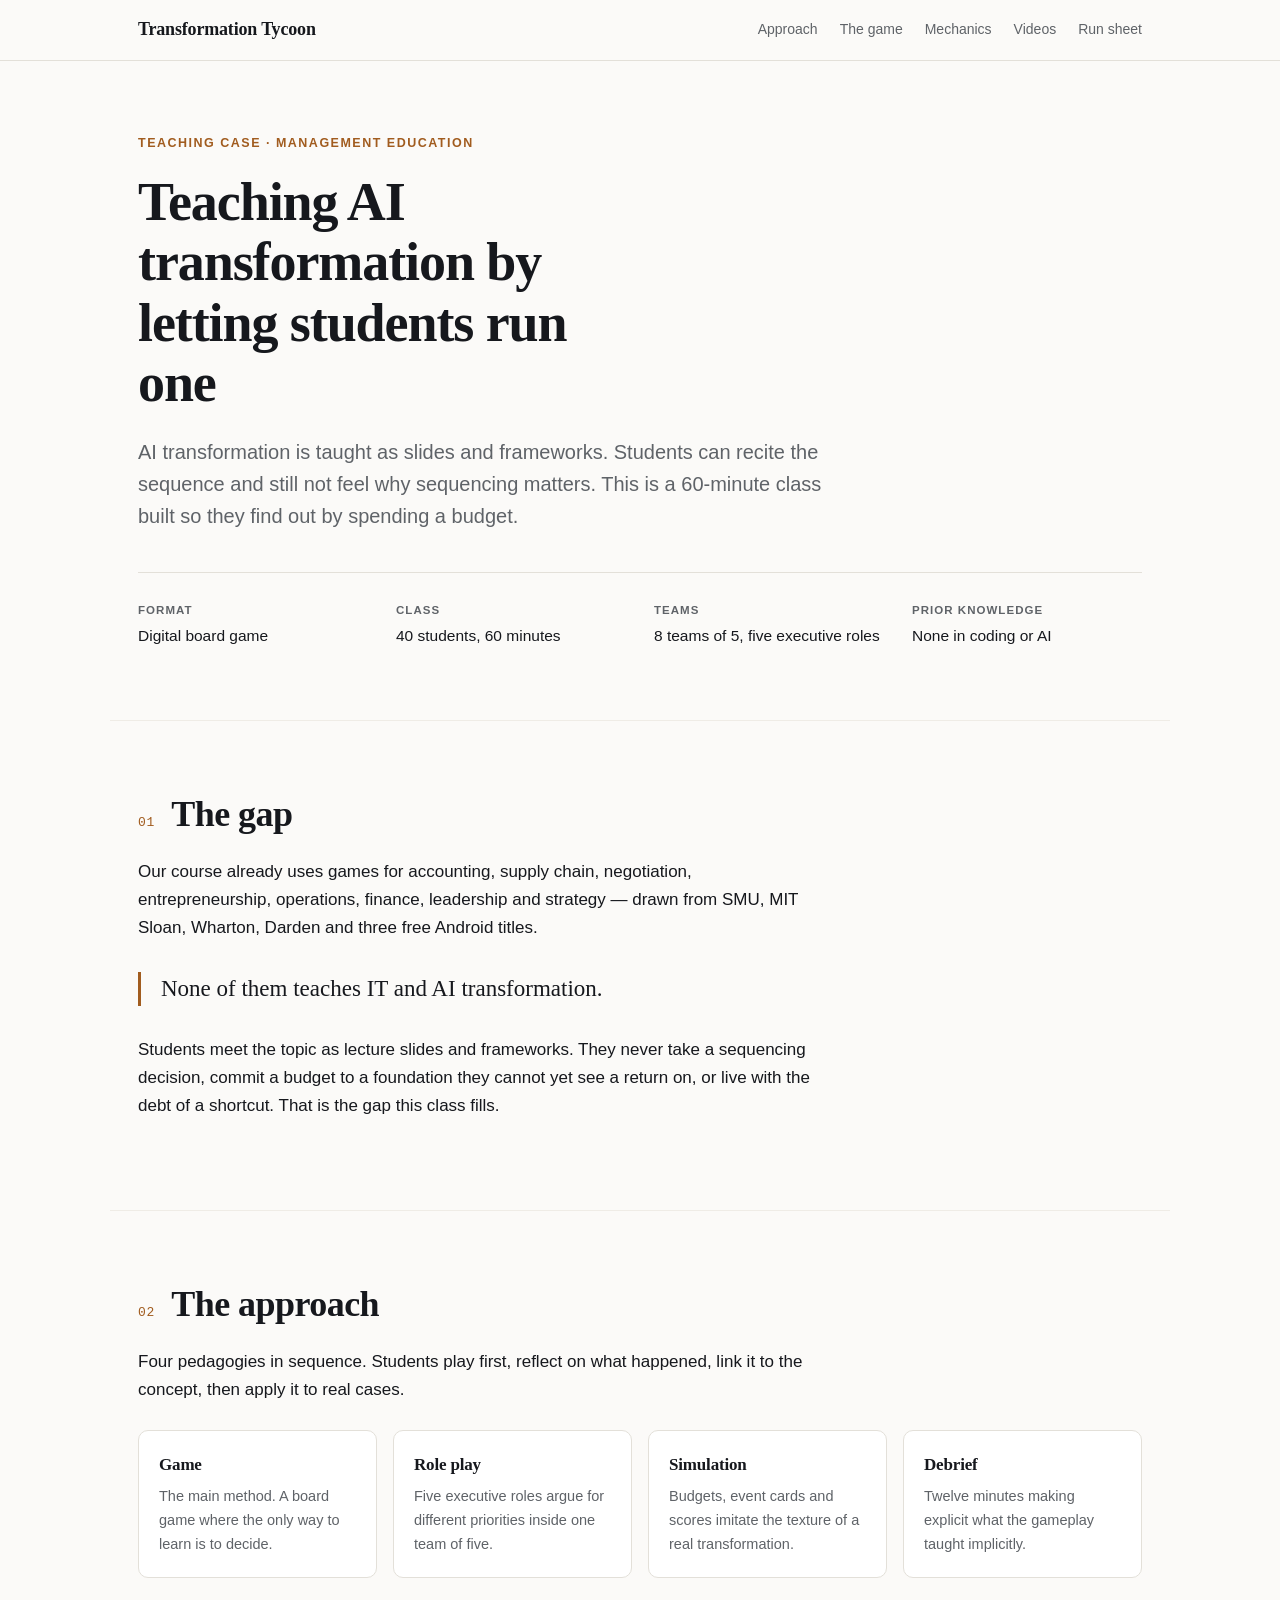
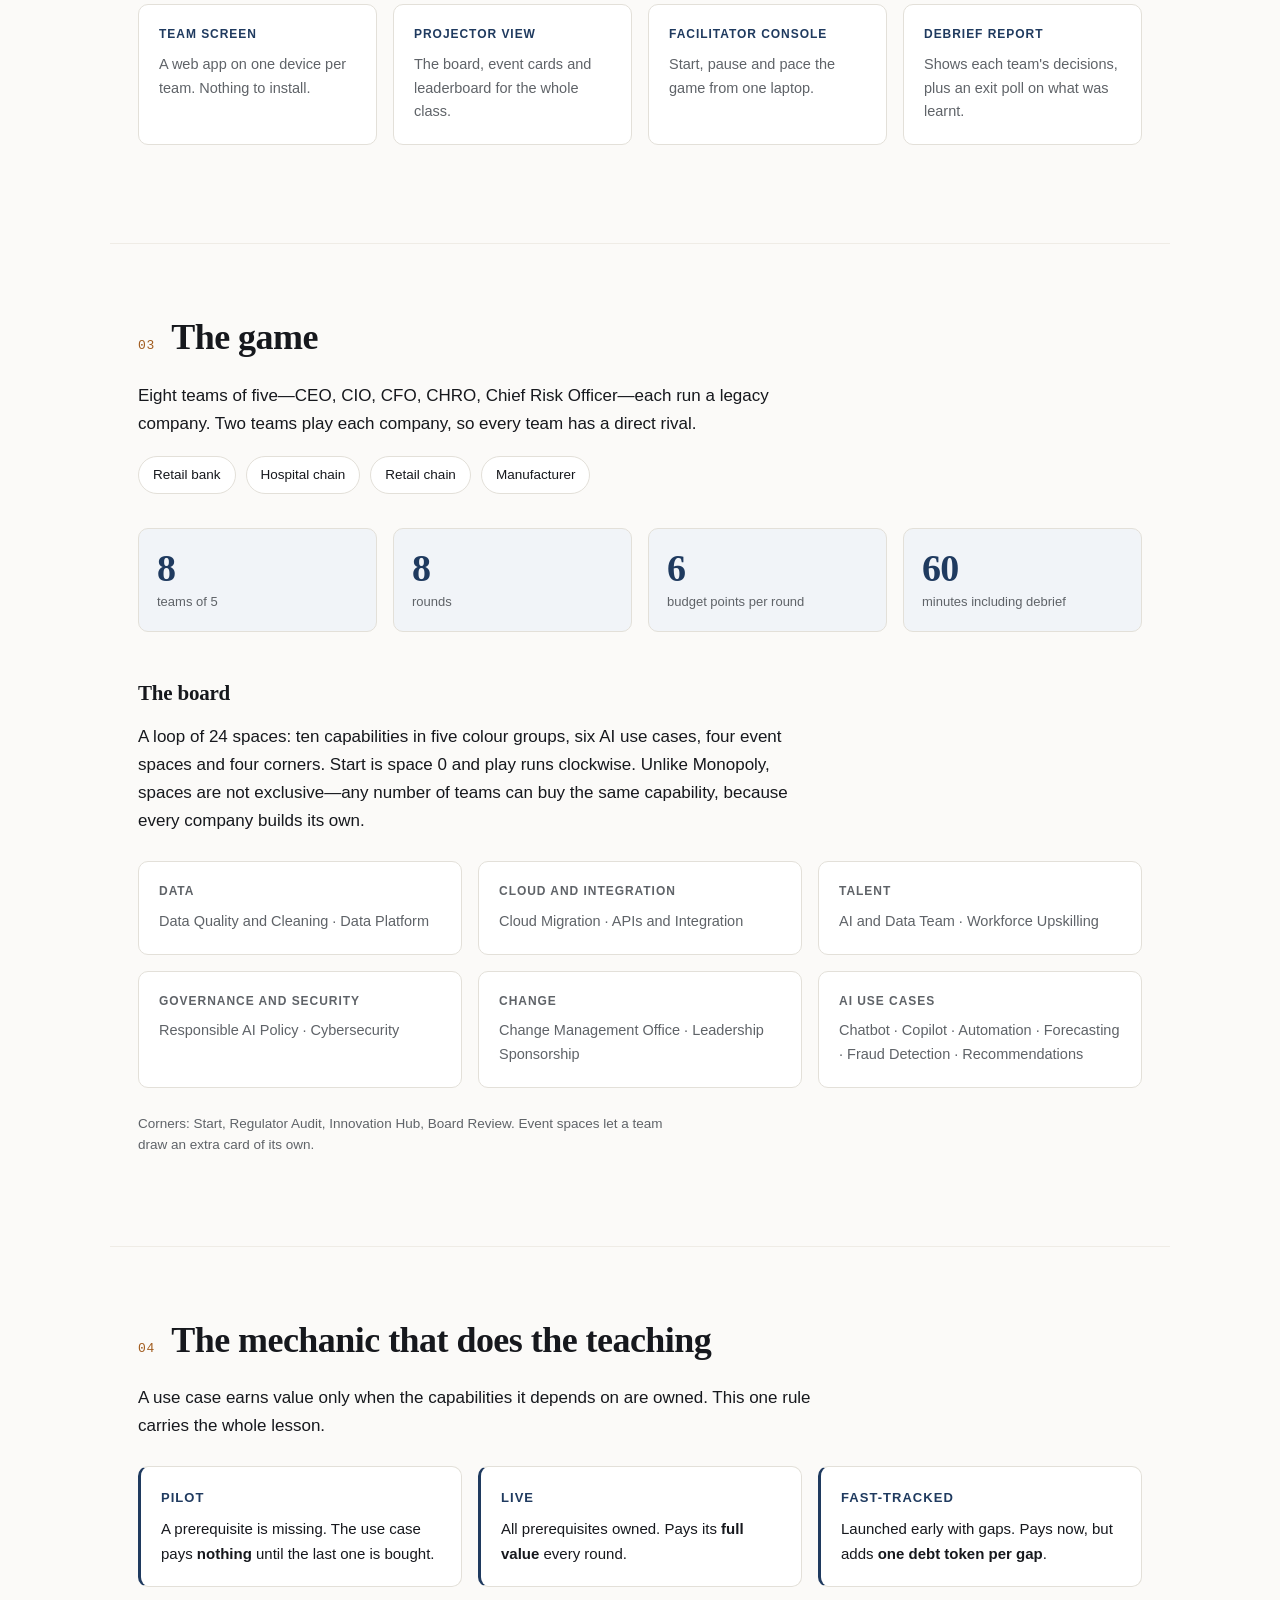
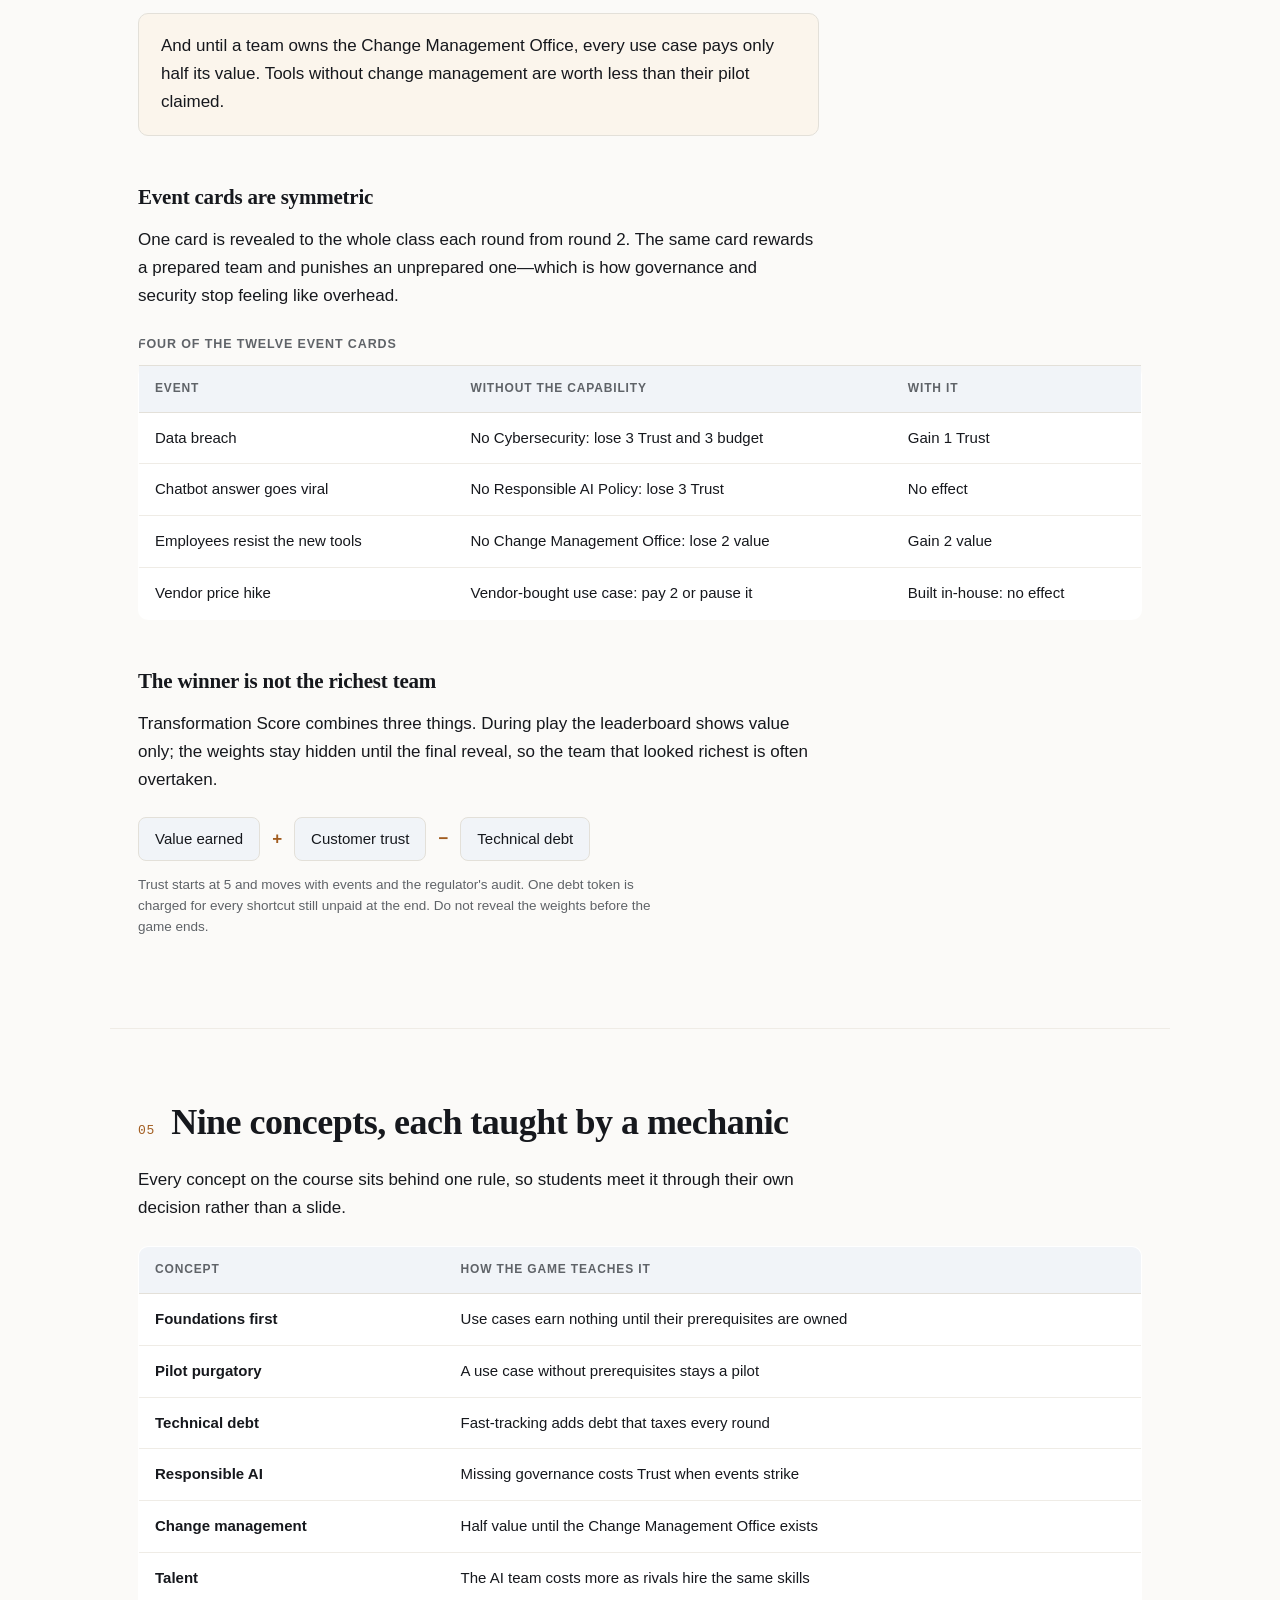
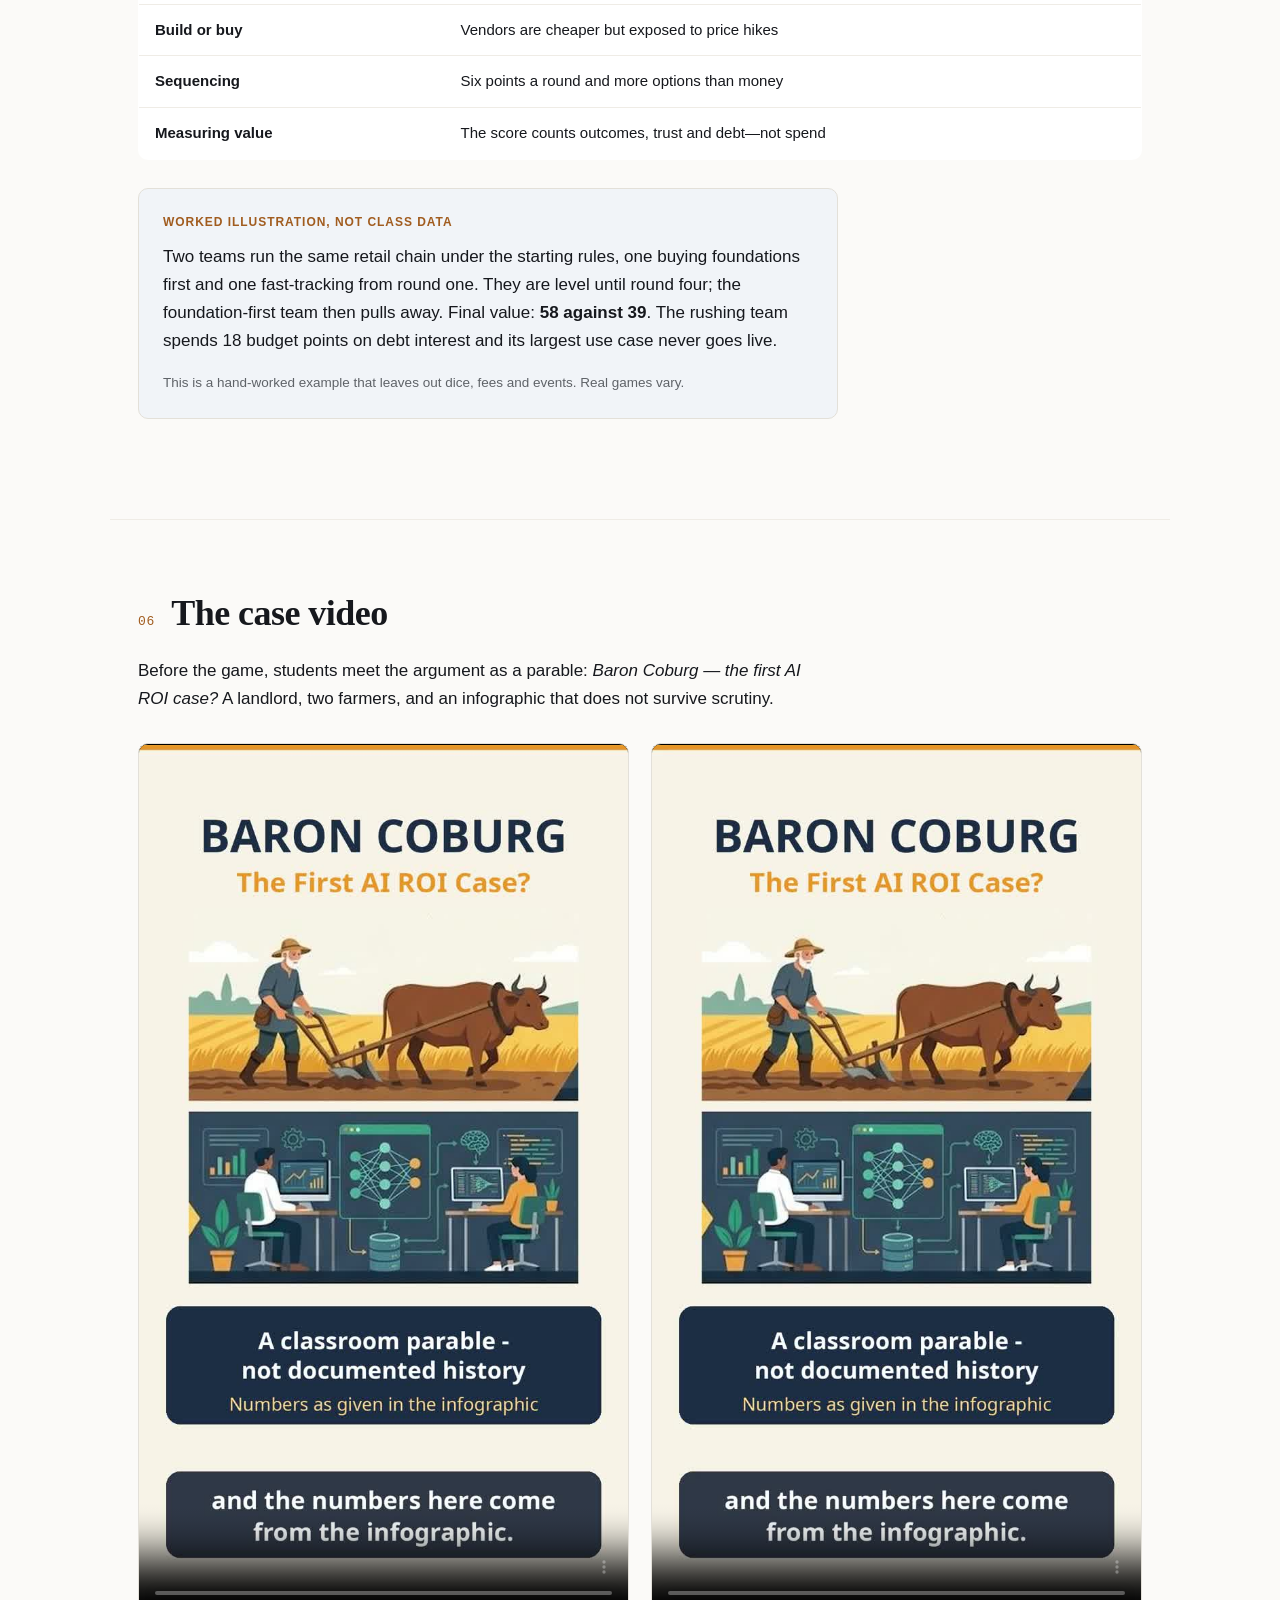
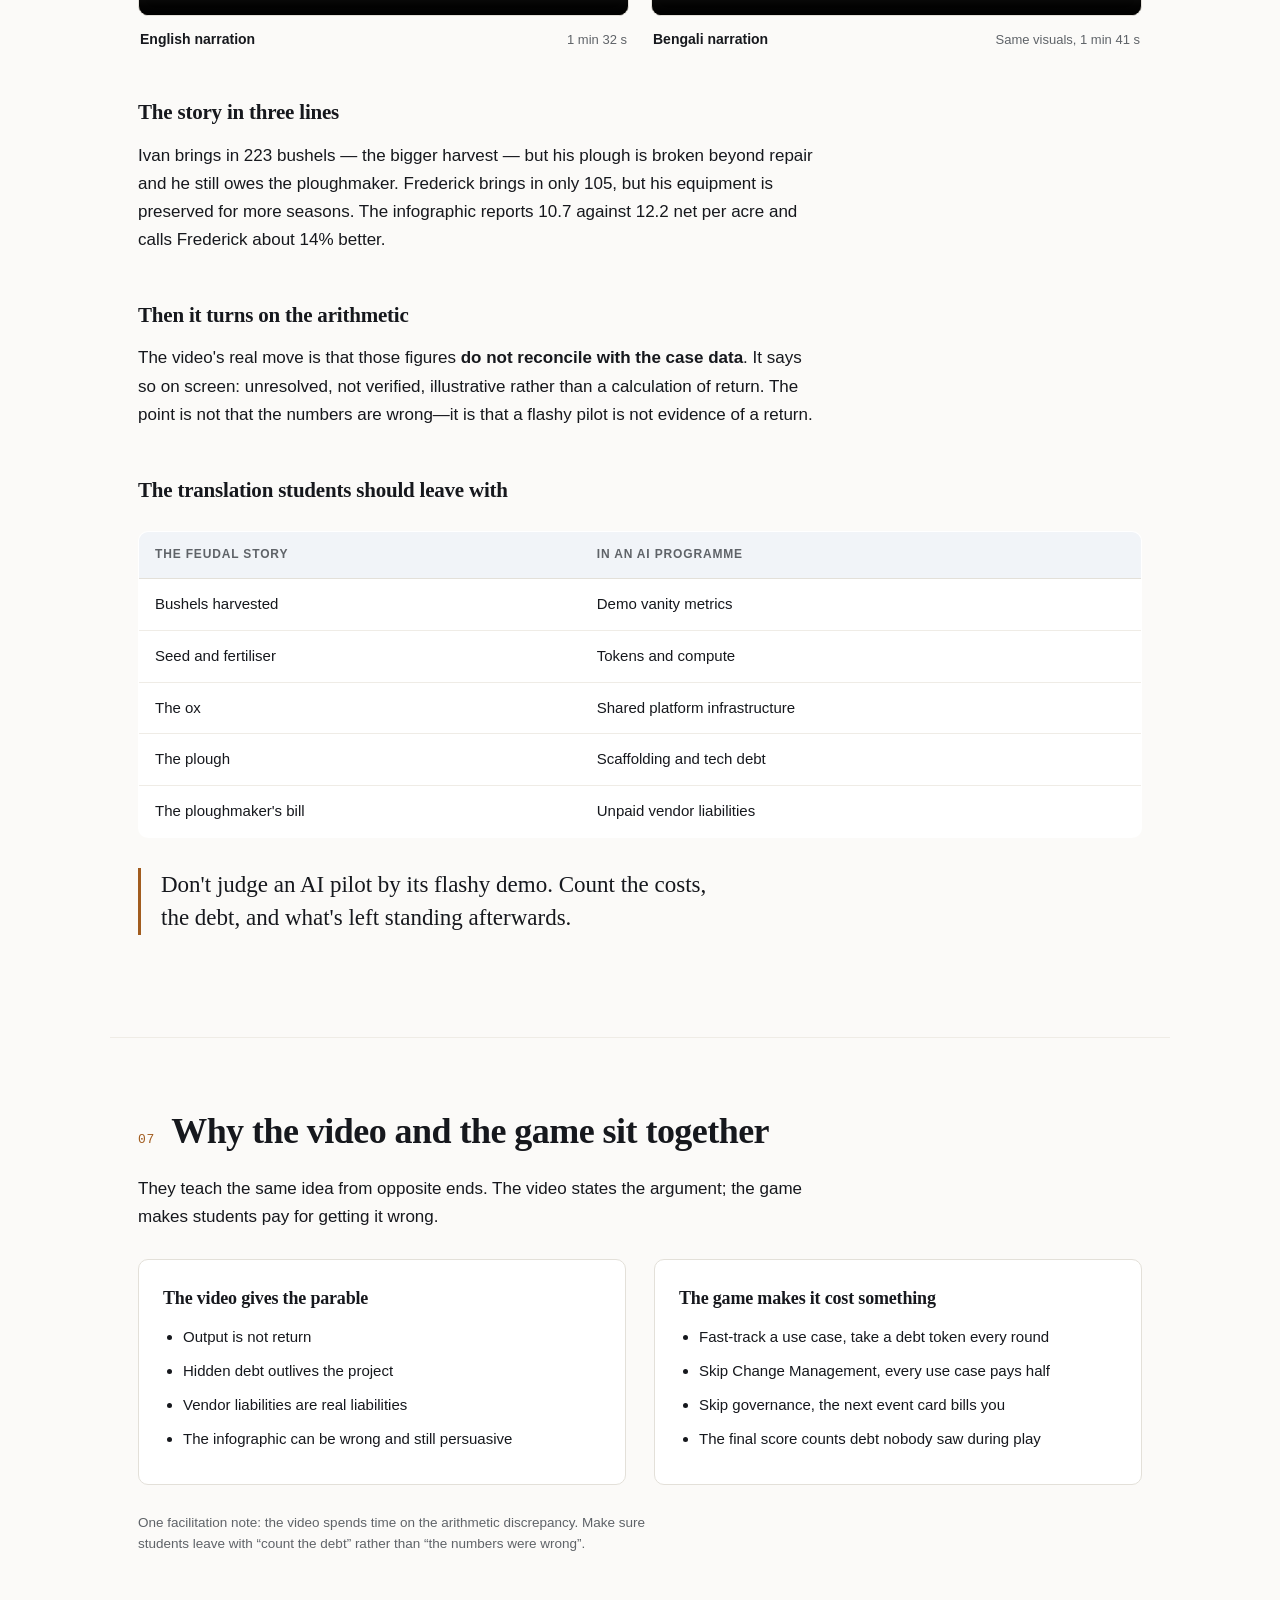
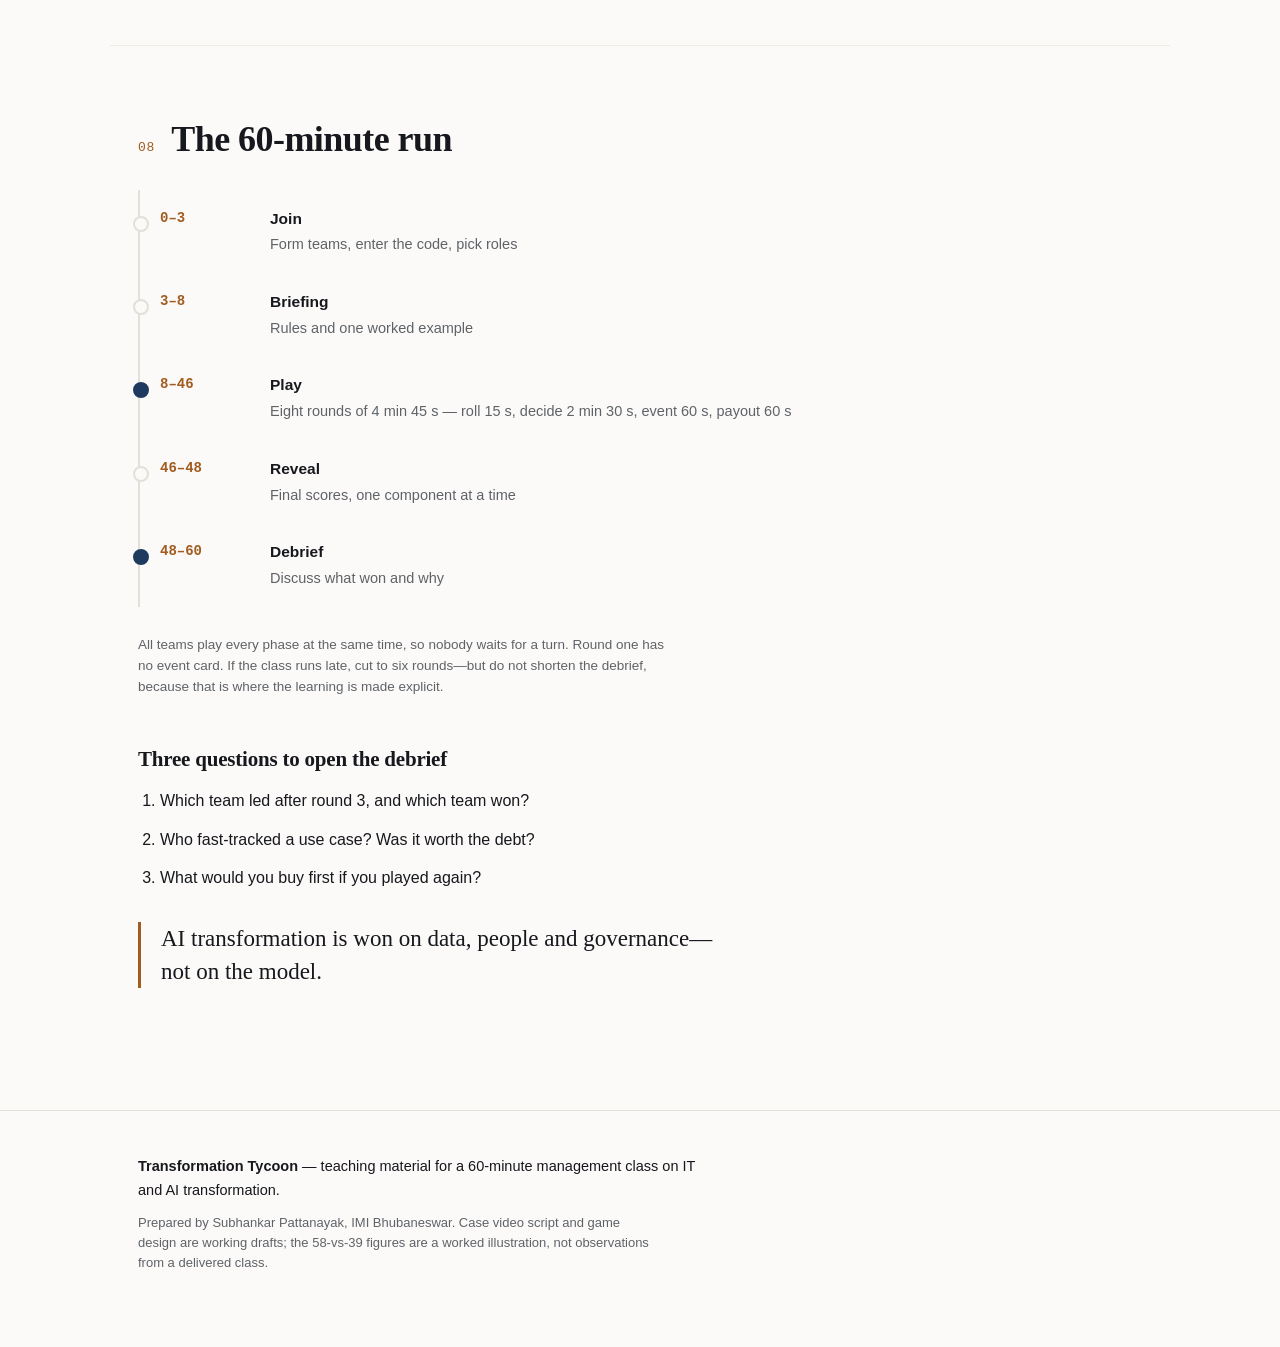
==== index.html @ 42dceffc "Transformation Tycoon: teaching showcase for a 60-minute AI transformation class Single-page site co" ====
<!DOCTYPE html>
<html lang="en">
<head>
<meta charset="utf-8">
<meta name="viewport" content="width=device-width, initial-scale=1">
<title>Transformation Tycoon — Teaching AI Transformation</title>
<meta name="description" content="A classroom board game and case video that teach how a legacy organisation becomes AI-driven: sequencing, technical debt, trust, and governance.">
<link rel="stylesheet" href="assets/style.css">
</head>
<body>

<header class="site-head">
  <div class="wrap head-in">
    <a class="brand" href="#top">Transformation&nbsp;Tycoon</a>
    <nav>
      <a href="#approach">Approach</a>
      <a href="#game">The game</a>
      <a href="#mechanics">Mechanics</a>
      <a href="#videos">Videos</a>
      <a href="#run">Run sheet</a>
    </nav>
  </div>
</header>

<main id="top">

  <section class="hero wrap">
    <p class="eyebrow">Teaching case &middot; Management education</p>
    <h1>Teaching AI transformation by letting students run one</h1>
    <p class="lede">AI transformation is taught as slides and frameworks. Students can recite the sequence and still not feel why sequencing matters. This is a 60-minute class built so they find out by spending a budget.</p>
    <dl class="meta">
      <div><dt>Format</dt><dd>Digital board game</dd></div>
      <div><dt>Class</dt><dd>40 students, 60 minutes</dd></div>
      <div><dt>Teams</dt><dd>8 teams of 5, five executive roles</dd></div>
      <div><dt>Prior knowledge</dt><dd>None in coding or AI</dd></div>
    </dl>
  </section>

  <section class="wrap" id="problem">
    <h2><span class="num">01</span> The gap</h2>
    <p>Our course already uses games for accounting, supply chain, negotiation, entrepreneurship, operations, finance, leadership and strategy &mdash; drawn from SMU, MIT Sloan, Wharton, Darden and three free Android titles.</p>
    <p class="pull">None of them teaches IT and AI transformation.</p>
    <p>Students meet the topic as lecture slides and frameworks. They never take a sequencing decision, commit a budget to a foundation they cannot yet see a return on, or live with the debt of a shortcut. That is the gap this class fills.</p>
  </section>

  <section class="wrap" id="approach">
    <h2><span class="num">02</span> The approach</h2>
    <p>Four pedagogies in sequence. Students play first, reflect on what happened, link it to the concept, then apply it to real cases.</p>
    <div class="grid4">
      <article class="card">
        <h3>Game</h3>
        <p>The main method. A board game where the only way to learn is to decide.</p>
      </article>
      <article class="card">
        <h3>Role play</h3>
        <p>Five executive roles argue for different priorities inside one team of five.</p>
      </article>
      <article class="card">
        <h3>Simulation</h3>
        <p>Budgets, event cards and scores imitate the texture of a real transformation.</p>
      </article>
      <article class="card">
        <h3>Debrief</h3>
        <p>Twelve minutes making explicit what the gameplay taught implicitly.</p>
      </article>
    </div>
    <div class="grid4 tools">
      <article class="card"><h4>Team screen</h4><p>A web app on one device per team. Nothing to install.</p></article>
      <article class="card"><h4>Projector view</h4><p>The board, event cards and leaderboard for the whole class.</p></article>
      <article class="card"><h4>Facilitator console</h4><p>Start, pause and pace the game from one laptop.</p></article>
      <article class="card"><h4>Debrief report</h4><p>Shows each team's decisions, plus an exit poll on what was learnt.</p></article>
    </div>
  </section>

  <section class="wrap" id="game">
    <h2><span class="num">03</span> The game</h2>
    <p>Eight teams of five&mdash;CEO, CIO, CFO, CHRO, Chief Risk Officer&mdash;each run a legacy company. Two teams play each company, so every team has a direct rival.</p>
    <ul class="companies">
      <li>Retail bank</li>
      <li>Hospital chain</li>
      <li>Retail chain</li>
      <li>Manufacturer</li>
    </ul>
    <div class="stats">
      <div><strong>8</strong><span>teams of 5</span></div>
      <div><strong>8</strong><span>rounds</span></div>
      <div><strong>6</strong><span>budget points per round</span></div>
      <div><strong>60</strong><span>minutes including debrief</span></div>
    </div>

    <h3>The board</h3>
    <p>A loop of 24 spaces: ten capabilities in five colour groups, six AI use cases, four event spaces and four corners. Start is space 0 and play runs clockwise. Unlike Monopoly, spaces are not exclusive&mdash;any number of teams can buy the same capability, because every company builds its own.</p>
    <div class="grid3">
      <article class="card"><h4>Data</h4><p>Data Quality and Cleaning &middot; Data Platform</p></article>
      <article class="card"><h4>Cloud and integration</h4><p>Cloud Migration &middot; APIs and Integration</p></article>
      <article class="card"><h4>Talent</h4><p>AI and Data Team &middot; Workforce Upskilling</p></article>
      <article class="card"><h4>Governance and security</h4><p>Responsible AI Policy &middot; Cybersecurity</p></article>
      <article class="card"><h4>Change</h4><p>Change Management Office &middot; Leadership Sponsorship</p></article>
      <article class="card"><h4>AI use cases</h4><p>Chatbot &middot; Copilot &middot; Automation &middot; Forecasting &middot; Fraud Detection &middot; Recommendations</p></article>
    </div>
    <p class="small">Corners: Start, Regulator Audit, Innovation Hub, Board Review. Event spaces let a team draw an extra card of its own.</p>
  </section>

  <section class="wrap" id="mechanics">
    <h2><span class="num">04</span> The mechanic that does the teaching</h2>
    <p>A use case earns value only when the capabilities it depends on are owned. This one rule carries the whole lesson.</p>

    <div class="grid3 states">
      <article class="card state">
        <h4>Pilot</h4>
        <p>A prerequisite is missing. The use case pays <strong>nothing</strong> until the last one is bought.</p>
      </article>
      <article class="card state">
        <h4>Live</h4>
        <p>All prerequisites owned. Pays its <strong>full value</strong> every round.</p>
      </article>
      <article class="card state">
        <h4>Fast-tracked</h4>
        <p>Launched early with gaps. Pays now, but adds <strong>one debt token per gap</strong>.</p>
      </article>
    </div>
    <p class="callout">And until a team owns the Change Management Office, every use case pays only half its value. Tools without change management are worth less than their pilot claimed.</p>

    <h3>Event cards are symmetric</h3>
    <p>One card is revealed to the whole class each round from round 2. The same card rewards a prepared team and punishes an unprepared one&mdash;which is how governance and security stop feeling like overhead.</p>
    <table>
      <caption>Four of the twelve event cards</caption>
      <thead><tr><th>Event</th><th>Without the capability</th><th>With it</th></tr></thead>
      <tbody>
        <tr><td>Data breach</td><td>No Cybersecurity: lose 3 Trust and 3 budget</td><td>Gain 1 Trust</td></tr>
        <tr><td>Chatbot answer goes viral</td><td>No Responsible AI Policy: lose 3 Trust</td><td>No effect</td></tr>
        <tr><td>Employees resist the new tools</td><td>No Change Management Office: lose 2 value</td><td>Gain 2 value</td></tr>
        <tr><td>Vendor price hike</td><td>Vendor-bought use case: pay 2 or pause it</td><td>Built in-house: no effect</td></tr>
      </tbody>
    </table>

    <h3>The winner is not the richest team</h3>
    <p>Transformation Score combines three things. During play the leaderboard shows value only; the weights stay hidden until the final reveal, so the team that looked richest is often overtaken.</p>
    <div class="formula">
      <span>Value earned</span><span class="op">+</span><span>Customer trust</span><span class="op">&minus;</span><span>Technical debt</span>
    </div>
    <p class="small">Trust starts at 5 and moves with events and the regulator's audit. One debt token is charged for every shortcut still unpaid at the end. Do not reveal the weights before the game ends.</p>
  </section>

  <section class="wrap" id="concepts">
    <h2><span class="num">05</span> Nine concepts, each taught by a mechanic</h2>
    <p>Every concept on the course sits behind one rule, so students meet it through their own decision rather than a slide.</p>
    <table class="concepts">
      <thead><tr><th>Concept</th><th>How the game teaches it</th></tr></thead>
      <tbody>
        <tr><td>Foundations first</td><td>Use cases earn nothing until their prerequisites are owned</td></tr>
        <tr><td>Pilot purgatory</td><td>A use case without prerequisites stays a pilot</td></tr>
        <tr><td>Technical debt</td><td>Fast-tracking adds debt that taxes every round</td></tr>
        <tr><td>Responsible AI</td><td>Missing governance costs Trust when events strike</td></tr>
        <tr><td>Change management</td><td>Half value until the Change Management Office exists</td></tr>
        <tr><td>Talent</td><td>The AI team costs more as rivals hire the same skills</td></tr>
        <tr><td>Build or buy</td><td>Vendors are cheaper but exposed to price hikes</td></tr>
        <tr><td>Sequencing</td><td>Six points a round and more options than money</td></tr>
        <tr><td>Measuring value</td><td>The score counts outcomes, trust and debt&mdash;not spend</td></tr>
      </tbody>
    </table>
    <div class="example">
      <h4>Worked illustration, not class data</h4>
      <p>Two teams run the same retail chain under the starting rules, one buying foundations first and one fast-tracking from round one. They are level until round four; the foundation-first team then pulls away. Final value: <strong>58 against 39</strong>. The rushing team spends 18 budget points on debt interest and its largest use case never goes live.</p>
      <p class="small">This is a hand-worked example that leaves out dice, fees and events. Real games vary.</p>
    </div>
  </section>

  <section class="wrap" id="videos">
    <h2><span class="num">06</span> The case video</h2>
    <p>Before the game, students meet the argument as a parable: <em>Baron Coburg &mdash; the first AI ROI case?</em> A landlord, two farmers, and an infographic that does not survive scrutiny.</p>

    <div class="videos">
      <figure class="video-card">
        <video controls preload="metadata" poster="assets/poster-en.jpg" playsinline>
          <source src="assets/baron-coburg-en.mp4" type="video/mp4">
          Your browser does not support the video tag.
        </video>
        <figcaption><strong>English narration</strong><span>1 min 32 s</span></figcaption>
      </figure>
      <figure class="video-card">
        <video controls preload="metadata" poster="assets/poster-bn.jpg" playsinline>
          <source src="assets/baron-coburg-bn.mp4" type="video/mp4">
          Your browser does not support the video tag.
        </video>
        <figcaption><strong>Bengali narration</strong><span>Same visuals, 1 min 41 s</span></figcaption>
      </figure>
    </div>

    <h3>The story in three lines</h3>
    <p>Ivan brings in 223 bushels &mdash; the bigger harvest &mdash; but his plough is broken beyond repair and he still owes the ploughmaker. Frederick brings in only 105, but his equipment is preserved for more seasons. The infographic reports 10.7 against 12.2 net per acre and calls Frederick about 14% better.</p>

    <h3>Then it turns on the arithmetic</h3>
    <p>The video's real move is that those figures <strong>do not reconcile with the case data</strong>. It says so on screen: unresolved, not verified, illustrative rather than a calculation of return. The point is not that the numbers are wrong&mdash;it is that a flashy pilot is not evidence of a return.</p>

    <h3>The translation students should leave with</h3>
    <table>
      <thead><tr><th>The feudal story</th><th>In an AI programme</th></tr></thead>
      <tbody>
        <tr><td>Bushels harvested</td><td>Demo vanity metrics</td></tr>
        <tr><td>Seed and fertiliser</td><td>Tokens and compute</td></tr>
        <tr><td>The ox</td><td>Shared platform infrastructure</td></tr>
        <tr><td>The plough</td><td>Scaffolding and tech debt</td></tr>
        <tr><td>The ploughmaker's bill</td><td>Unpaid vendor liabilities</td></tr>
      </tbody>
    </table>
    <p class="pull">Don't judge an AI pilot by its flashy demo. Count the costs, the debt, and what's left standing afterwards.</p>
  </section>

  <section class="wrap" id="together">
    <h2><span class="num">07</span> Why the video and the game sit together</h2>
    <p>They teach the same idea from opposite ends. The video states the argument; the game makes students pay for getting it wrong.</p>
    <div class="pair">
      <div>
        <h3>The video gives the parable</h3>
        <ul>
          <li>Output is not return</li>
          <li>Hidden debt outlives the project</li>
          <li>Vendor liabilities are real liabilities</li>
          <li>The infographic can be wrong and still persuasive</li>
        </ul>
      </div>
      <div>
        <h3>The game makes it cost something</h3>
        <ul>
          <li>Fast-track a use case, take a debt token every round</li>
          <li>Skip Change Management, every use case pays half</li>
          <li>Skip governance, the next event card bills you</li>
          <li>The final score counts debt nobody saw during play</li>
        </ul>
      </div>
    </div>
    <p class="small">One facilitation note: the video spends time on the arithmetic discrepancy. Make sure students leave with &ldquo;count the debt&rdquo; rather than &ldquo;the numbers were wrong&rdquo;.</p>
  </section>

  <section class="wrap" id="run">
    <h2><span class="num">08</span> The 60-minute run</h2>
    <div class="timeline">
      <div class="tl-row"><span class="tl-time">0&ndash;3</span><div><strong>Join</strong><p>Form teams, enter the code, pick roles</p></div></div>
      <div class="tl-row"><span class="tl-time">3&ndash;8</span><div><strong>Briefing</strong><p>Rules and one worked example</p></div></div>
      <div class="tl-row hl"><span class="tl-time">8&ndash;46</span><div><strong>Play</strong><p>Eight rounds of 4 min 45 s &mdash; roll 15 s, decide 2 min 30 s, event 60 s, payout 60 s</p></div></div>
      <div class="tl-row"><span class="tl-time">46&ndash;48</span><div><strong>Reveal</strong><p>Final scores, one component at a time</p></div></div>
      <div class="tl-row hl"><span class="tl-time">48&ndash;60</span><div><strong>Debrief</strong><p>Discuss what won and why</p></div></div>
    </div>
    <p class="small">All teams play every phase at the same time, so nobody waits for a turn. Round one has no event card. If the class runs late, cut to six rounds&mdash;but do not shorten the debrief, because that is where the learning is made explicit.</p>

    <h3>Three questions to open the debrief</h3>
    <ol class="questions">
      <li>Which team led after round 3, and which team won?</li>
      <li>Who fast-tracked a use case? Was it worth the debt?</li>
      <li>What would you buy first if you played again?</li>
    </ol>
    <p class="pull">AI transformation is won on data, people and governance&mdash;not on the model.</p>
  </section>

</main>

<footer class="site-foot">
  <div class="wrap">
    <p><strong>Transformation Tycoon</strong> &mdash; teaching material for a 60-minute management class on IT and AI transformation.</p>
    <p class="small">Prepared by Subhankar Pattanayak, IMI Bhubaneswar. Case video script and game design are working drafts; the 58-vs-39 figures are a worked illustration, not observations from a delivered class.</p>
  </div>
</footer>

</body>
</html>
---- assets/style.css ----
/* Transformation Tycoon — teaching showcase
   Restrained academic palette, serif headings, sans body. No frameworks. */

:root{
  --paper:#fbfaf8;
  --surface:#ffffff;
  --ink:#16181d;
  --muted:#5f6368;
  --line:#e3e0d9;
  --line-soft:#efece6;
  --accent:#1f3a5f;
  --accent-2:#a15c1f;
  --tint:#f1f4f8;
  --tint-warm:#fbf5ec;

  --serif:"Iowan Old Style","Palatino Linotype",Palatino,Georgia,"Times New Roman",serif;
  --sans:-apple-system,BlinkMacSystemFont,"Segoe UI",Roboto,Helvetica,Arial,sans-serif;
  --mono:ui-monospace,"SF Mono",Menlo,Consolas,monospace;

  --wrap:1060px;
}

@media (prefers-color-scheme: dark){
  :root{
    --paper:#131417;
    --surface:#1a1c20;
    --ink:#eceae5;
    --muted:#a2a5aa;
    --line:#2e3138;
    --line-soft:#25282e;
    --accent:#9db6d8;
    --accent-2:#d8a26a;
    --tint:#1c2230;
    --tint-warm:#241f18;
  }
}

*{box-sizing:border-box}

html{scroll-behavior:smooth}
@media (prefers-reduced-motion: reduce){ html{scroll-behavior:auto} }

body{
  margin:0;
  background:var(--paper);
  color:var(--ink);
  font-family:var(--sans);
  font-size:17px;
  line-height:1.65;
  -webkit-font-smoothing:antialiased;
  text-rendering:optimizeLegibility;
}

.wrap{max-width:var(--wrap); margin:0 auto; padding:0 28px}

/* ---------- header ---------- */
.site-head{
  position:sticky; top:0; z-index:40;
  background:color-mix(in srgb, var(--paper) 92%, transparent);
  backdrop-filter:saturate(140%) blur(10px);
  border-bottom:1px solid var(--line);
}
.head-in{display:flex; align-items:center; gap:24px; min-height:60px}
.brand{
  font-family:var(--serif); font-size:18px; font-weight:600;
  color:var(--ink); text-decoration:none; letter-spacing:-.01em; margin-right:auto;
}
.site-head nav{display:flex; gap:22px; flex-wrap:wrap}
.site-head nav a{
  color:var(--muted); text-decoration:none; font-size:14px; padding:8px 0;
}
.site-head nav a:hover{color:var(--accent)}

/* ---------- hero ---------- */
.hero{padding:84px 28px 64px}
.eyebrow{
  font-size:12.5px; font-weight:700; letter-spacing:.12em; text-transform:uppercase;
  color:var(--accent-2); margin:0 0 18px;
}
h1{
  font-family:var(--serif); font-weight:600; letter-spacing:-.02em;
  font-size:clamp(34px,5.2vw,54px); line-height:1.12; margin:0 0 22px; max-width:19ch;
}
.lede{font-size:20px; color:var(--muted); max-width:64ch; margin:0 0 40px; line-height:1.6}

.meta{
  display:grid; grid-template-columns:repeat(4,minmax(0,1fr)); gap:28px;
  margin:0; padding-top:28px; border-top:1px solid var(--line);
}
.meta dt{
  font-size:11.5px; font-weight:700; letter-spacing:.09em; text-transform:uppercase;
  color:var(--muted); margin-bottom:6px;
}
.meta dd{margin:0; font-size:15.5px; line-height:1.45}

/* ---------- sections ---------- */
section.wrap{padding-top:72px; padding-bottom:72px; border-top:1px solid var(--line-soft)}
section.hero{border-top:0}

h2{
  font-family:var(--serif); font-weight:600; letter-spacing:-.015em;
  font-size:clamp(26px,3.4vw,36px); line-height:1.2; margin:0 0 22px;
  display:flex; align-items:baseline; gap:16px; flex-wrap:wrap;
}
h2 .num{
  font-family:var(--mono); font-size:13px; font-weight:500; letter-spacing:.06em;
  color:var(--accent-2); padding-top:4px;
}
h3{
  font-family:var(--serif); font-weight:600; font-size:21px; letter-spacing:-.01em;
  margin:44px 0 12px;
}
h4{
  font-family:var(--sans); font-size:12px; font-weight:700; letter-spacing:.08em;
  text-transform:uppercase; color:var(--muted); margin:0 0 8px;
}
p{margin:0 0 18px; max-width:72ch}
small,.small{font-size:13.5px; color:var(--muted); line-height:1.55; display:block}
.small{max-width:72ch}

.pull{
  font-family:var(--serif); font-size:23px; line-height:1.45; color:var(--ink);
  border-left:3px solid var(--accent-2); padding-left:20px; margin:30px 0; max-width:52ch;
}
.callout{
  background:var(--tint-warm); border:1px solid var(--line);
  border-radius:10px; padding:18px 22px; margin:26px 0; max-width:72ch;
}
ul,ol{margin:0 0 18px; padding-left:22px}
li{margin-bottom:9px}

/* ---------- grids & cards ---------- */
.grid4{display:grid; grid-template-columns:repeat(4,minmax(0,1fr)); gap:16px; margin:26px 0}
.grid3{display:grid; grid-template-columns:repeat(3,minmax(0,1fr)); gap:16px; margin:26px 0}
.card{
  background:var(--surface); border:1px solid var(--line);
  border-radius:10px; padding:20px;
}
.card h3{font-size:17px; margin:0 0 6px}
.card p{font-size:14.5px; color:var(--muted); margin:0}
.tools{margin-top:0}
.tools .card h4{color:var(--accent)}
.states .card{border-left:3px solid var(--accent)}
.states .card h4{color:var(--accent); font-size:13px}
.states .card p{font-size:15px; color:var(--ink)}

/* ---------- stats ---------- */
.stats{display:grid; grid-template-columns:repeat(4,minmax(0,1fr)); gap:16px; margin:34px 0}
.stats div{
  background:var(--tint); border:1px solid var(--line); border-radius:10px;
  padding:20px 18px; text-align:left;
}
.stats strong{
  display:block; font-family:var(--serif); font-size:38px; line-height:1;
  color:var(--accent); margin-bottom:6px; letter-spacing:-.02em;
}
.stats span{font-size:13px; color:var(--muted); line-height:1.4; display:block}

.companies{list-style:none; padding:0; display:flex; flex-wrap:wrap; gap:10px; margin:18px 0 0}
.companies li{
  font-size:13.5px; padding:7px 14px; border:1px solid var(--line);
  border-radius:999px; background:var(--surface); margin:0;
}

/* ---------- tables ---------- */
table{
  width:100%; border-collapse:collapse; margin:24px 0;
  font-size:15px; background:var(--surface);
  border:1px solid var(--line); border-radius:10px; overflow:hidden;
}
caption{
  caption-side:top; text-align:left; font-size:12.5px; font-weight:700;
  letter-spacing:.07em; text-transform:uppercase; color:var(--muted);
  padding:0 0 10px;
}
th,td{text-align:left; padding:13px 16px; border-bottom:1px solid var(--line-soft); vertical-align:top}
th{
  font-size:12px; font-weight:700; letter-spacing:.07em; text-transform:uppercase;
  color:var(--muted); background:var(--tint); border-bottom:1px solid var(--line);
}
tbody tr:last-child td{border-bottom:0}
tbody tr:hover td{background:color-mix(in srgb, var(--tint) 55%, transparent)}
.concepts td:first-child{font-weight:600; white-space:nowrap}

/* ---------- formula ---------- */
.formula{
  display:flex; flex-wrap:wrap; align-items:center; gap:12px;
  font-size:15px; margin:22px 0 14px;
}
.formula span:not(.op){
  background:var(--tint); border:1px solid var(--line); border-radius:8px;
  padding:9px 16px;
}
.formula .op{font-weight:700; color:var(--accent-2); font-size:17px}

/* ---------- example block ---------- */
.example{
  background:var(--tint); border:1px solid var(--line); border-radius:10px;
  padding:24px; margin:28px 0; max-width:74ch;
}
.example h4{margin-bottom:10px; color:var(--accent-2)}
.example p:last-child{margin-bottom:0}

/* ---------- videos ---------- */
.videos{display:grid; grid-template-columns:1fr 1fr; gap:22px; margin:30px 0 8px}
.video-card{margin:0}
.video-card video{
  width:100%; aspect-ratio:9/16; display:block;
  background:#000; border-radius:10px; border:1px solid var(--line);
}
.video-card figcaption{
  display:flex; justify-content:space-between; align-items:baseline; gap:12px;
  padding:12px 2px 0; font-size:14px;
}
.video-card figcaption span{color:var(--muted); font-size:13px}

/* ---------- paired comparison ---------- */
.pair{display:grid; grid-template-columns:1fr 1fr; gap:28px; margin:28px 0}
.pair > div{background:var(--surface); border:1px solid var(--line); border-radius:10px; padding:24px}
.pair h3{margin:0 0 12px; font-size:18px}
.pair ul{margin:0; padding-left:20px}
.pair li{font-size:15px}

/* ---------- timeline ---------- */
.timeline{margin:28px 0; border-left:2px solid var(--line); padding-left:0}
.tl-row{display:grid; grid-template-columns:90px 1fr; gap:20px; padding:16px 0 16px 20px; position:relative}
.tl-row::before{
  content:""; position:absolute; left:-7px; top:26px;
  width:12px; height:12px; border-radius:50%;
  background:var(--paper); border:2px solid var(--line);
}
.tl-row.hl::before{border-color:var(--accent); background:var(--accent)}
.tl-time{font-family:var(--mono); font-size:14px; color:var(--accent-2); font-weight:600; padding-top:1px}
.tl-row strong{display:block; font-size:15.5px; margin-bottom:2px}
.tl-row p{font-size:14.5px; color:var(--muted); margin:0}

.questions{max-width:60ch}
.questions li{font-size:16px; margin-bottom:12px}

/* ---------- footer ---------- */
.site-foot{
  border-top:1px solid var(--line); margin-top:20px;
  padding:44px 0 64px; background:var(--paper);
}
.site-foot p{margin:0 0 10px; font-size:14.5px}
.site-foot .small{font-size:13px}

/* ---------- responsive ---------- */
@media (max-width:900px){
  .meta,.stats{grid-template-columns:repeat(2,minmax(0,1fr))}
  .grid4{grid-template-columns:repeat(2,minmax(0,1fr))}
  .grid3{grid-template-columns:1fr}
  .videos{grid-template-columns:1fr}
  .pair{grid-template-columns:1fr}
  .video-card video{max-height:none}
}
@media (max-width:600px){
  body{font-size:16px}
  .site-head nav{display:none}
  .hero{padding-top:56px}
  .meta,.stats{grid-template-columns:1fr; gap:18px}
  .grid4{grid-template-columns:1fr}
  .lede{font-size:18px}
  h2{gap:10px}
  table{font-size:14px}
  th,td{padding:11px 12px}
}

/* ---------- print ---------- */
@media print{
  .site-head{position:static}
  .video-card video{display:none}
  .video-card::after{content:"Video available on the web version"; font-size:13px; color:#555}
  section.wrap{padding:28px 0}
}
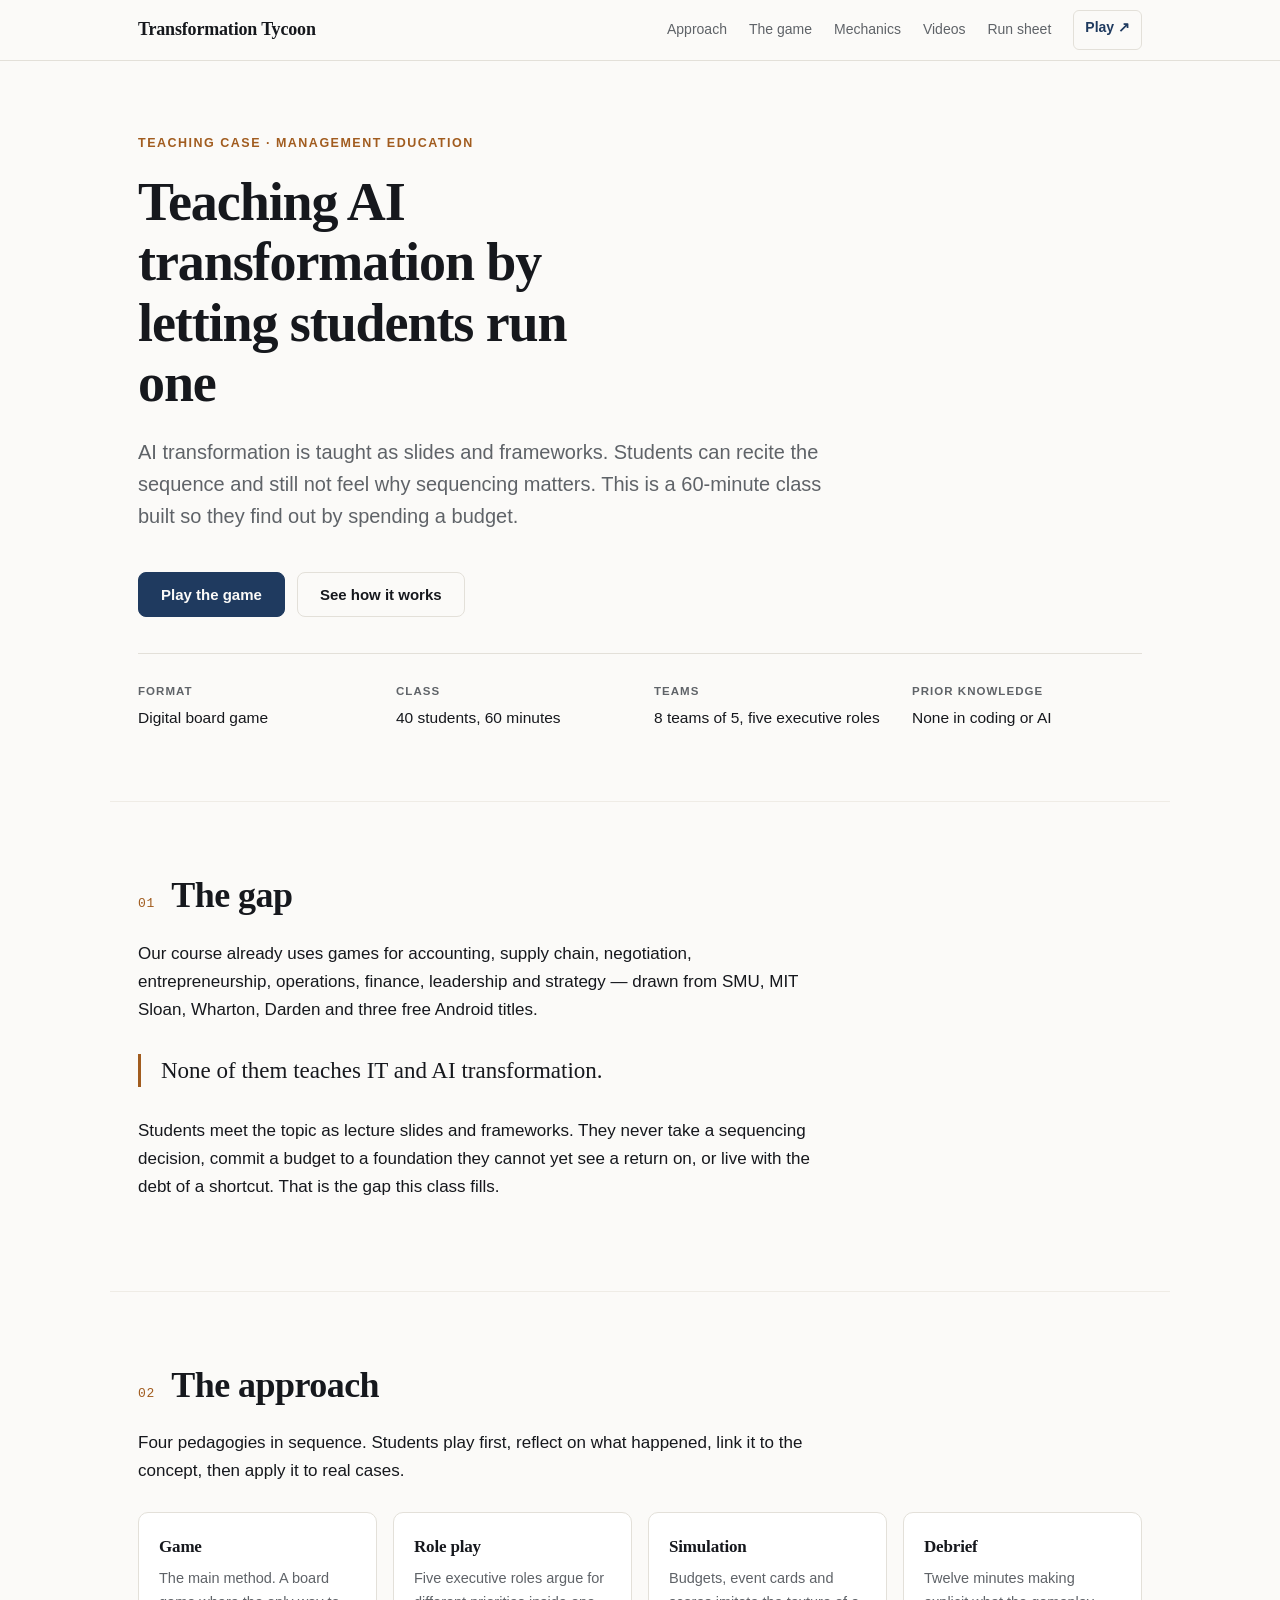
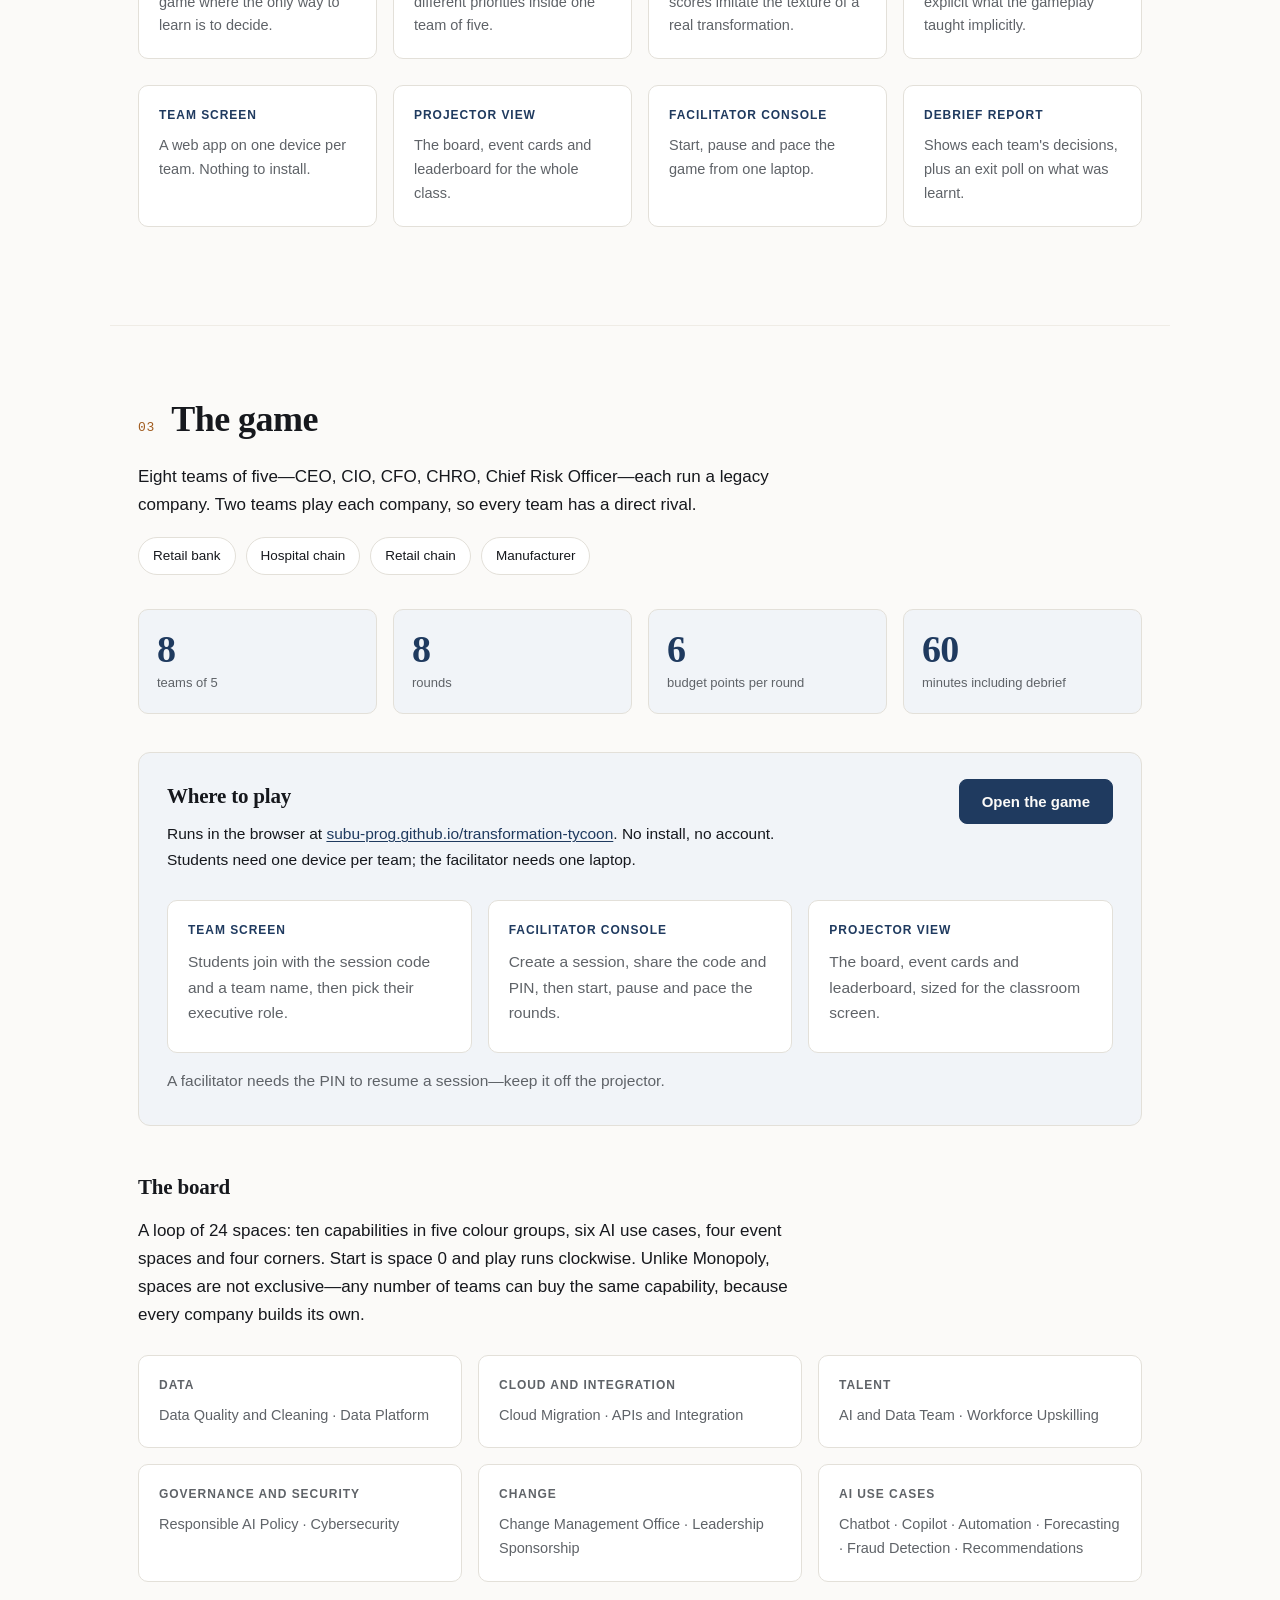
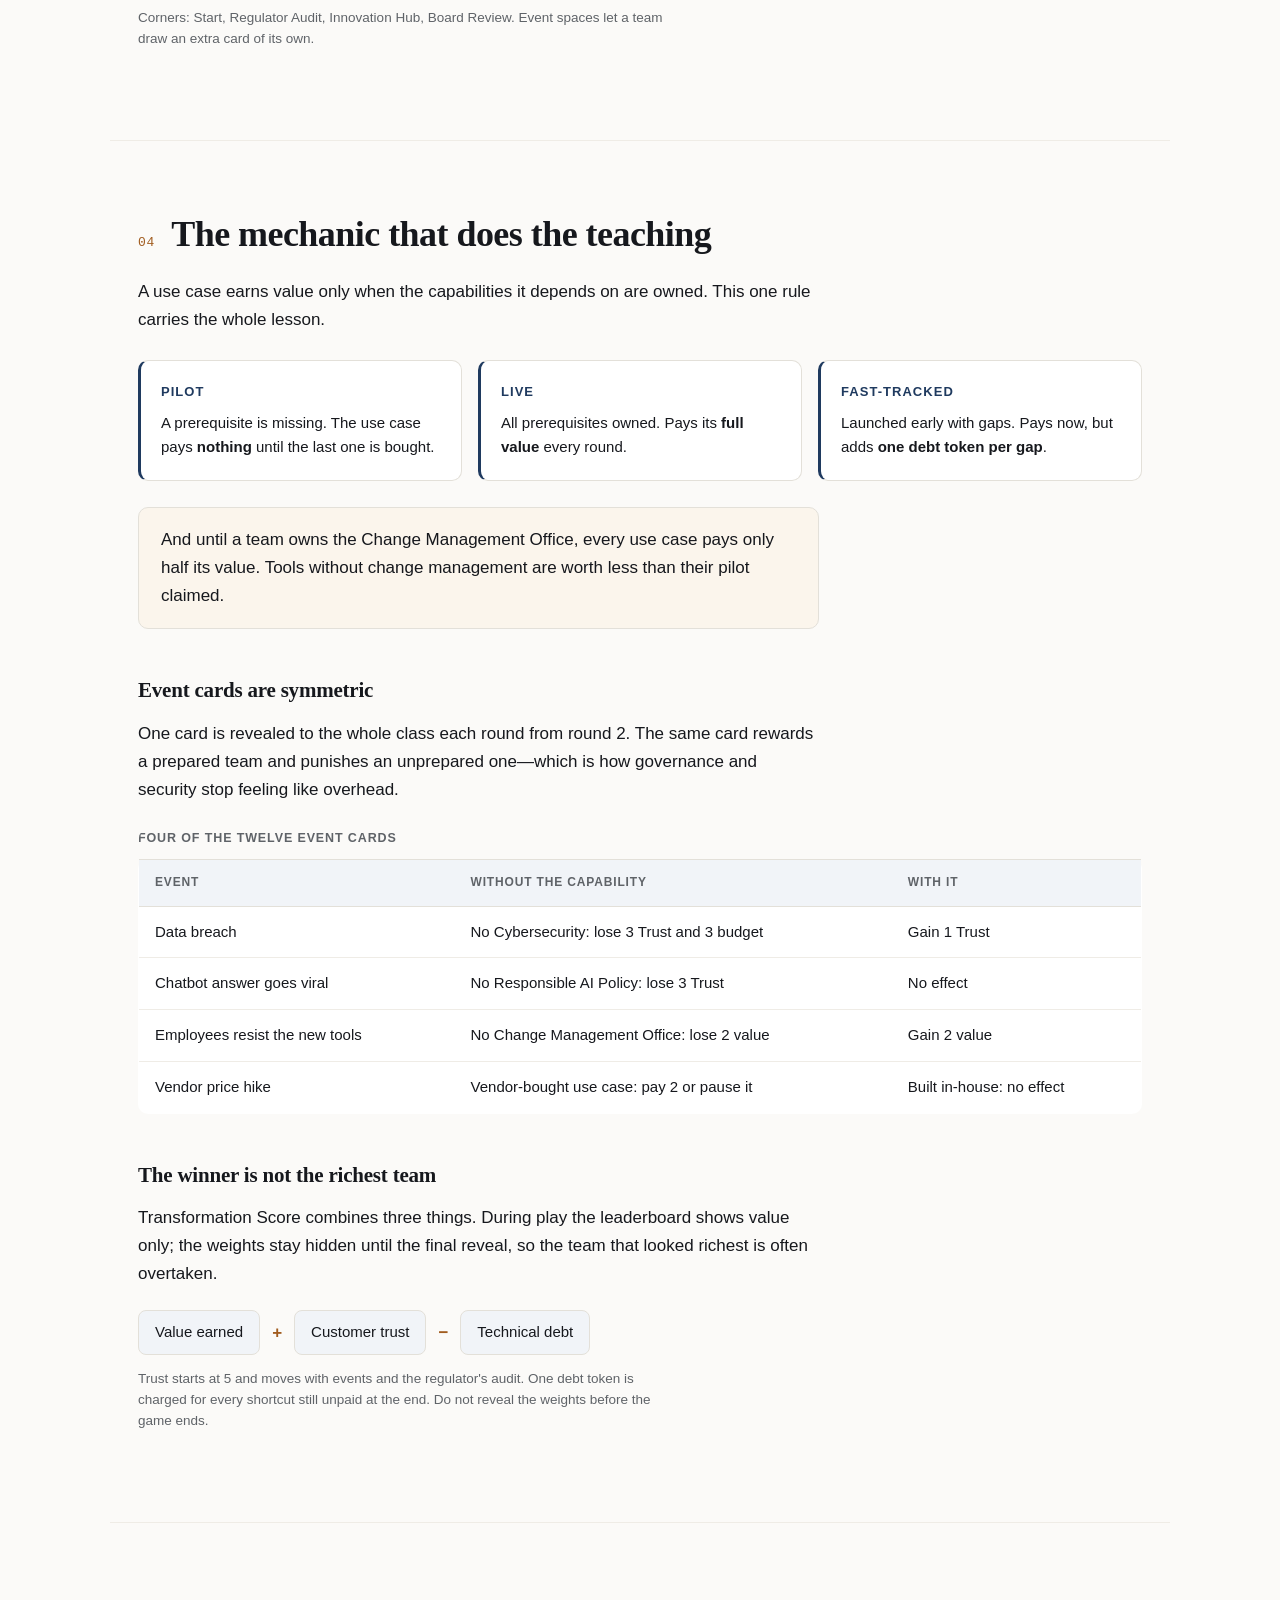
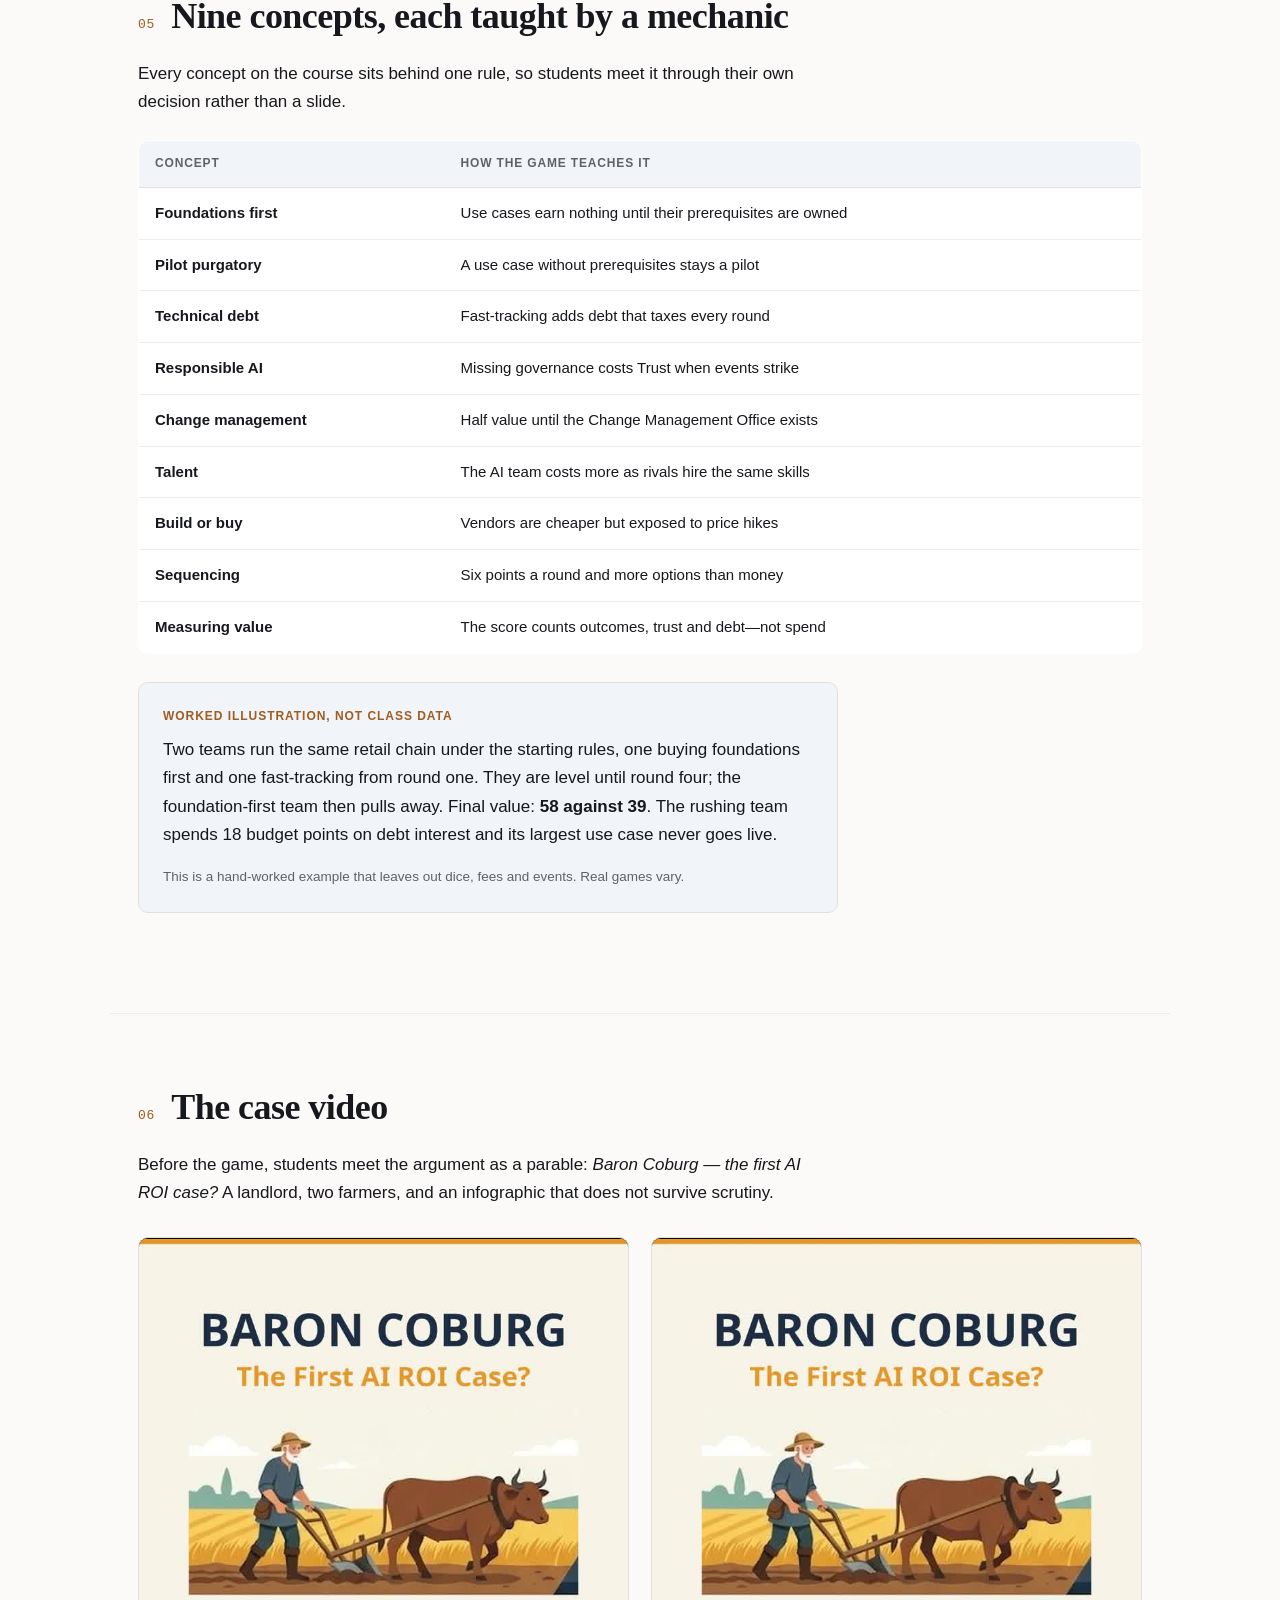
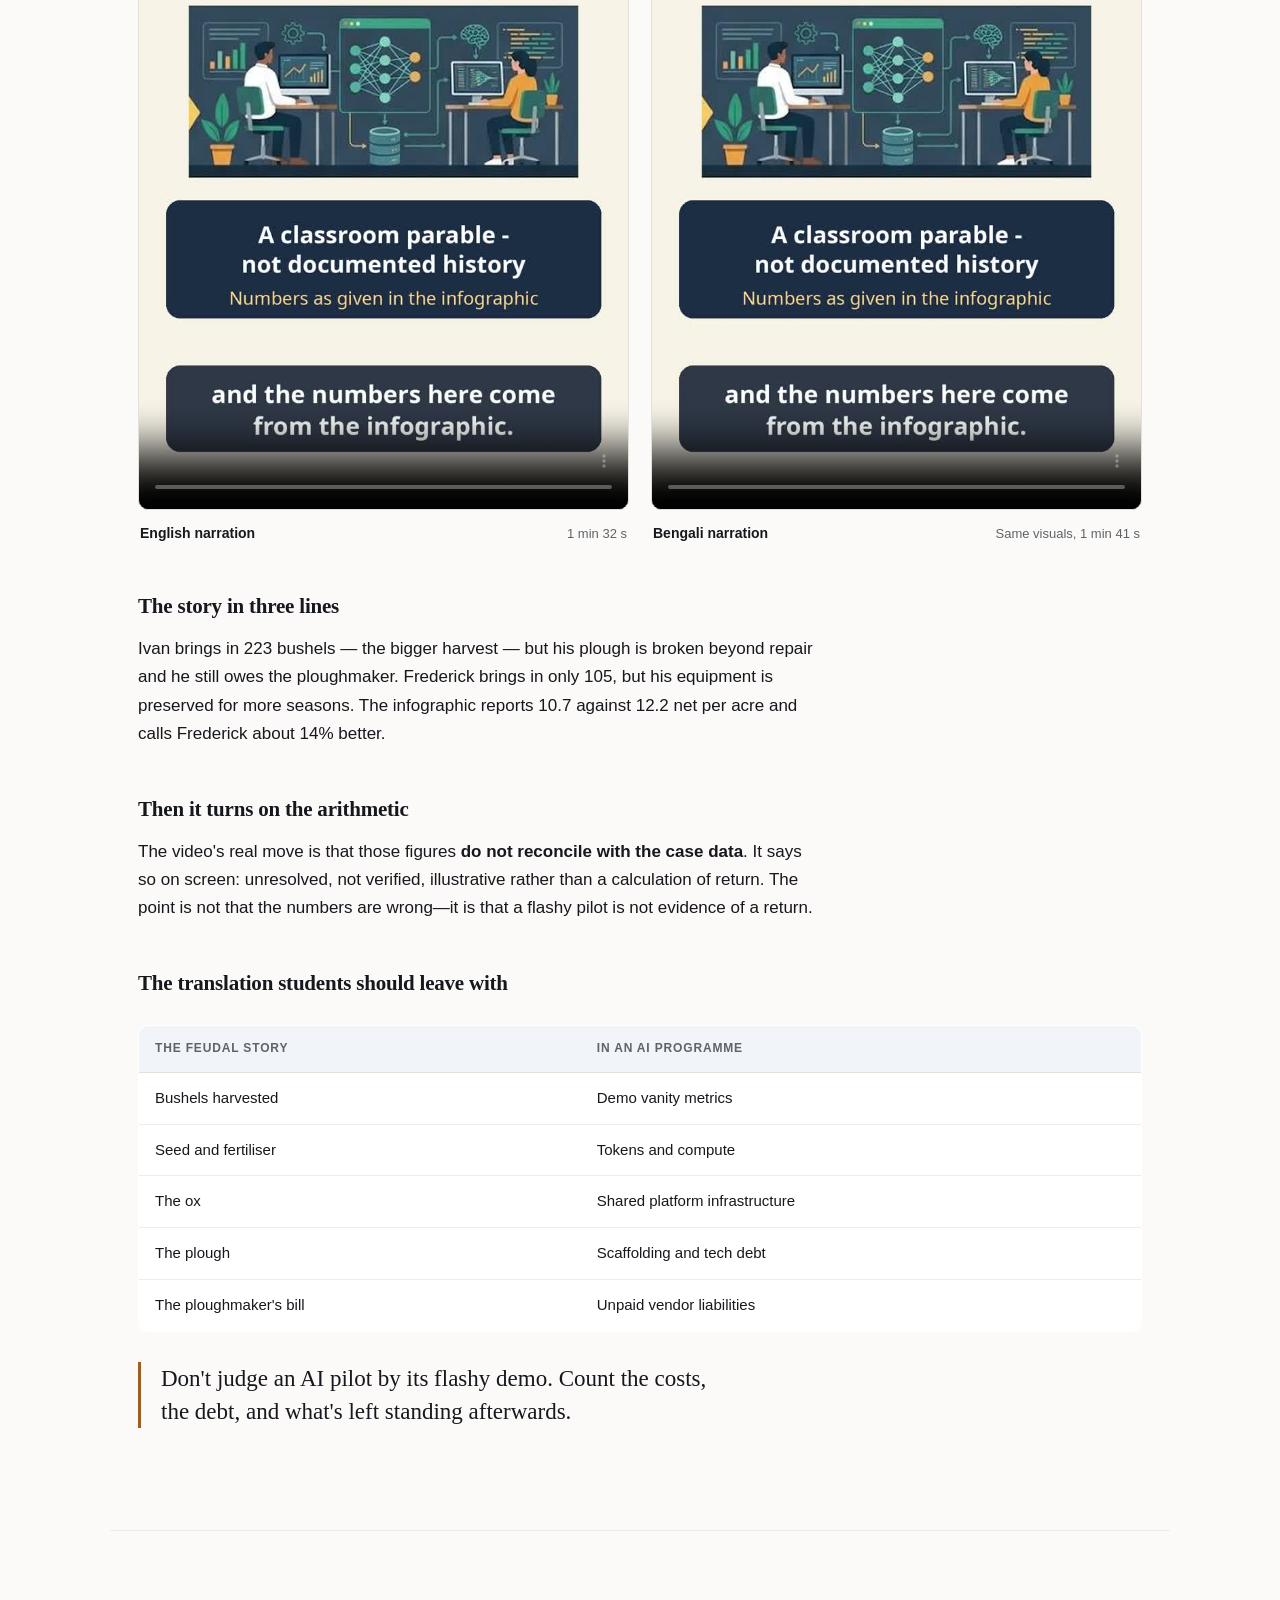
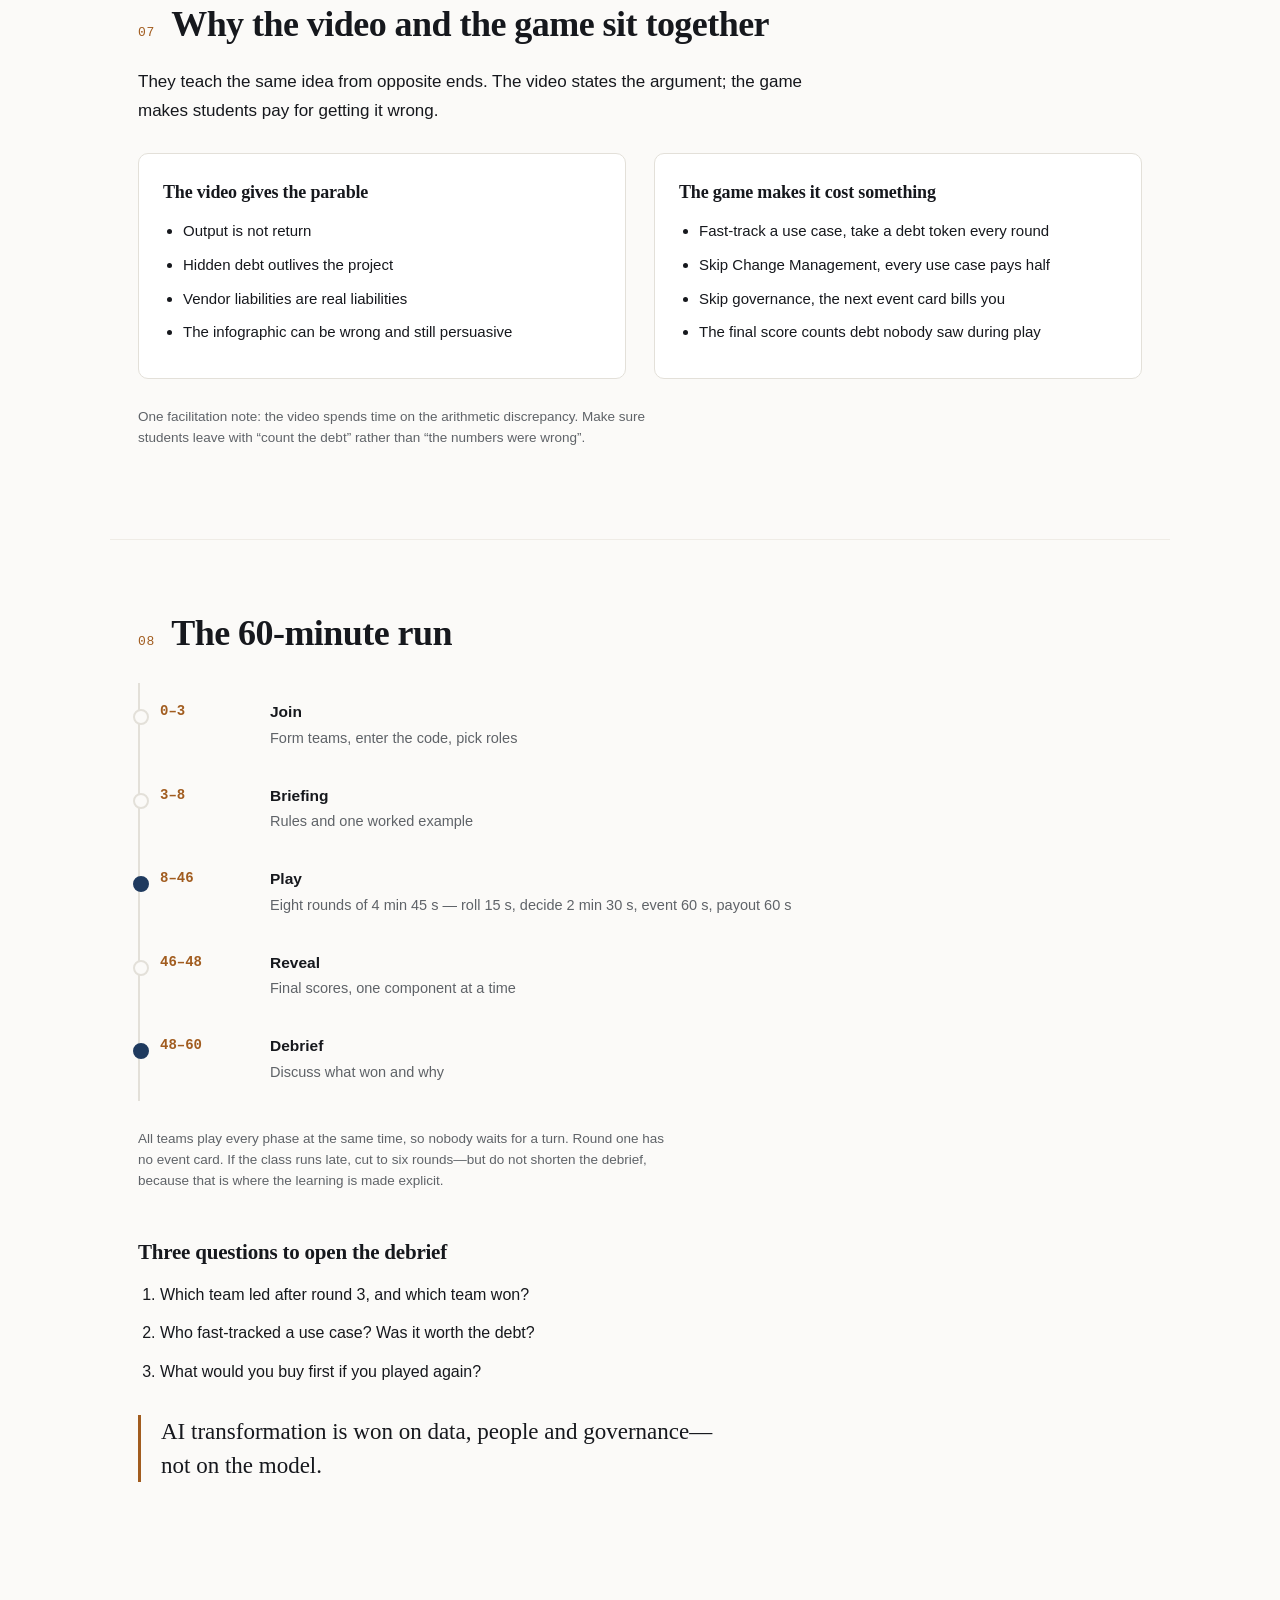
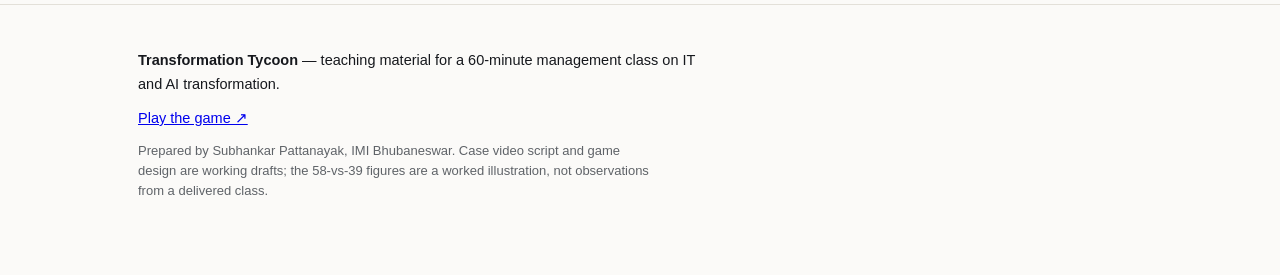
==== commit 3c41f18b: "Link the playable game from the showcase site Adds hero CTA, nav entry, a 'Where to play' block cove" ====
--- a/index.html
+++ b/index.html
@@ -18,6 +18,7 @@
       <a href="#mechanics">Mechanics</a>
       <a href="#videos">Videos</a>
       <a href="#run">Run sheet</a>
+      <a class="nav-play" href="https://subu-prog.github.io/transformation-tycoon/" target="_blank" rel="noopener">Play&nbsp;&nearr;</a>
     </nav>
   </div>
 </header>
@@ -28,6 +29,10 @@
     <p class="eyebrow">Teaching case &middot; Management education</p>
     <h1>Teaching AI transformation by letting students run one</h1>
     <p class="lede">AI transformation is taught as slides and frameworks. Students can recite the sequence and still not feel why sequencing matters. This is a 60-minute class built so they find out by spending a budget.</p>
+    <div class="btn-row">
+      <a class="btn btn-primary" href="https://subu-prog.github.io/transformation-tycoon/" target="_blank" rel="noopener">Play the game</a>
+      <a class="btn btn-ghost" href="#game">See how it works</a>
+    </div>
     <dl class="meta">
       <div><dt>Format</dt><dd>Digital board game</dd></div>
       <div><dt>Class</dt><dd>40 students, 60 minutes</dd></div>
@@ -86,6 +91,31 @@
       <div><strong>8</strong><span>rounds</span></div>
       <div><strong>6</strong><span>budget points per round</span></div>
       <div><strong>60</strong><span>minutes including debrief</span></div>
+    </div>
+
+    <div class="play-block">
+      <div class="play-head">
+        <div>
+          <h3>Where to play</h3>
+          <p>Runs in the browser at <a href="https://subu-prog.github.io/transformation-tycoon/" target="_blank" rel="noopener">subu-prog.github.io/transformation-tycoon</a>. No install, no account. Students need one device per team; the facilitator needs one laptop.</p>
+        </div>
+        <a class="btn btn-primary" href="https://subu-prog.github.io/transformation-tycoon/" target="_blank" rel="noopener">Open the game</a>
+      </div>
+      <div class="grid3 entries">
+        <article class="card entry">
+          <h4>Team screen</h4>
+          <p>Students join with the session code and a team name, then pick their executive role.</p>
+        </article>
+        <article class="card entry">
+          <h4>Facilitator console</h4>
+          <p>Create a session, share the code and PIN, then start, pause and pace the rounds.</p>
+        </article>
+        <article class="card entry">
+          <h4>Projector view</h4>
+          <p>The board, event cards and leaderboard, sized for the classroom screen.</p>
+        </article>
+      </div>
+      <p class="small">A facilitator needs the PIN to resume a session&mdash;keep it off the projector.</p>
     </div>
 
     <h3>The board</h3>
@@ -258,6 +288,7 @@
 <footer class="site-foot">
   <div class="wrap">
     <p><strong>Transformation Tycoon</strong> &mdash; teaching material for a 60-minute management class on IT and AI transformation.</p>
+    <p><a href="https://subu-prog.github.io/transformation-tycoon/" target="_blank" rel="noopener">Play the game &nearr;</a></p>
     <p class="small">Prepared by Subhankar Pattanayak, IMI Bhubaneswar. Case video script and game design are working drafts; the 58-vs-39 figures are a worked illustration, not observations from a delivered class.</p>
   </div>
 </footer>
--- a/assets/style.css
+++ b/assets/style.css
@@ -245,6 +245,38 @@
 .site-foot p{margin:0 0 10px; font-size:14.5px}
 .site-foot .small{font-size:13px}
 
+/* ---------- buttons & play links ---------- */
+.btn{
+  display:inline-block; font-size:15px; font-weight:600; text-decoration:none;
+  padding:12px 22px; border-radius:8px; border:1px solid transparent; line-height:1.3;
+  transition:background .15s ease, border-color .15s ease, color .15s ease;
+}
+.btn-primary{background:var(--accent); color:var(--paper); border-color:var(--accent)}
+.btn-primary:hover{background:color-mix(in srgb, var(--accent) 84%, var(--ink))}
+.btn-ghost{background:transparent; color:var(--ink); border-color:var(--line)}
+.btn-ghost:hover{border-color:var(--accent); color:var(--accent)}
+.btn-row{display:flex; gap:12px; flex-wrap:wrap; margin:0 0 36px}
+
+.site-head nav a.nav-play{
+  color:var(--accent); font-weight:600; border:1px solid var(--line);
+  border-radius:6px; padding:5px 11px; white-space:nowrap;
+}
+.site-head nav a.nav-play:hover{border-color:var(--accent)}
+
+.play-block{
+  background:var(--tint); border:1px solid var(--line); border-radius:12px;
+  padding:26px 28px; margin:38px 0 12px;
+}
+.play-head{display:flex; gap:26px; align-items:flex-start; justify-content:space-between; flex-wrap:wrap}
+.play-head > div{flex:1 1 360px}
+.play-block h3{margin:0 0 8px}
+.play-block p{margin:0 0 6px; font-size:15.5px}
+.play-block p a{color:var(--accent); text-decoration:underline; text-underline-offset:2px}
+.play-block .entries{margin:22px 0 0}
+.entry{background:var(--surface)}
+.entry h4{color:var(--accent)}
+.play-block .small{margin-top:16px}
+
 /* ---------- responsive ---------- */
 @media (max-width:900px){
   .meta,.stats{grid-template-columns:repeat(2,minmax(0,1fr))}
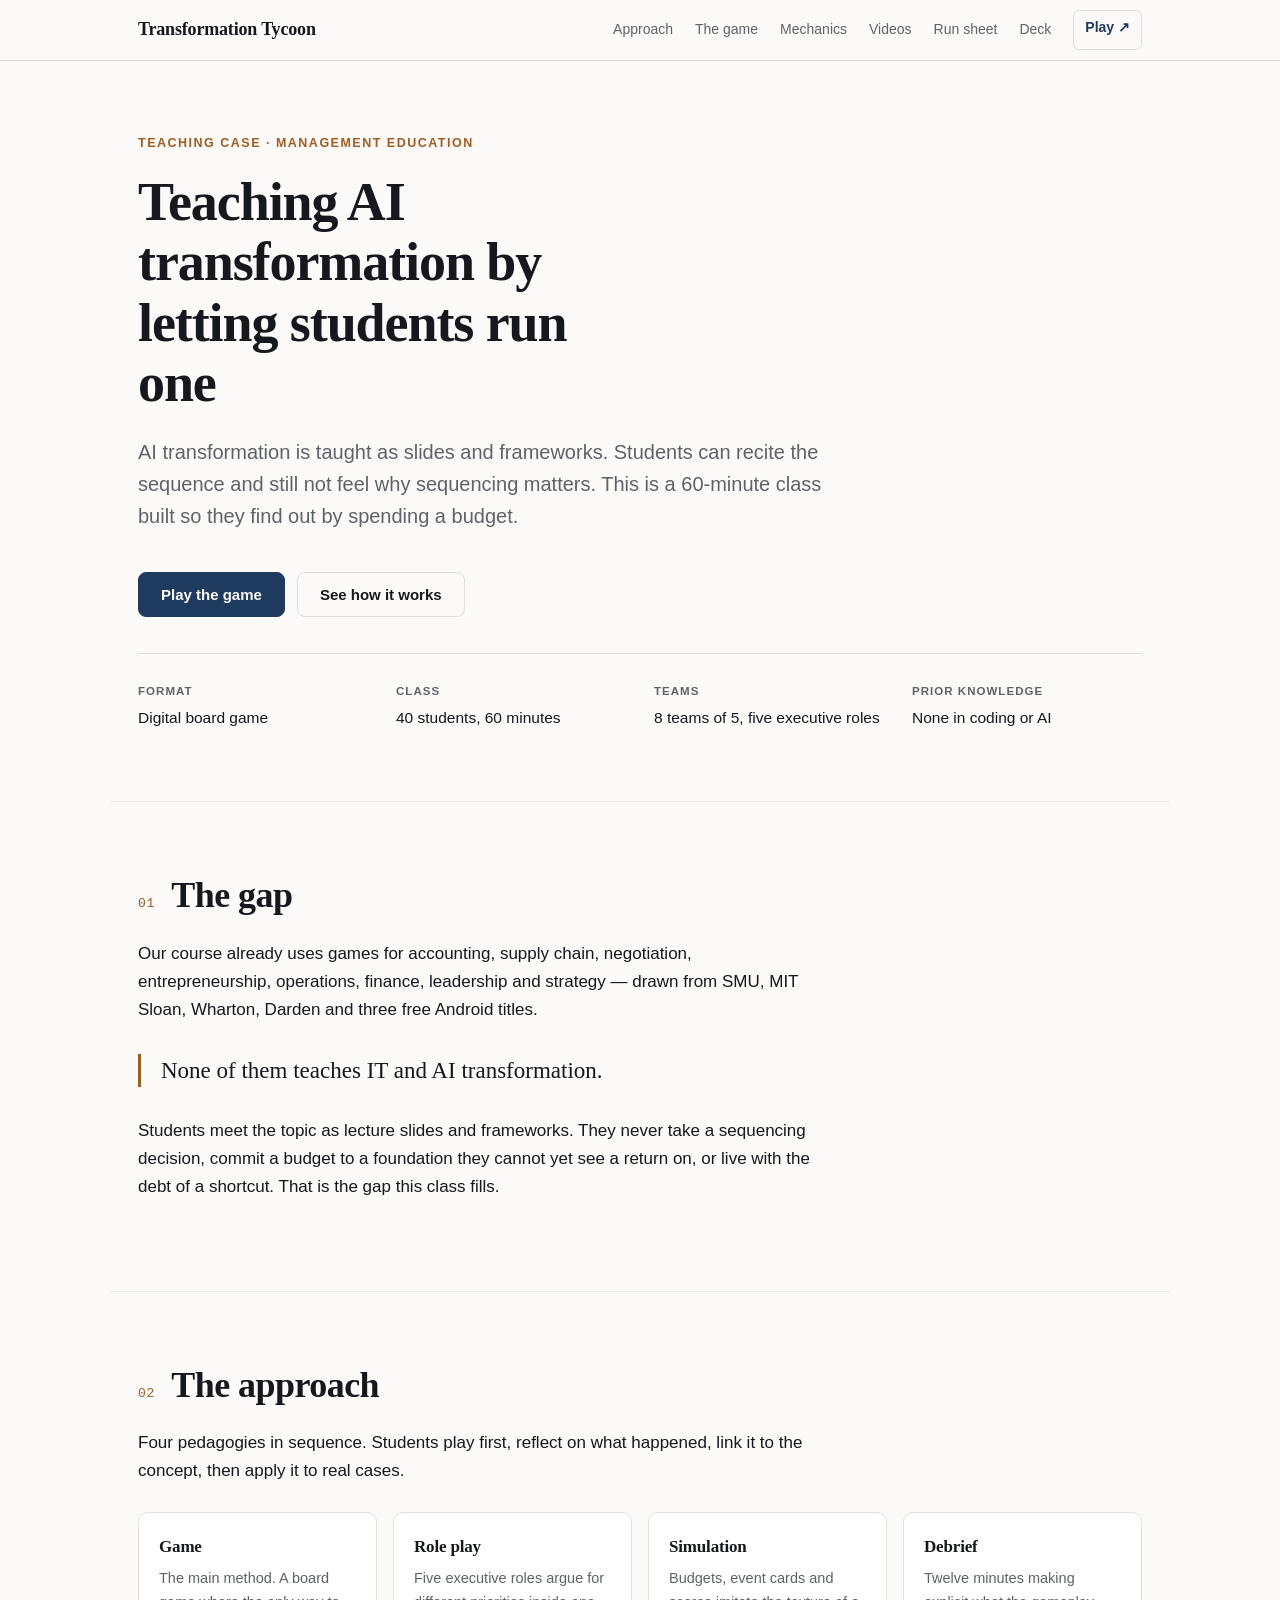
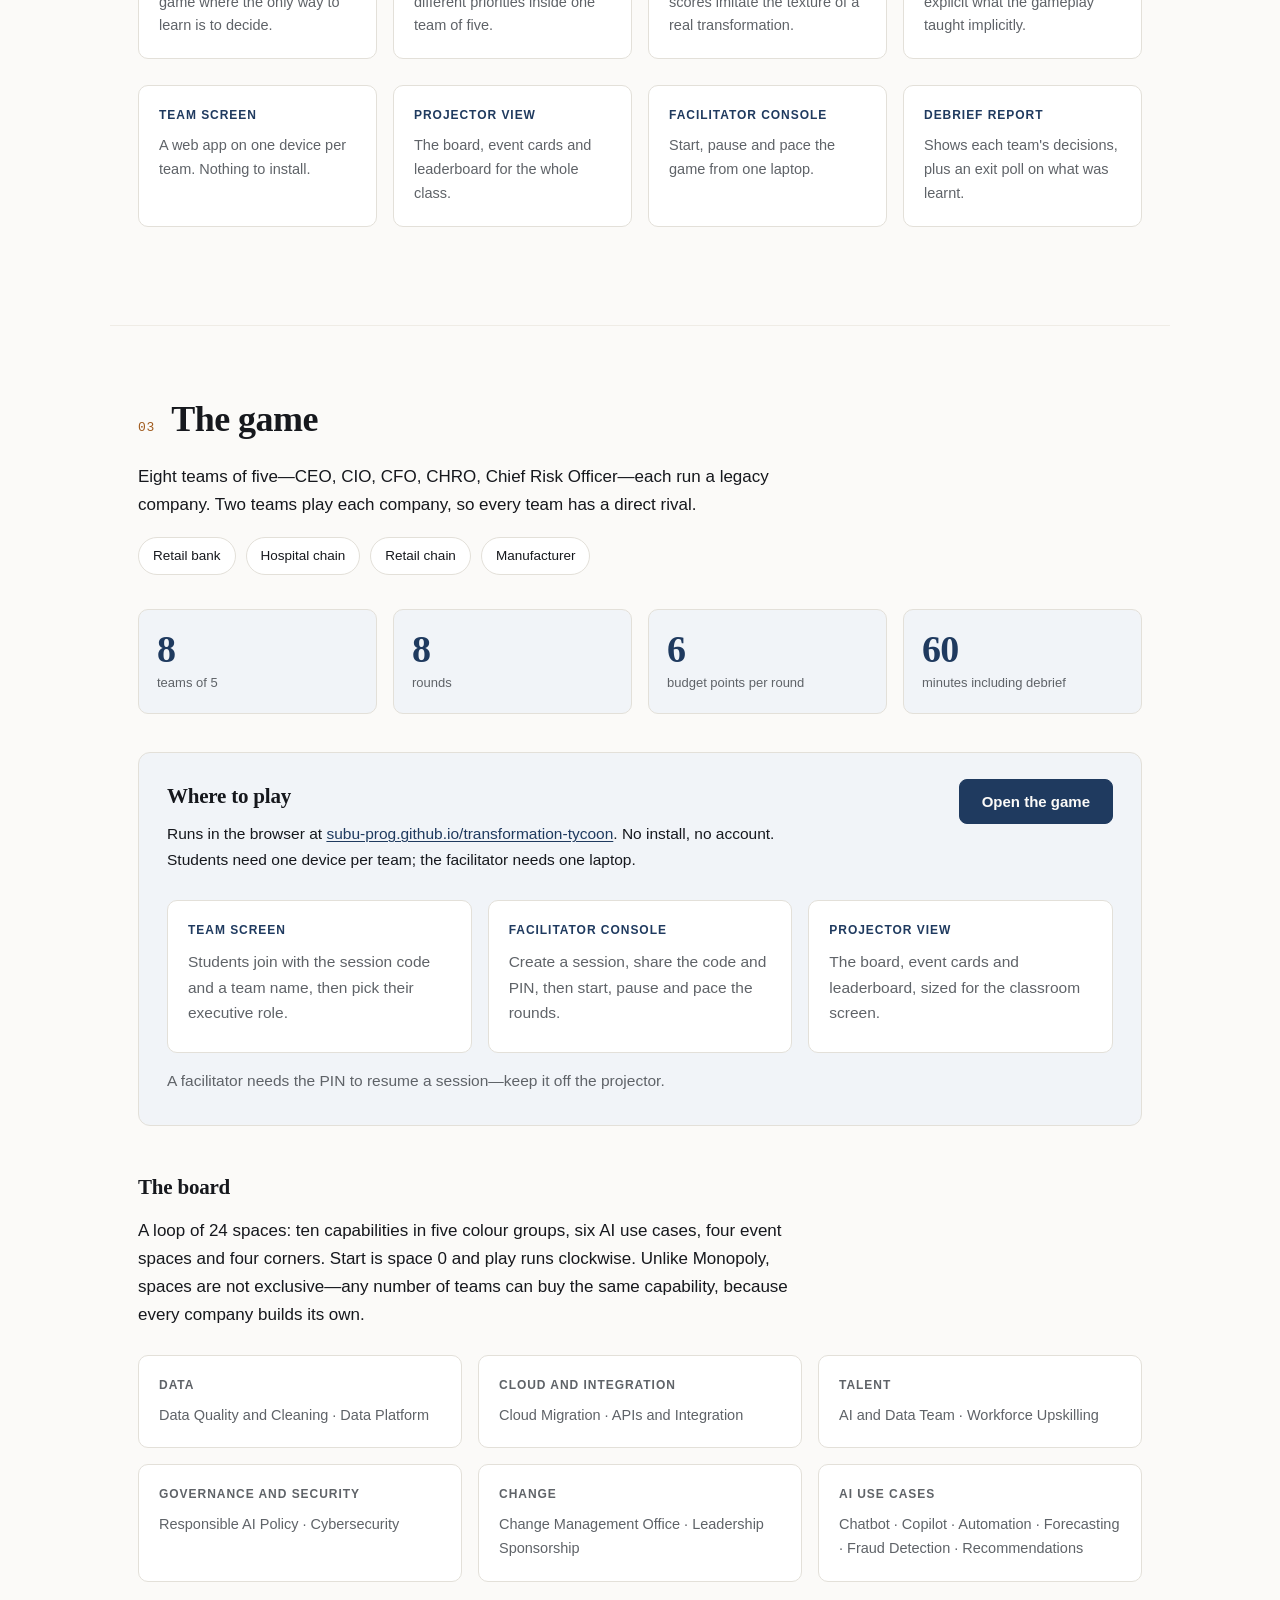
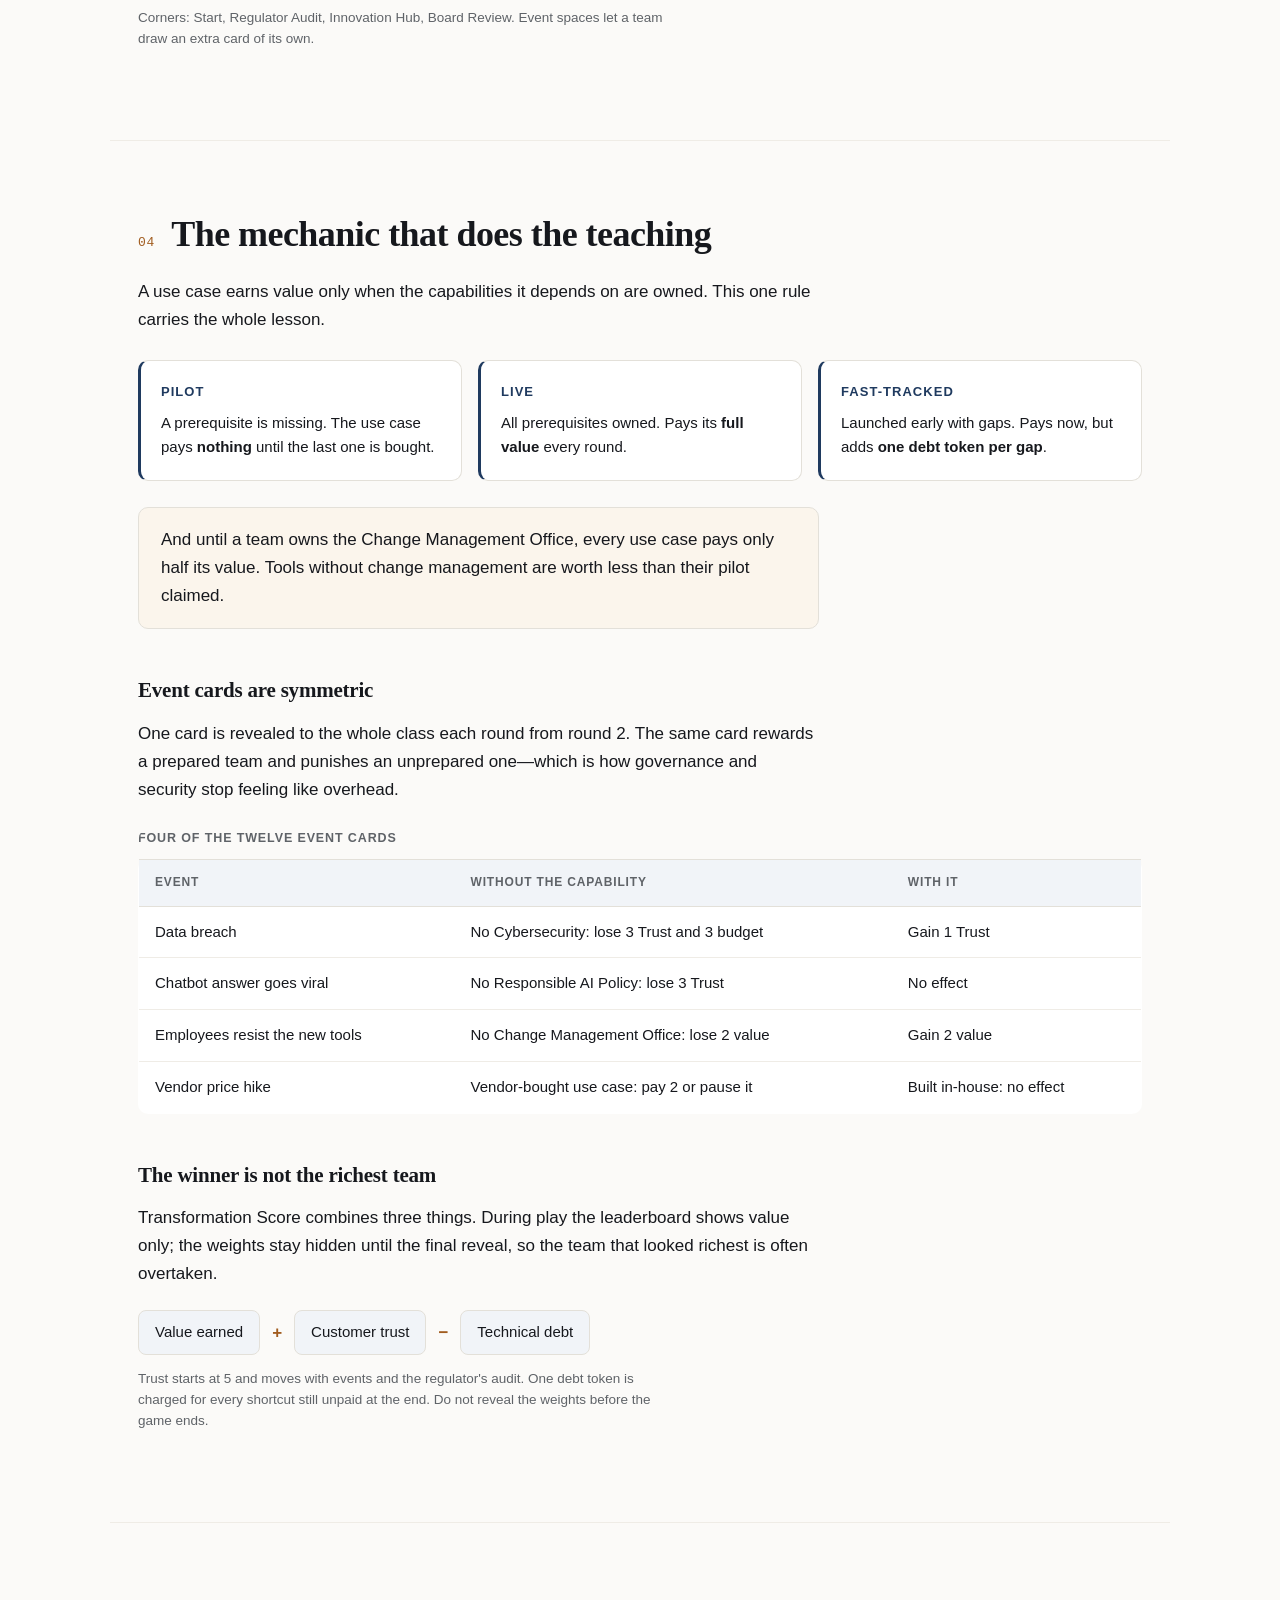
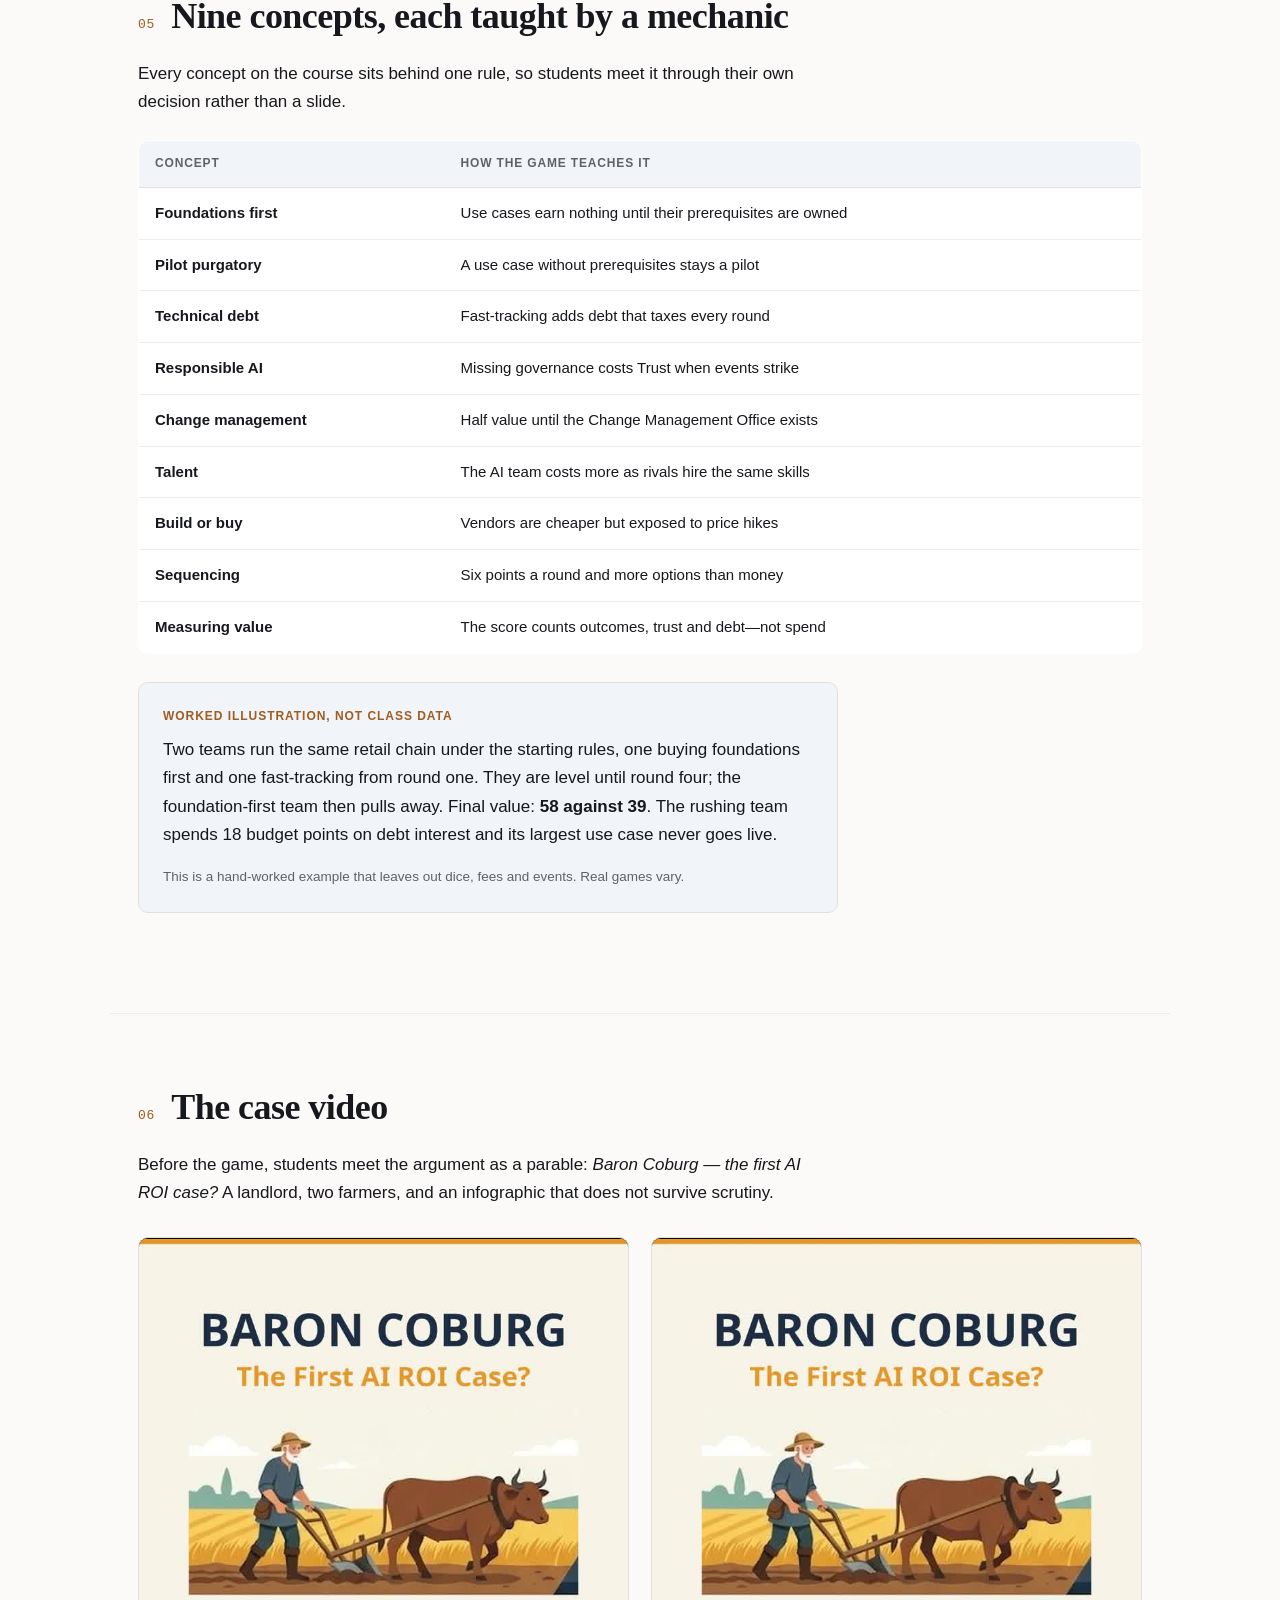
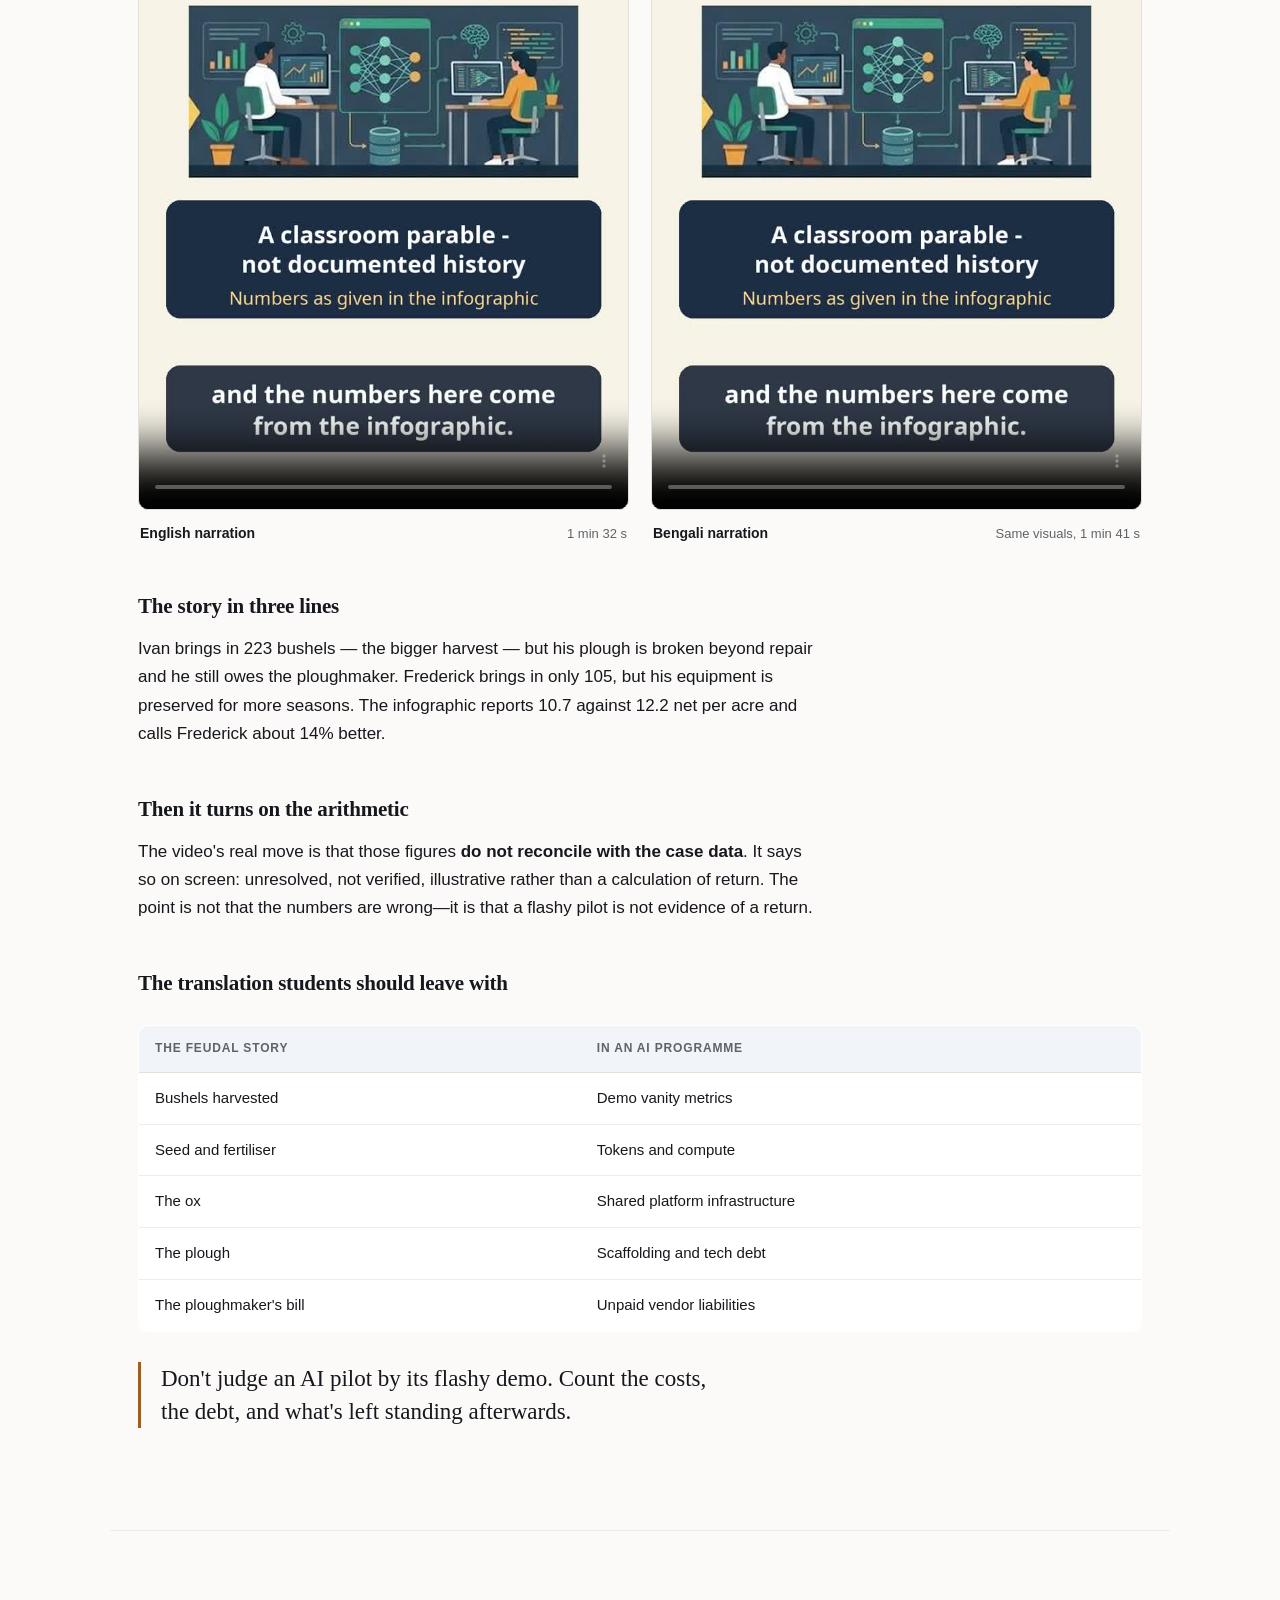
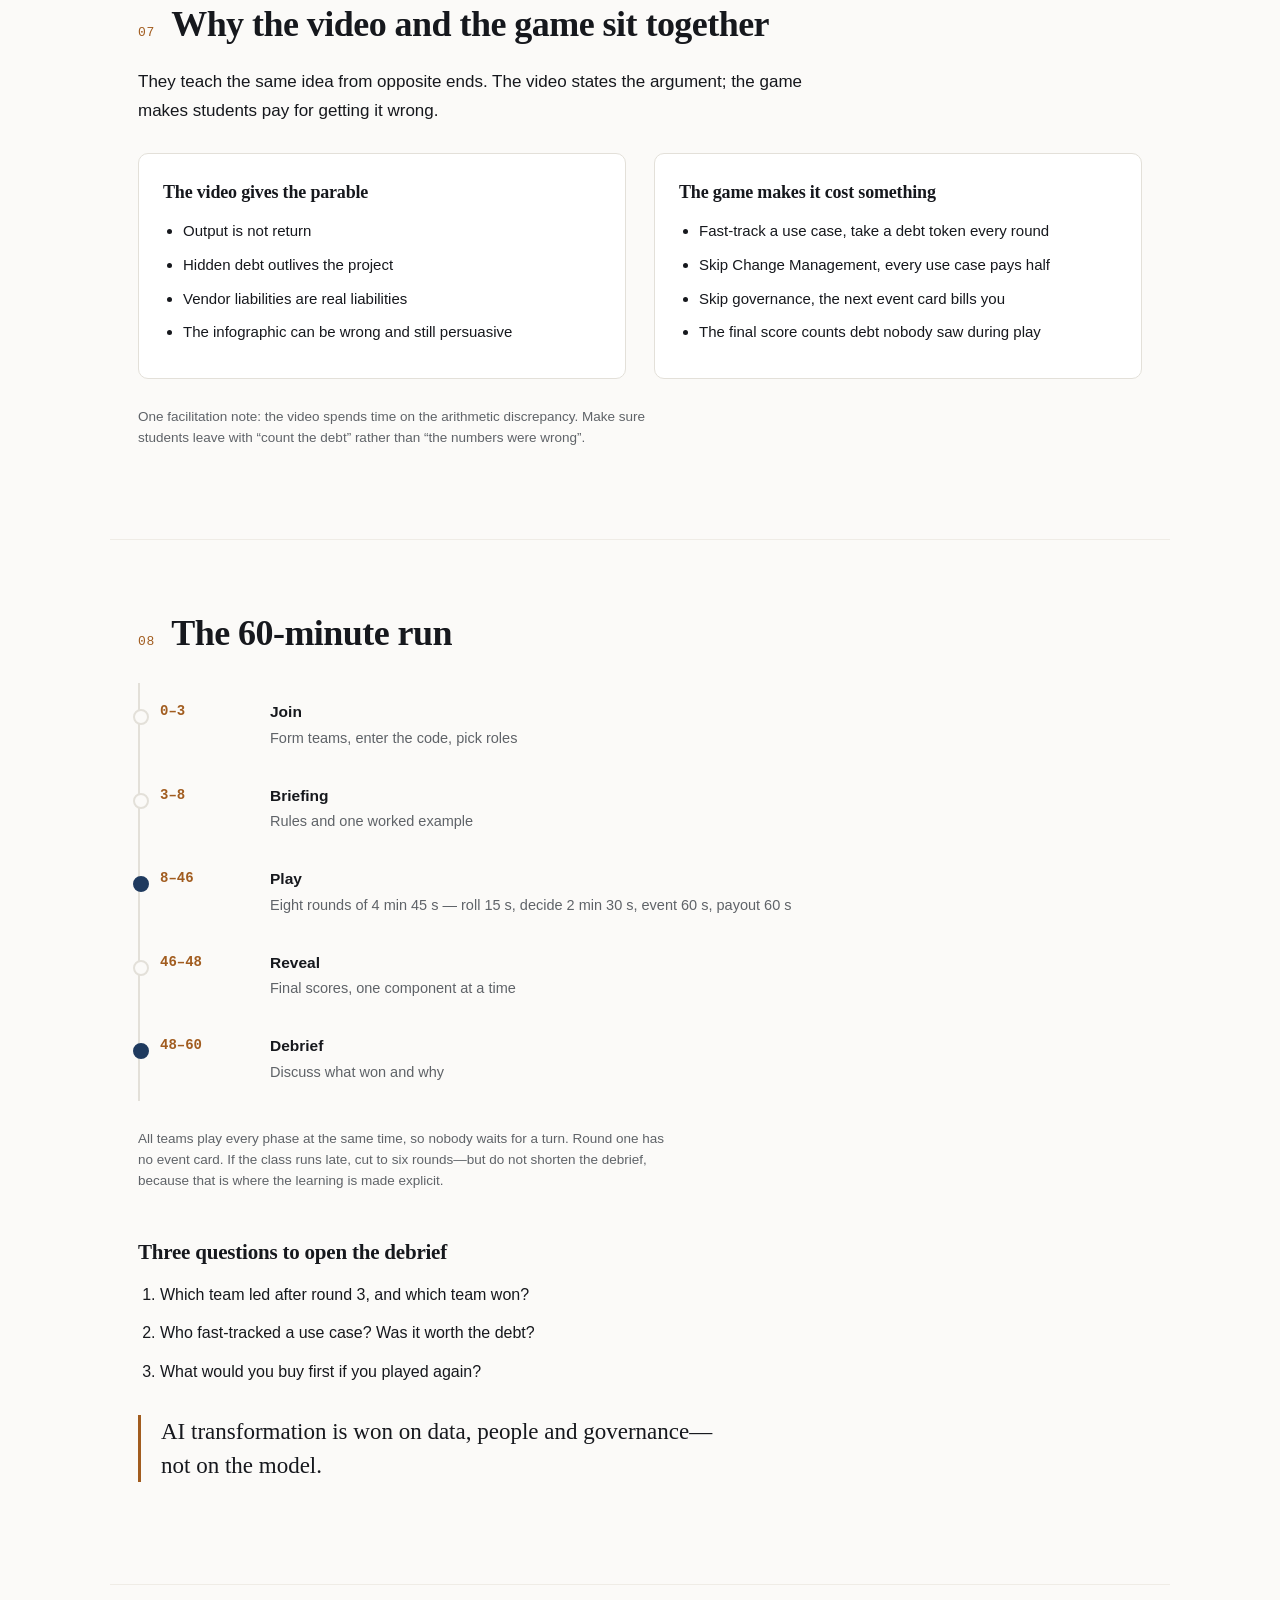
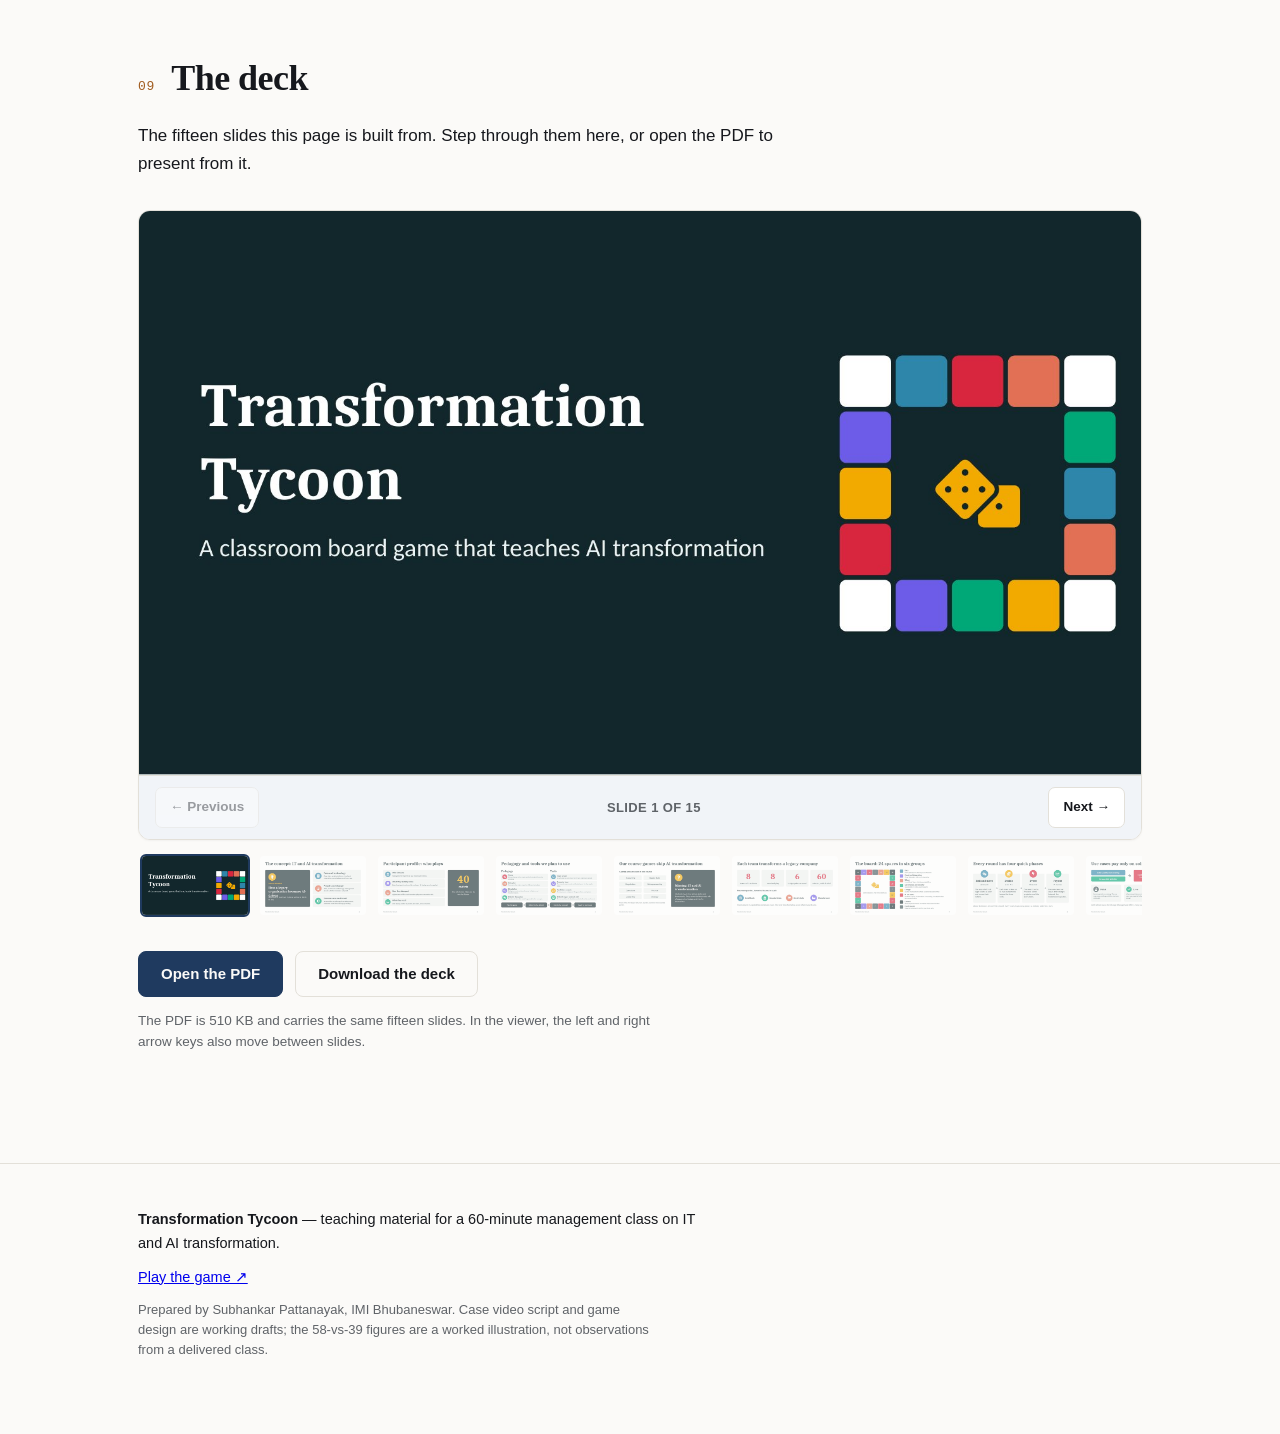
==== commit ca87d8a4: "Embed the teaching deck with an in-page slide viewer Converts the 15-slide PPTX to PDF and to per-sl" ====
--- a/index.html
+++ b/index.html
@@ -18,6 +18,7 @@
       <a href="#mechanics">Mechanics</a>
       <a href="#videos">Videos</a>
       <a href="#run">Run sheet</a>
+      <a href="#deck">Deck</a>
       <a class="nav-play" href="https://subu-prog.github.io/transformation-tycoon/" target="_blank" rel="noopener">Play&nbsp;&nearr;</a>
     </nav>
   </div>
@@ -283,6 +284,29 @@
     <p class="pull">AI transformation is won on data, people and governance&mdash;not on the model.</p>
   </section>
 
+  <section class="wrap" id="deck">
+    <h2><span class="num">09</span> The deck</h2>
+    <p>The fifteen slides this page is built from. Step through them here, or open the PDF to present from it.</p>
+
+    <div class="deck-viewer">
+      <figure class="deck-stage">
+        <img id="deckImage" src="assets/deck/slide-01.jpg" alt="Slide 1 of 15 from the Transformation Tycoon deck" width="1584" height="891">
+        <figcaption class="deck-bar">
+          <button class="deck-btn" id="deckPrev" type="button" aria-label="Previous slide">&larr;&nbsp;Previous</button>
+          <span class="deck-count">Slide <span id="deckNow">1</span> of 15</span>
+          <button class="deck-btn" id="deckNext" type="button" aria-label="Next slide">Next&nbsp;&rarr;</button>
+        </figcaption>
+      </figure>
+      <div class="deck-thumbs" id="deckThumbs" role="tablist" aria-label="Slides in the deck"></div>
+    </div>
+
+    <div class="btn-row deck-actions">
+      <a class="btn btn-primary" href="assets/transformation-tycoon-deck.pdf" target="_blank" rel="noopener">Open the PDF</a>
+      <a class="btn btn-ghost" href="assets/transformation-tycoon-deck.pdf" download>Download the deck</a>
+    </div>
+    <p class="small">The PDF is 510&nbsp;KB and carries the same fifteen slides. In the viewer, the left and right arrow keys also move between slides.</p>
+  </section>
+
 </main>
 
 <footer class="site-foot">
@@ -293,5 +317,6 @@
   </div>
 </footer>
 
+<script src="assets/deck.js"></script>
 </body>
 </html>
--- a/assets/style.css
+++ b/assets/style.css
@@ -277,6 +277,39 @@
 .entry h4{color:var(--accent)}
 .play-block .small{margin-top:16px}
 
+/* ---------- slide deck viewer ---------- */
+.deck-viewer{margin:32px 0 24px}
+.deck-stage{
+  margin:0; border:1px solid var(--line); border-radius:12px; overflow:hidden;
+  background:var(--surface); box-shadow:0 1px 2px rgba(0,0,0,.04);
+}
+.deck-stage img{display:block; width:100%; height:auto; background:#0f1115}
+.deck-bar{
+  display:flex; align-items:center; justify-content:space-between; gap:14px;
+  padding:11px 16px; border-top:1px solid var(--line); background:var(--tint);
+}
+.deck-btn{
+  font:inherit; font-size:13.5px; font-weight:600; color:var(--ink);
+  background:var(--surface); border:1px solid var(--line); border-radius:7px;
+  padding:8px 14px; cursor:pointer; transition:border-color .15s, color .15s, opacity .15s;
+}
+.deck-btn:hover:not(:disabled){border-color:var(--accent); color:var(--accent)}
+.deck-btn:disabled{opacity:.4; cursor:default}
+.deck-count{font-size:13px; color:var(--muted); letter-spacing:.03em; text-transform:uppercase; font-weight:600}
+.deck-thumbs{
+  display:flex; gap:8px; overflow-x:auto; padding:14px 2px 10px;
+  scrollbar-width:thin; scroll-behavior:smooth;
+}
+.deck-thumb{
+  padding:0; border:2px solid transparent; border-radius:6px; background:none;
+  cursor:pointer; flex:0 0 auto; line-height:0; opacity:.6;
+  transition:opacity .15s ease, border-color .15s ease;
+}
+.deck-thumb img{width:106px; height:auto; border-radius:4px; display:block}
+.deck-thumb:hover{opacity:.95}
+.deck-thumb.active{opacity:1; border-color:var(--accent)}
+.deck-actions{margin:6px 0 14px}
+
 /* ---------- responsive ---------- */
 @media (max-width:900px){
   .meta,.stats{grid-template-columns:repeat(2,minmax(0,1fr))}
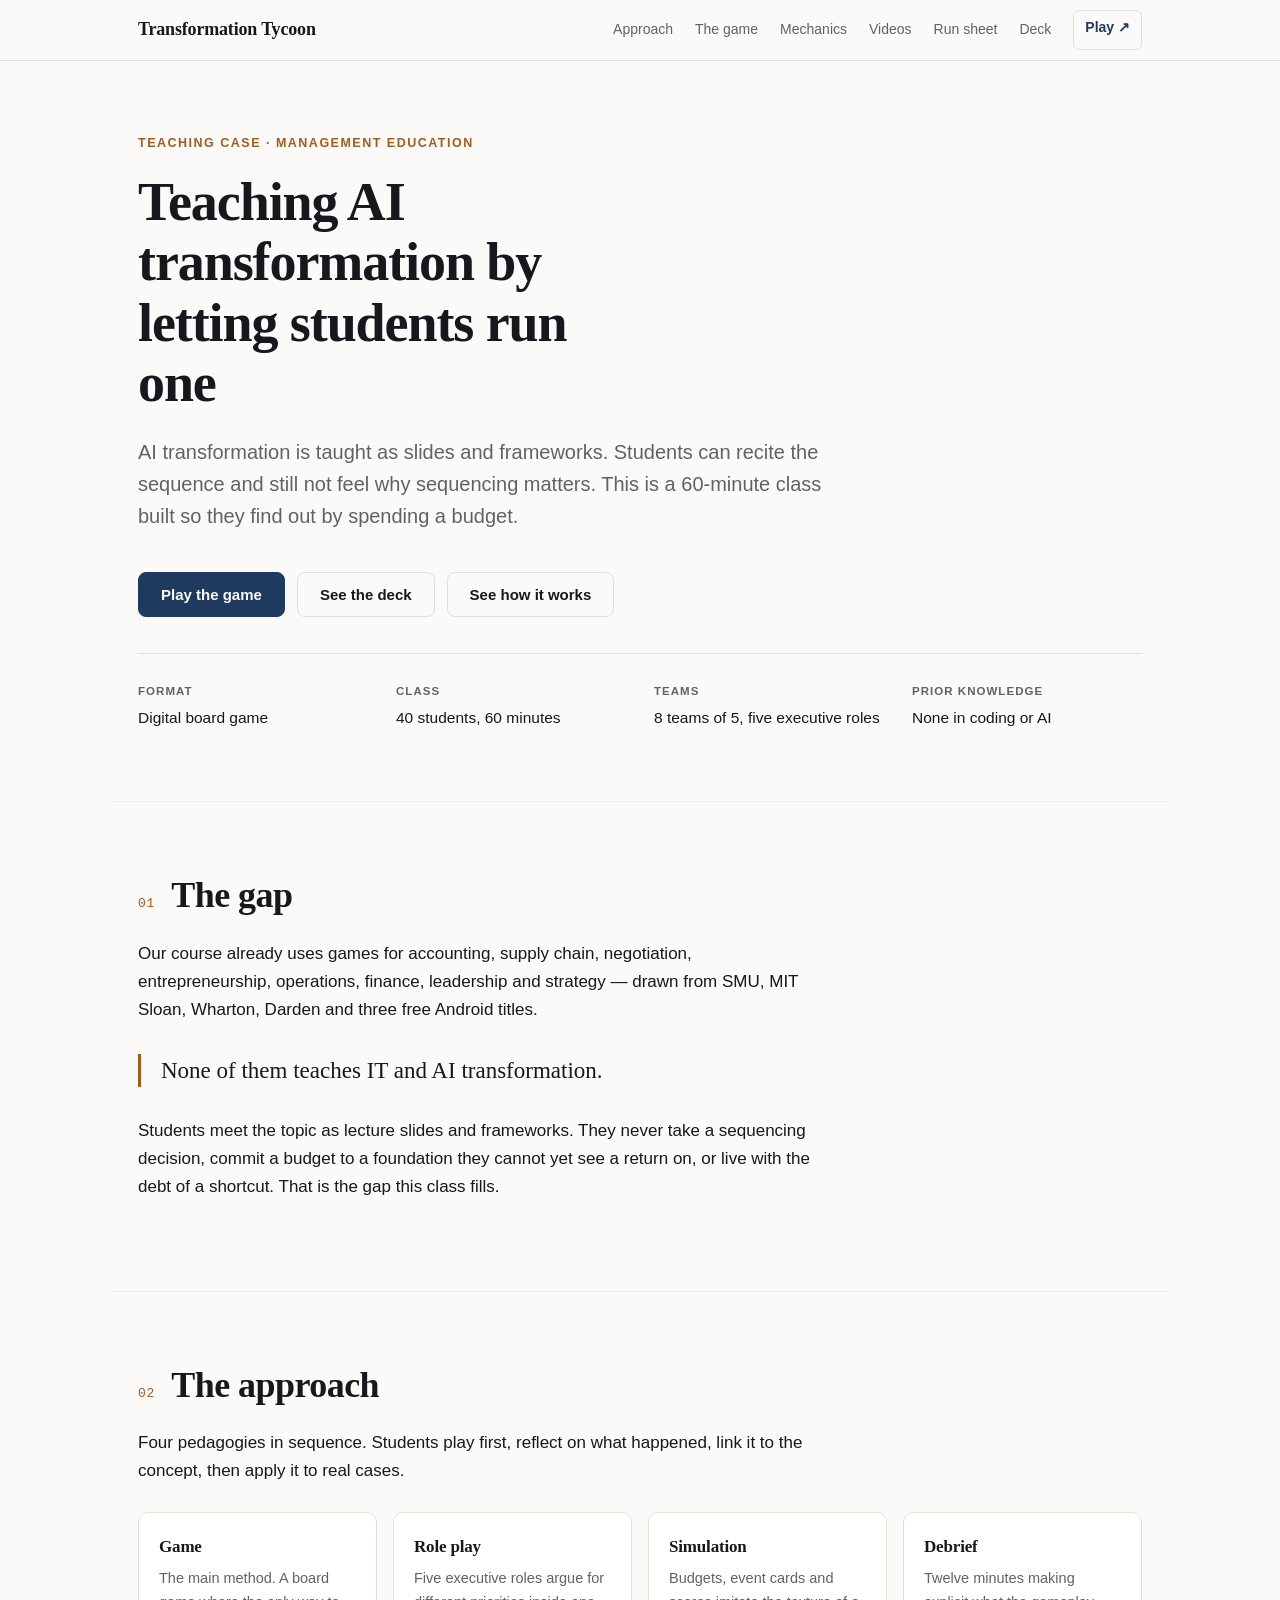
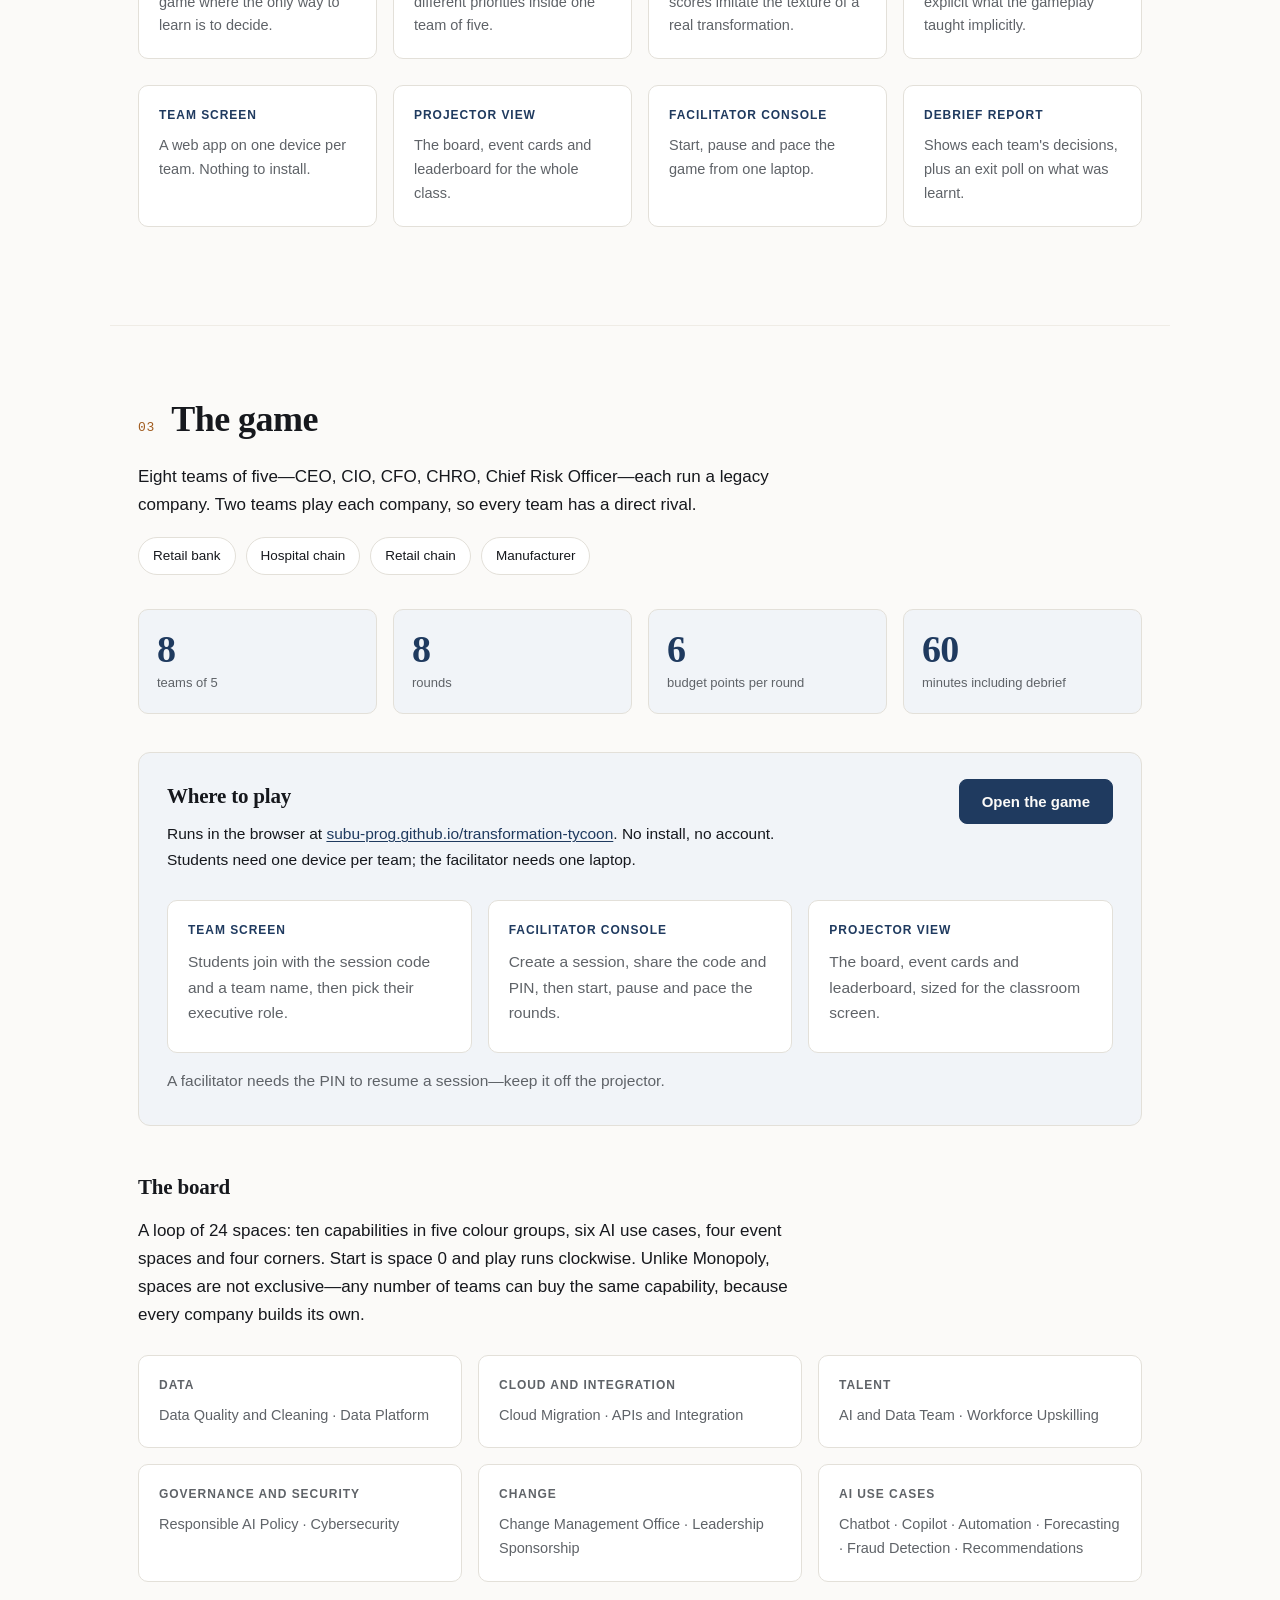
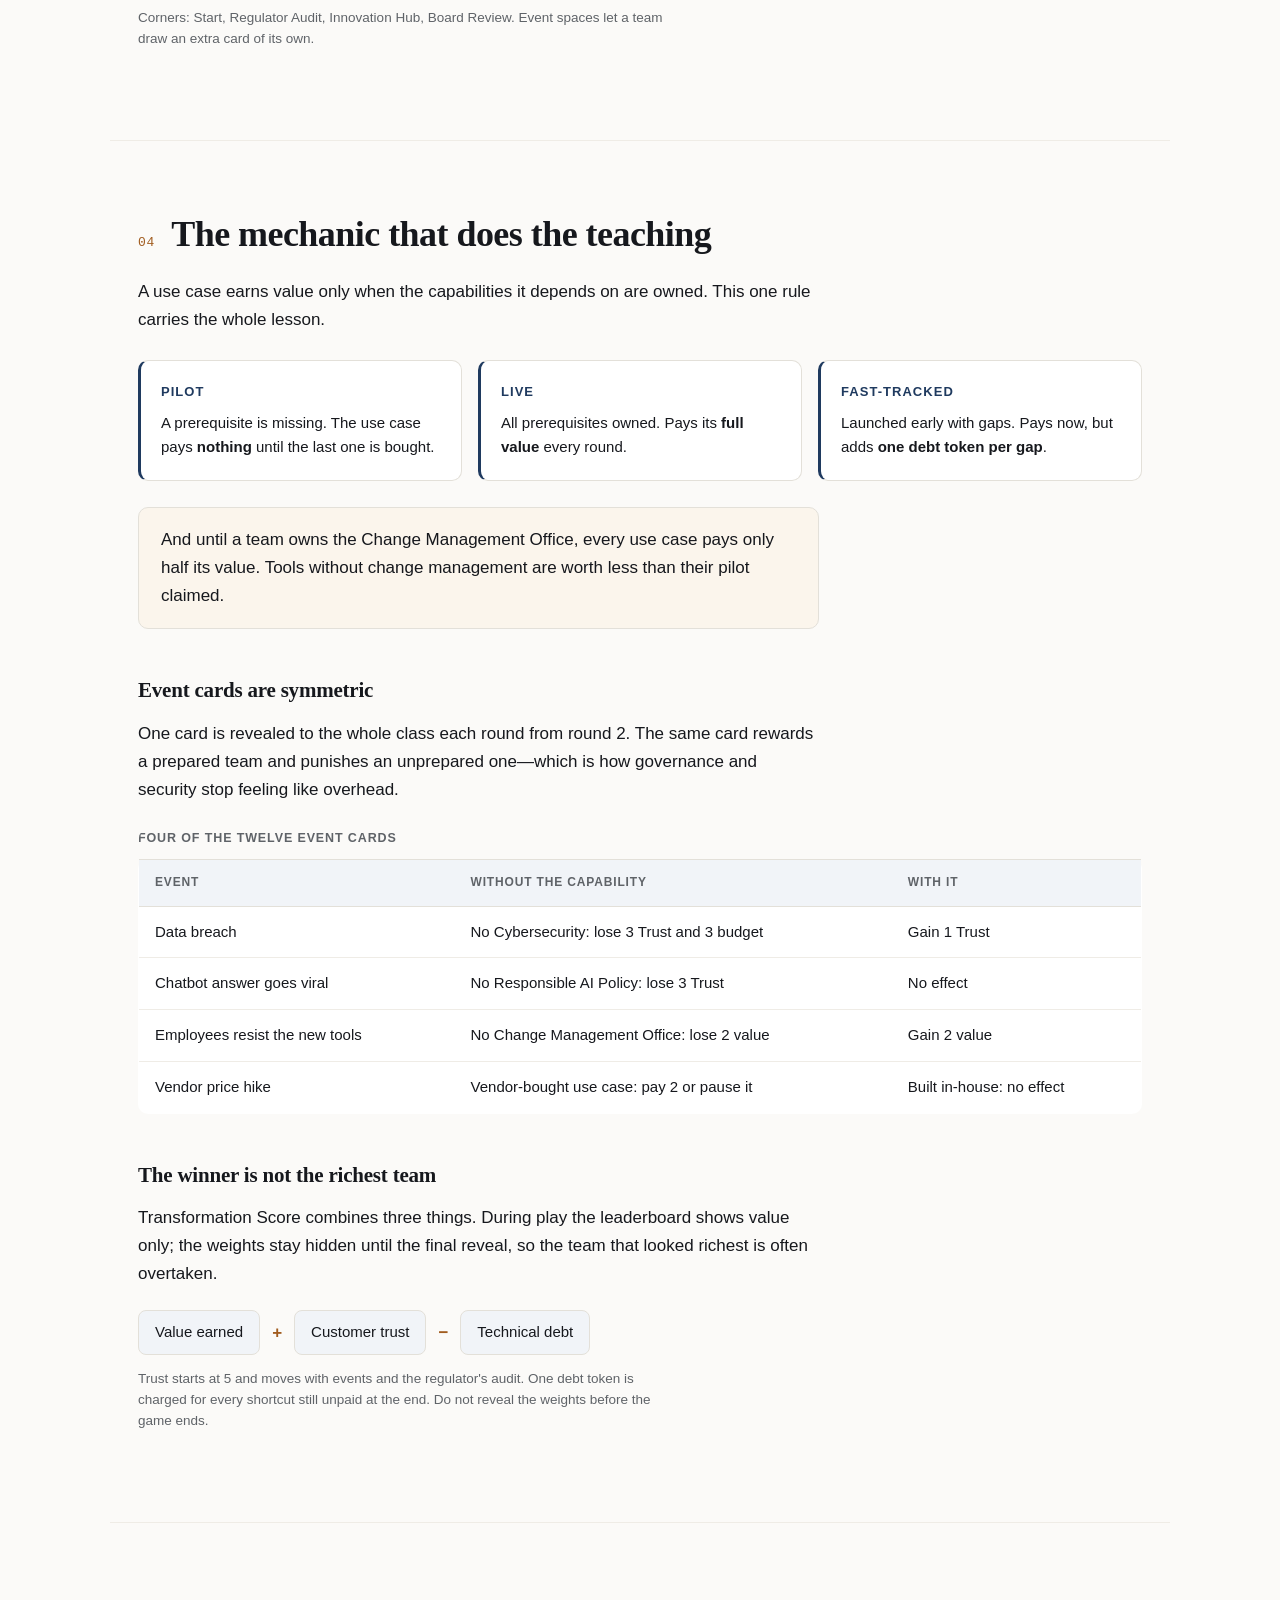
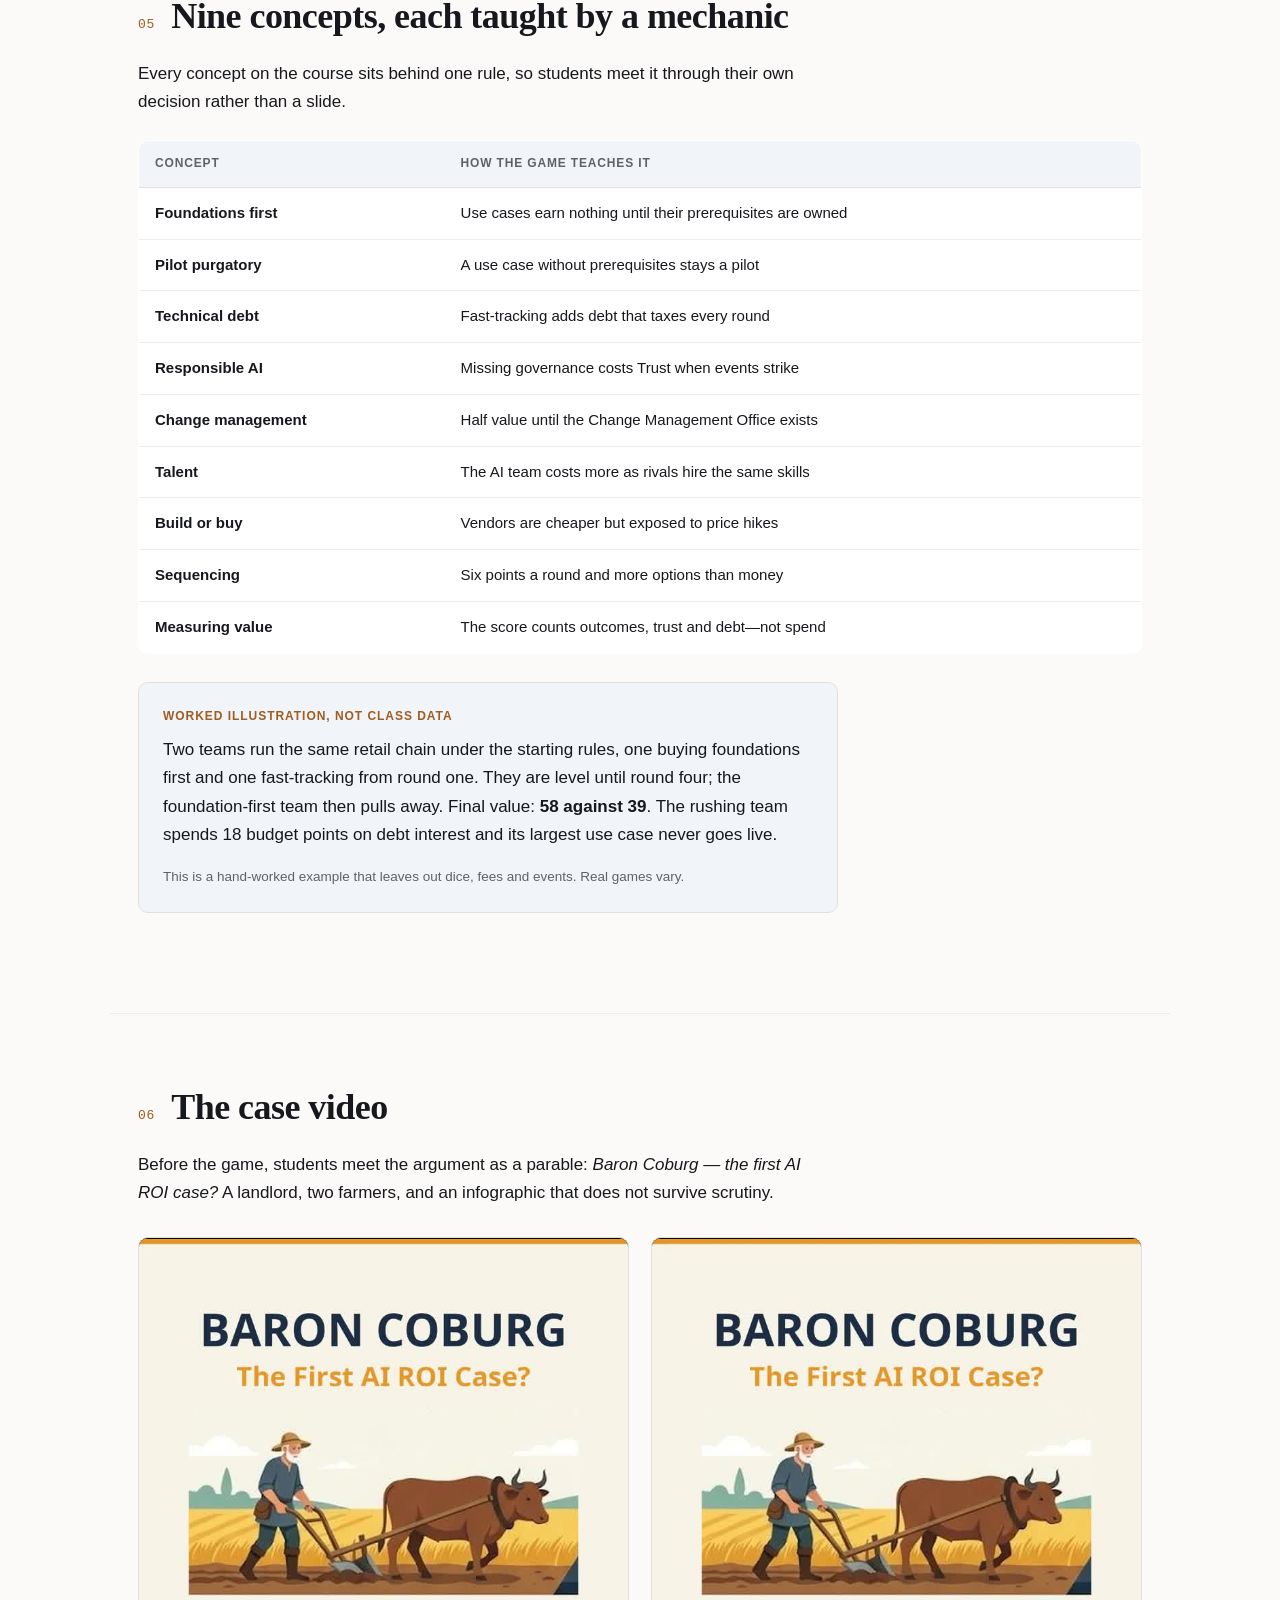
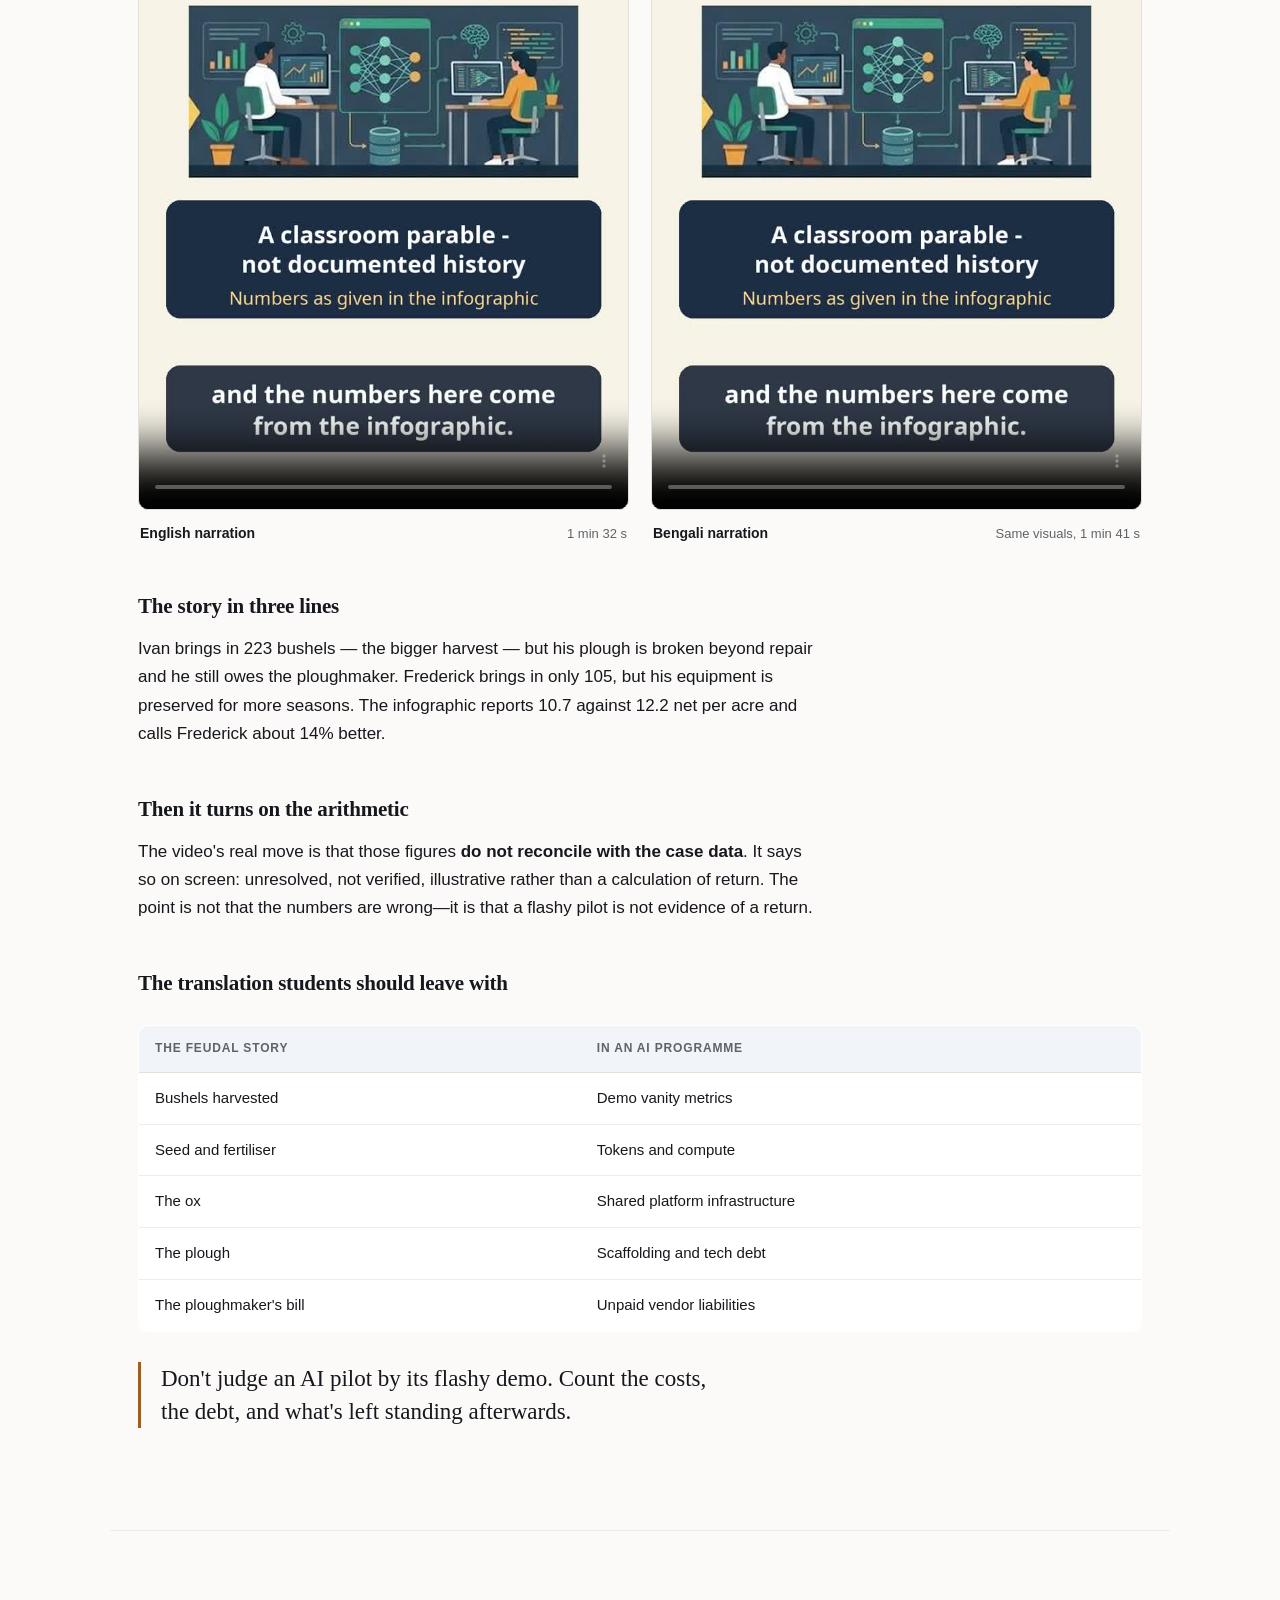
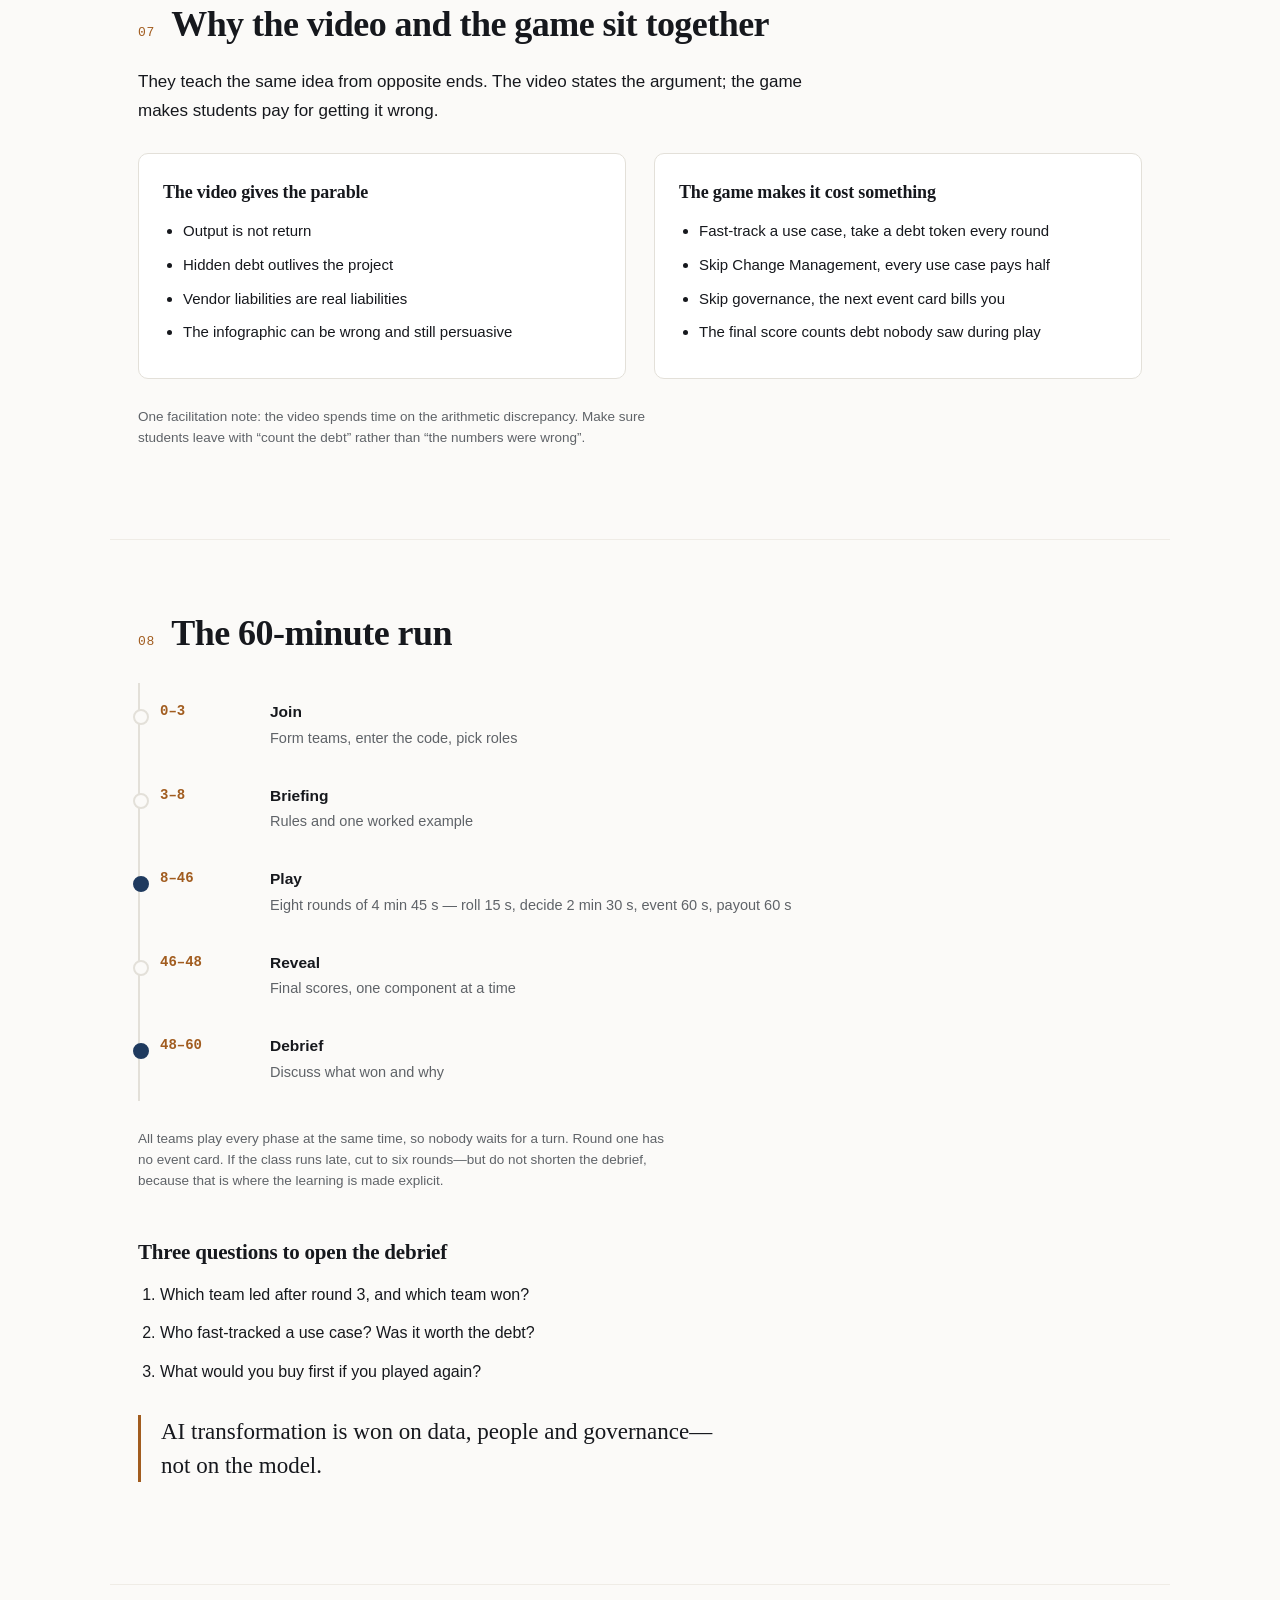
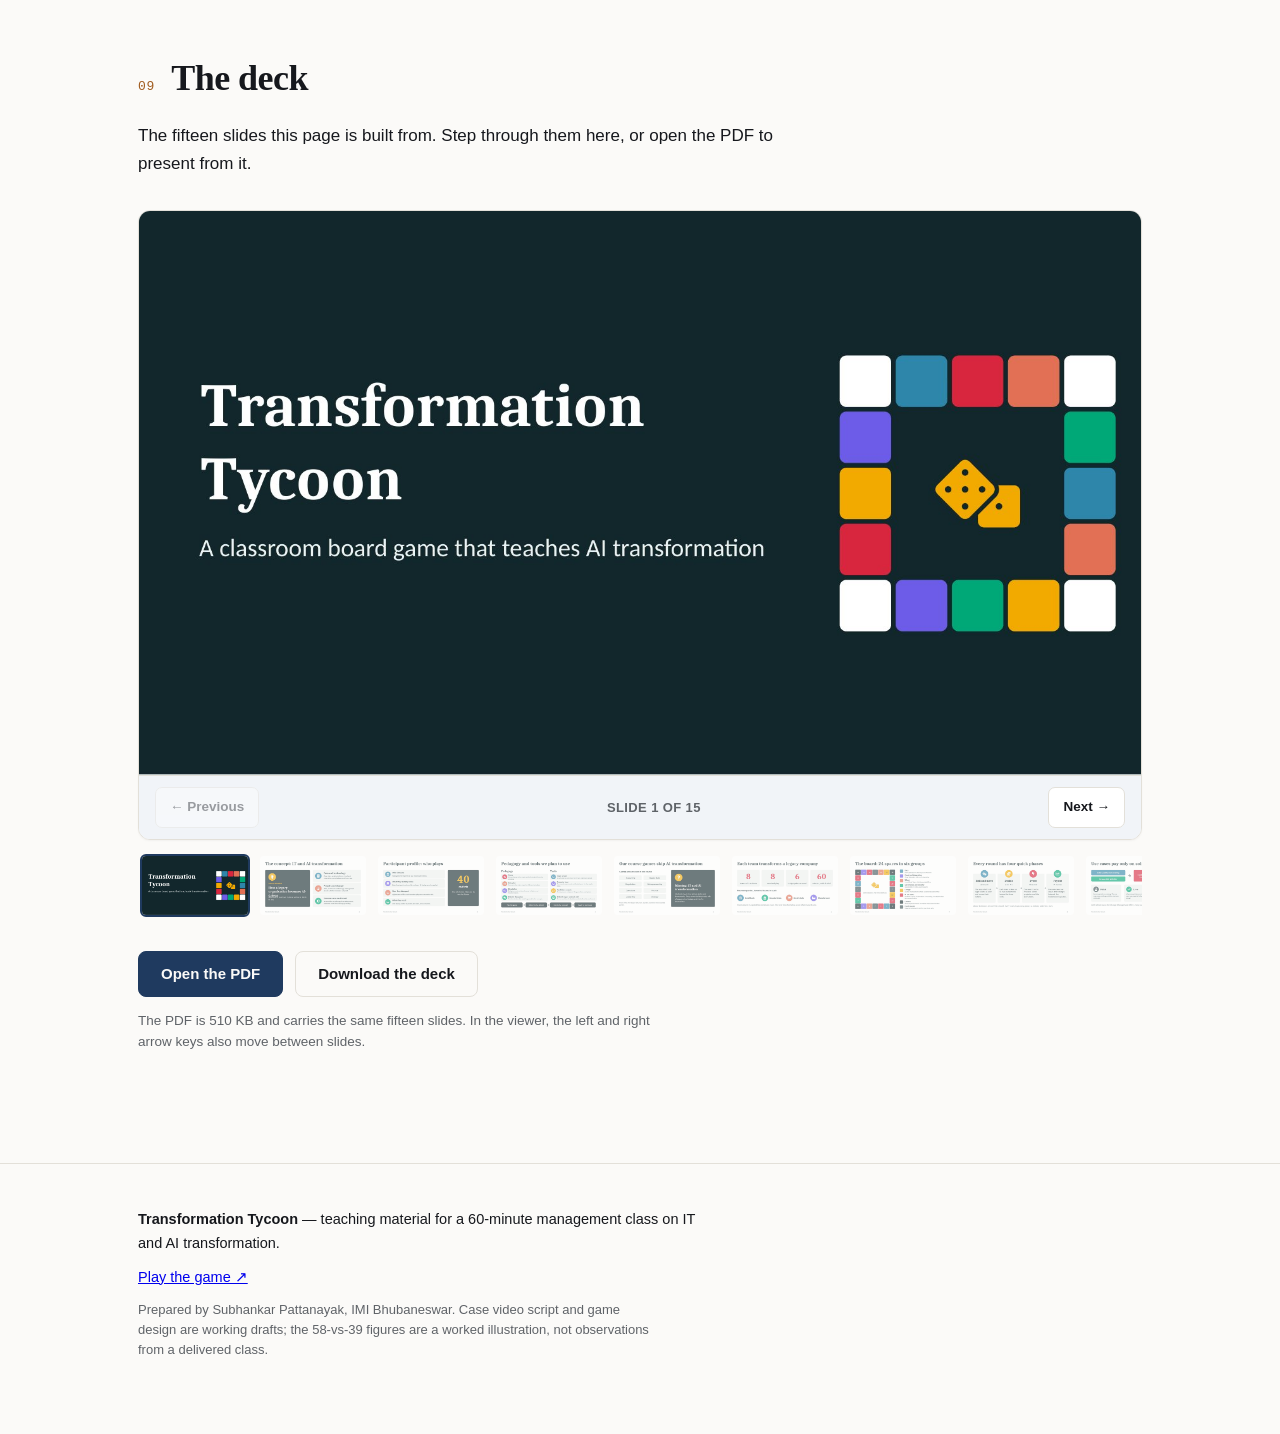
==== commit c6194a9f: "Make the deck discoverable: hero CTA and a working mobile nav The deck sat last on a long page and t" ====
--- a/index.html
+++ b/index.html
@@ -32,6 +32,7 @@
     <p class="lede">AI transformation is taught as slides and frameworks. Students can recite the sequence and still not feel why sequencing matters. This is a 60-minute class built so they find out by spending a budget.</p>
     <div class="btn-row">
       <a class="btn btn-primary" href="https://subu-prog.github.io/transformation-tycoon/" target="_blank" rel="noopener">Play the game</a>
+      <a class="btn btn-ghost" href="#deck">See the deck</a>
       <a class="btn btn-ghost" href="#game">See how it works</a>
     </div>
     <dl class="meta">
--- a/assets/style.css
+++ b/assets/style.css
@@ -321,7 +321,14 @@
 }
 @media (max-width:600px){
   body{font-size:16px}
-  .site-head nav{display:none}
+  .head-in{flex-wrap:wrap; min-height:0; padding:10px 0 8px; gap:6px}
+  .brand{flex:1 1 100%; margin-right:0}
+  .site-head nav{
+    width:100%; gap:16px; overflow-x:auto; flex-wrap:nowrap;
+    -webkit-overflow-scrolling:touch; padding-bottom:2px;
+  }
+  .site-head nav::-webkit-scrollbar{display:none}
+  .site-head nav a{white-space:nowrap; font-size:13.5px; padding:6px 0}
   .hero{padding-top:56px}
   .meta,.stats{grid-template-columns:1fr; gap:18px}
   .grid4{grid-template-columns:1fr}
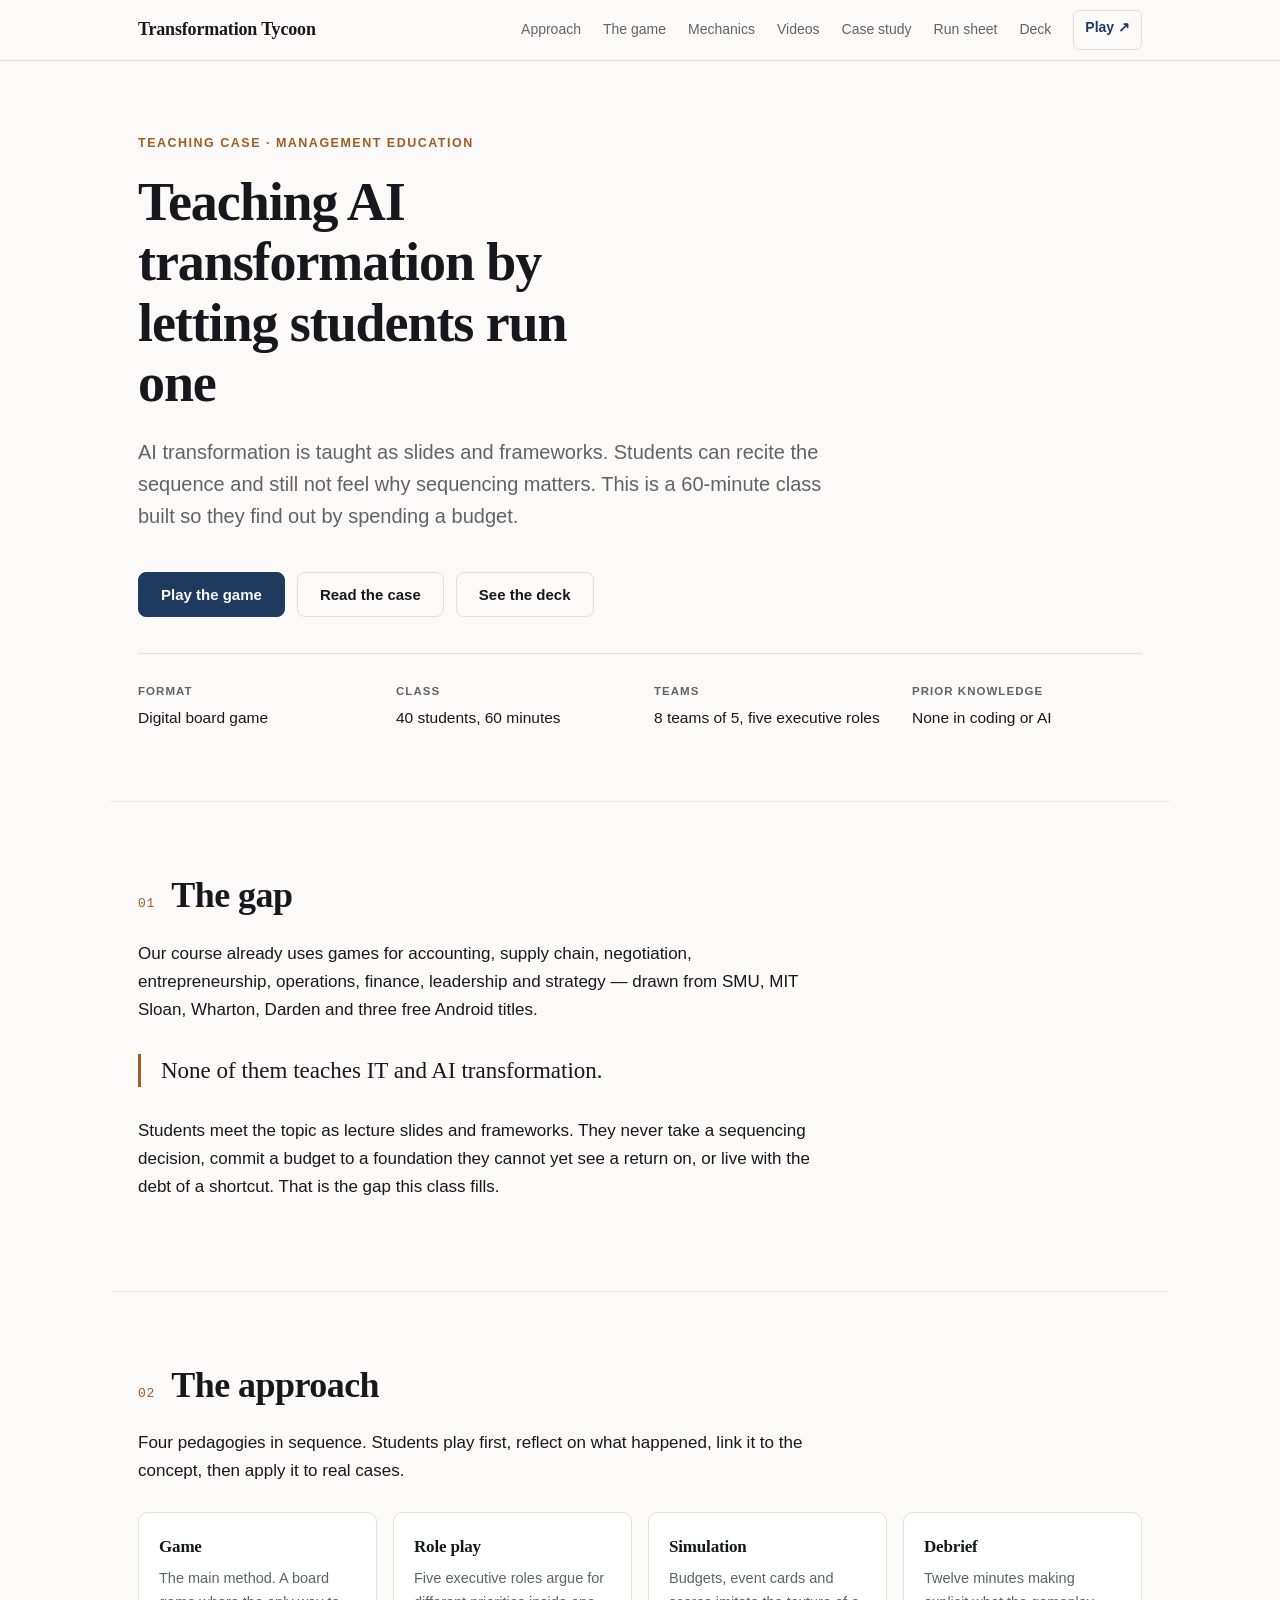
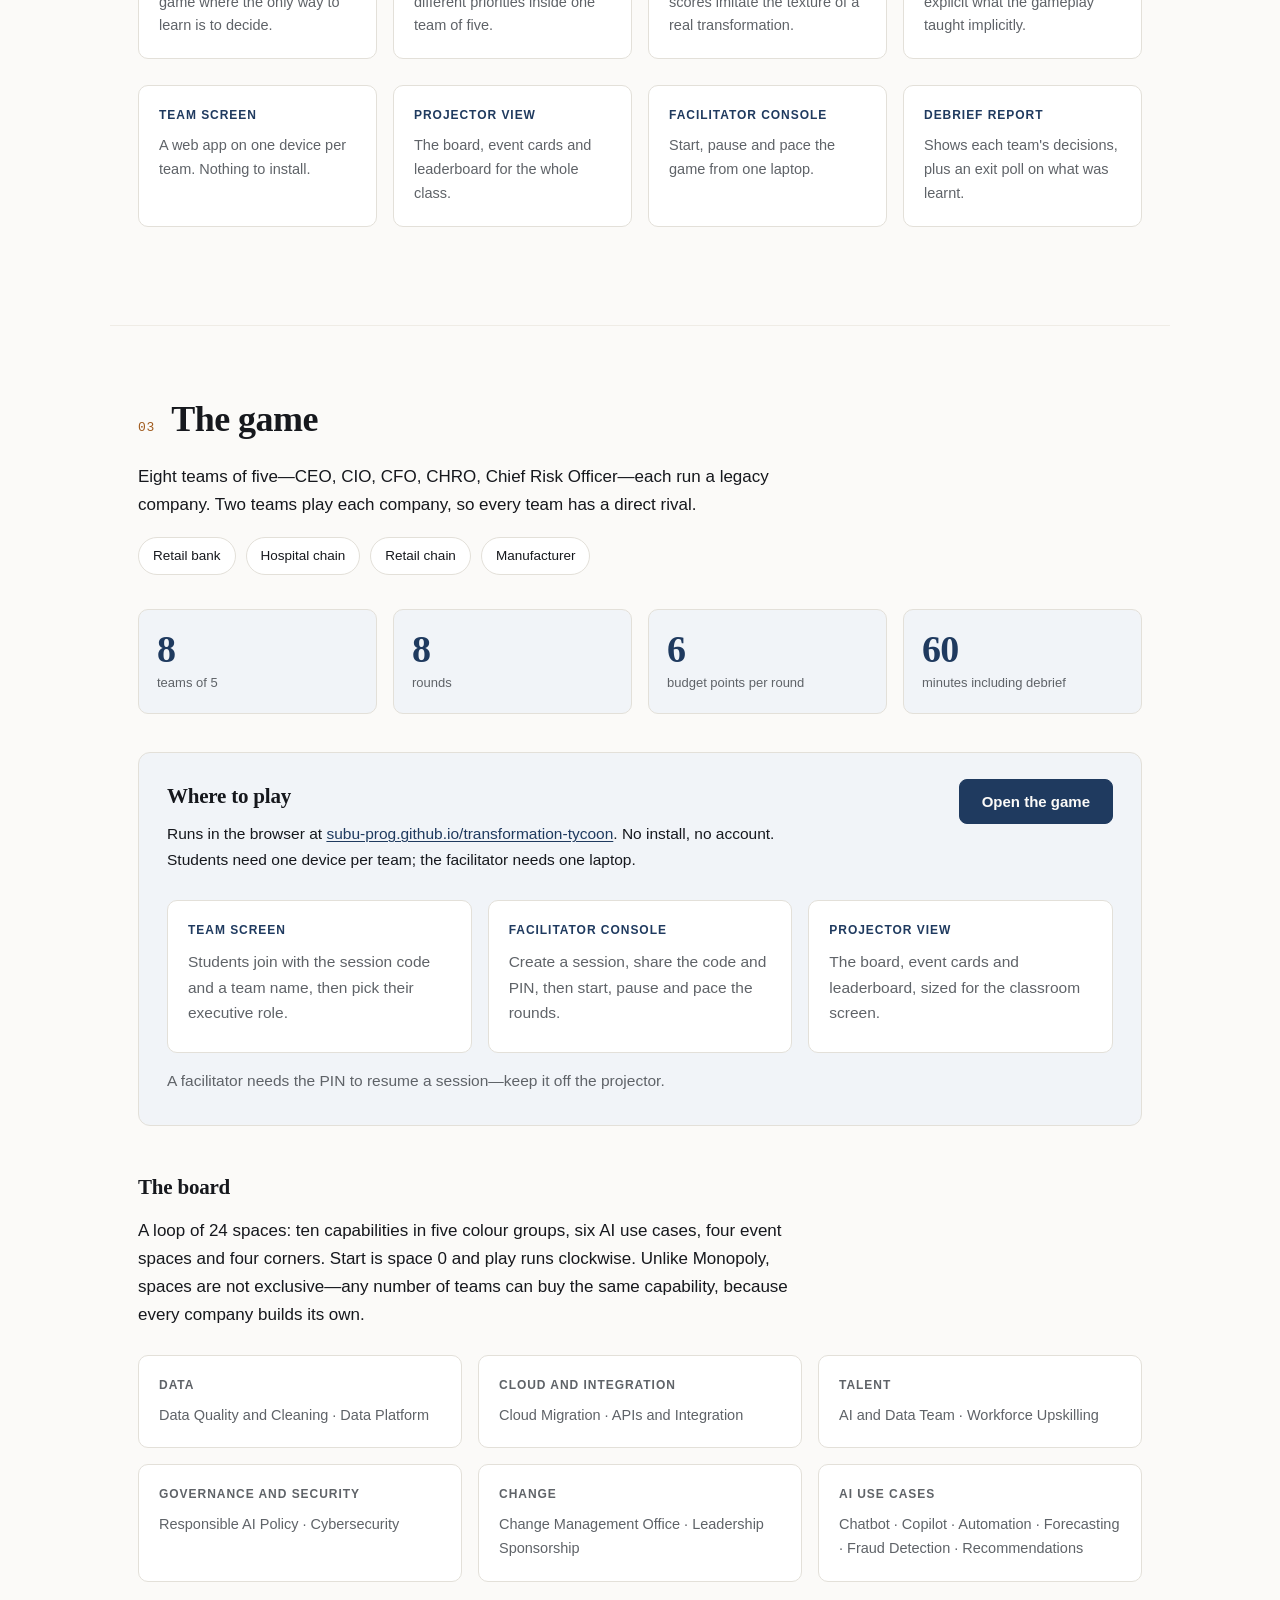
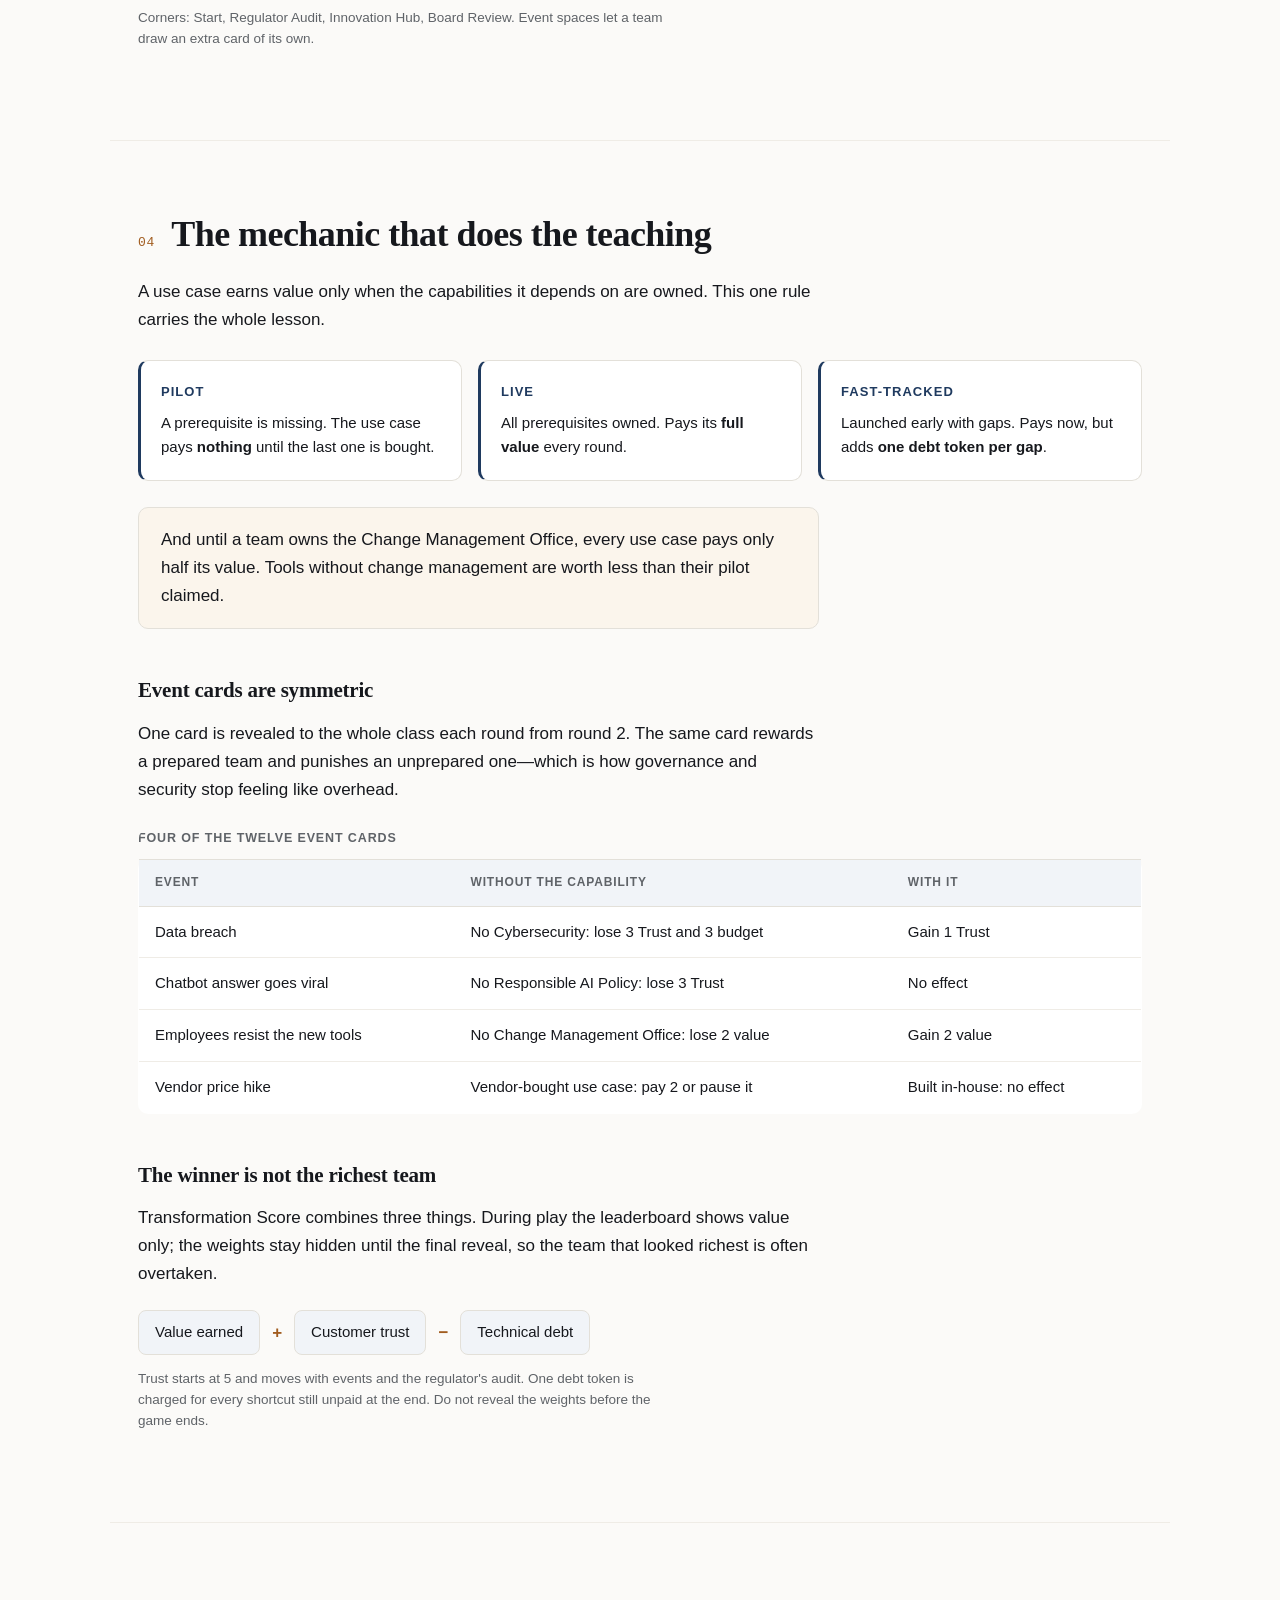
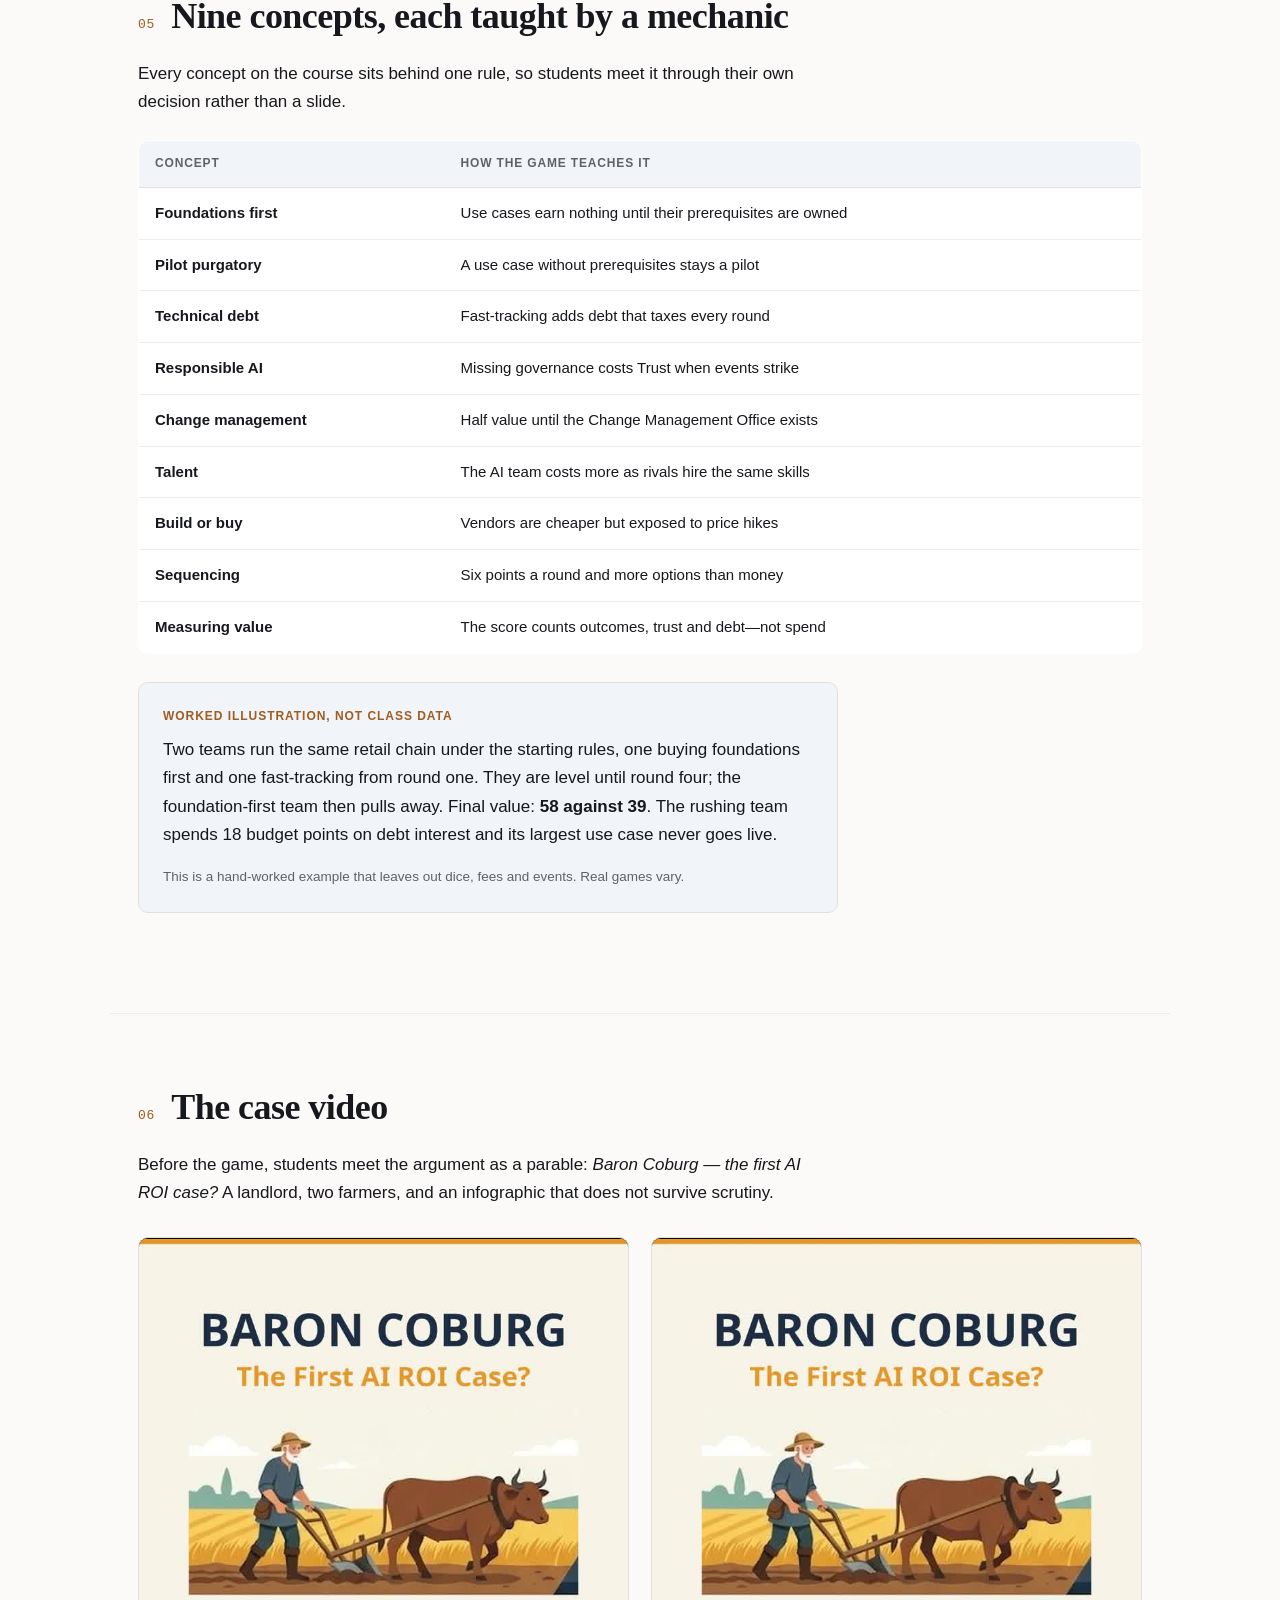
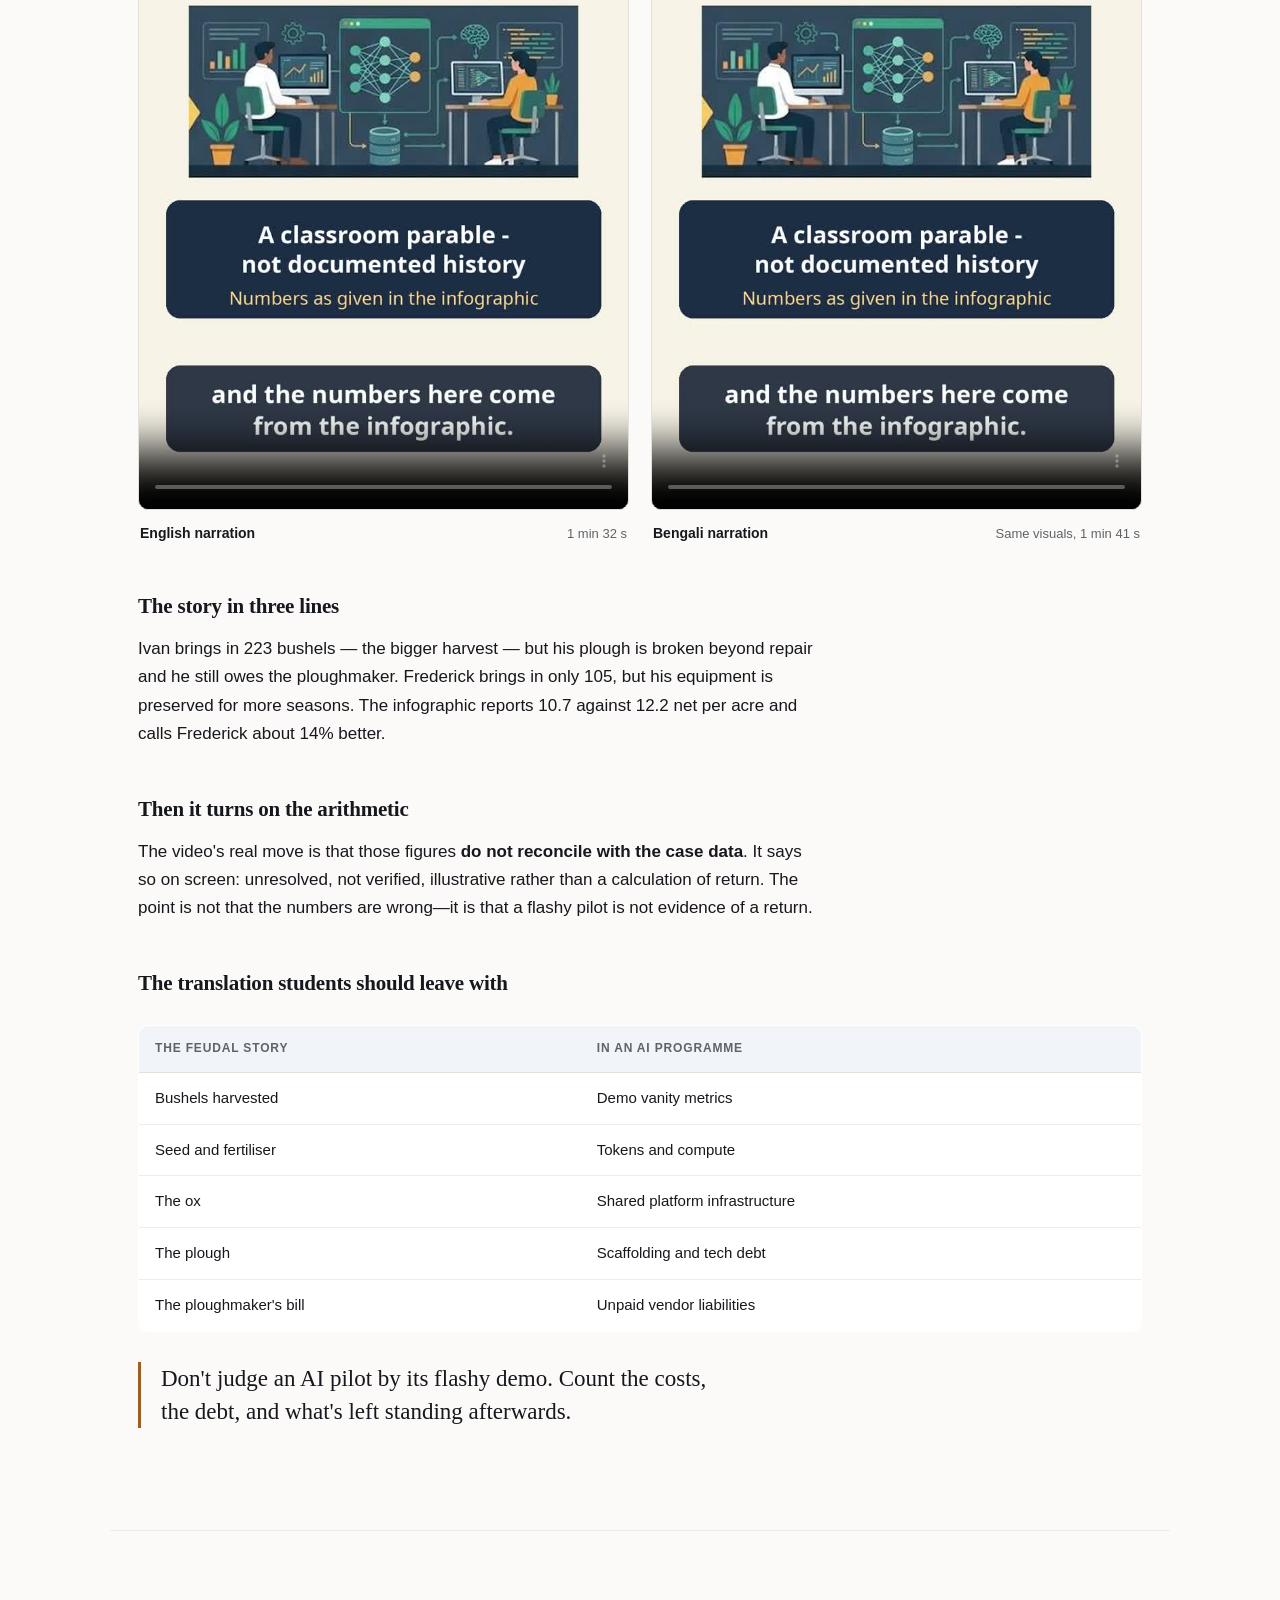
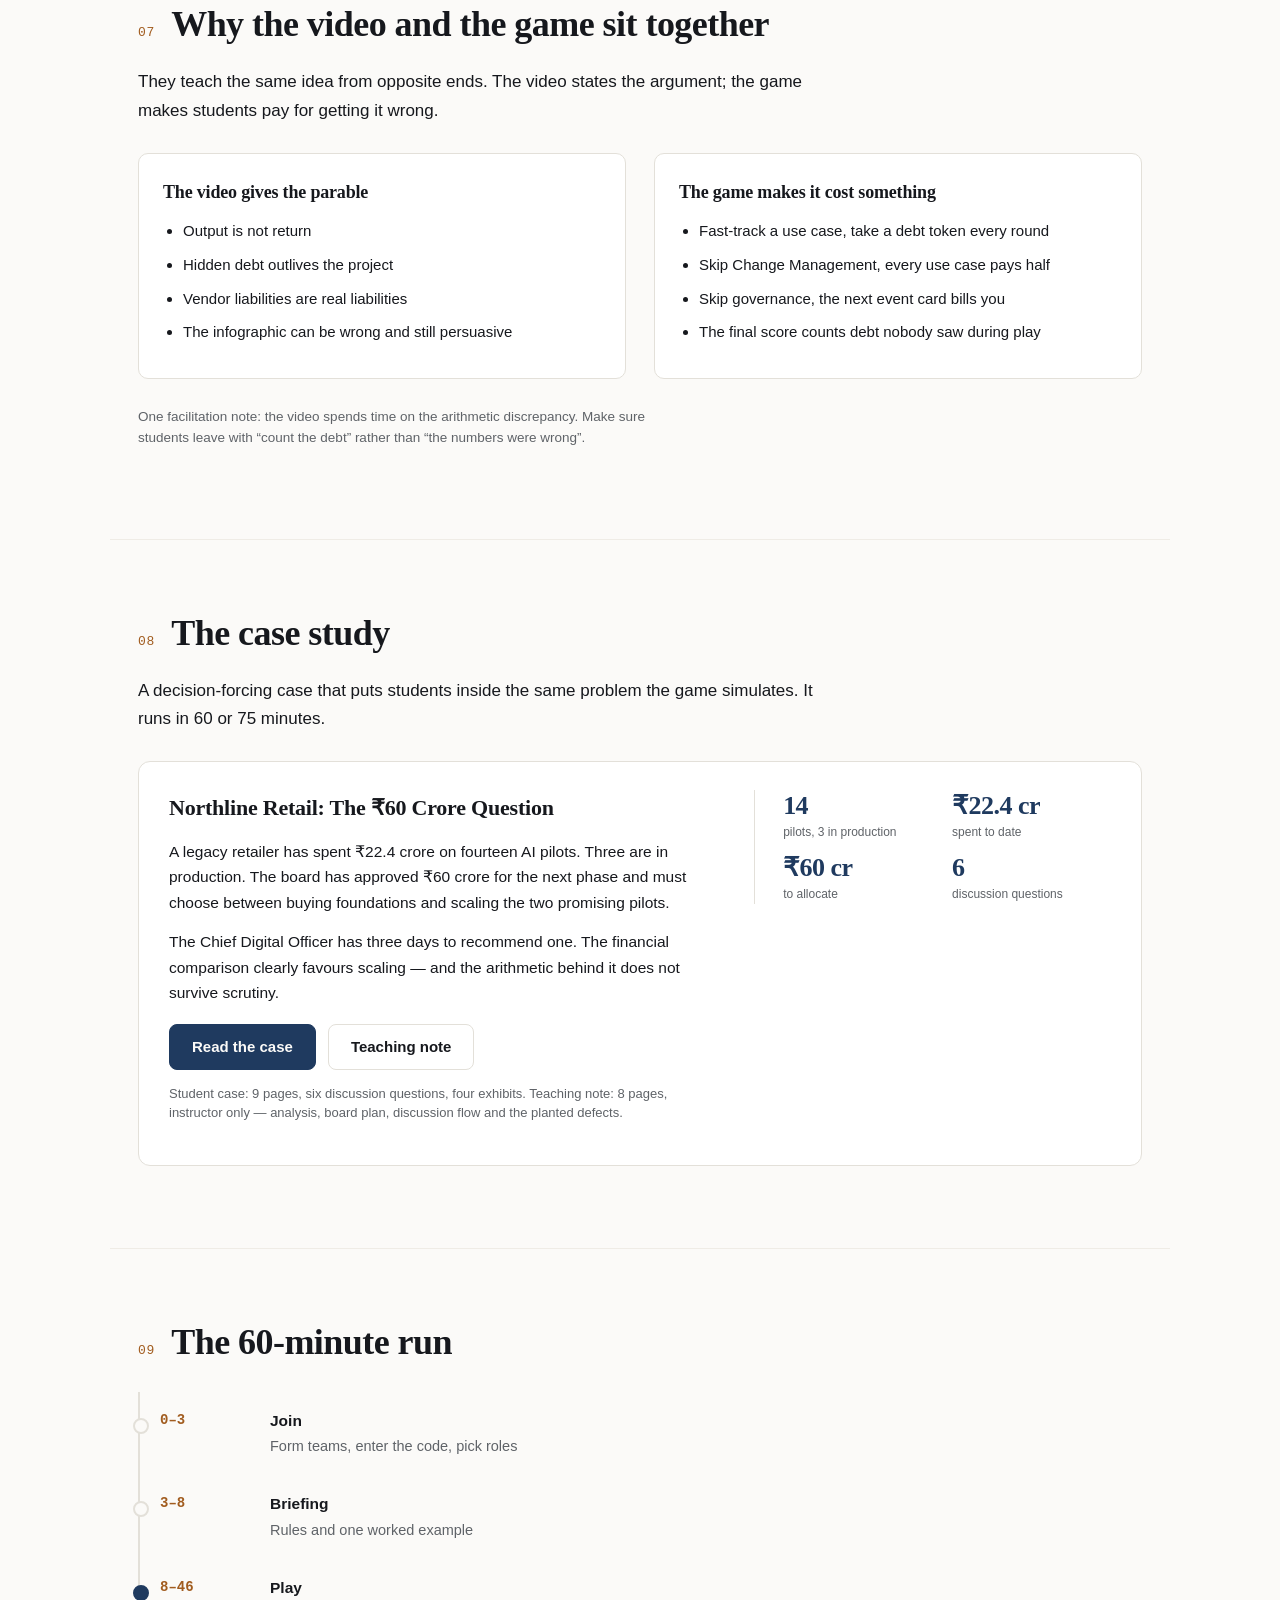
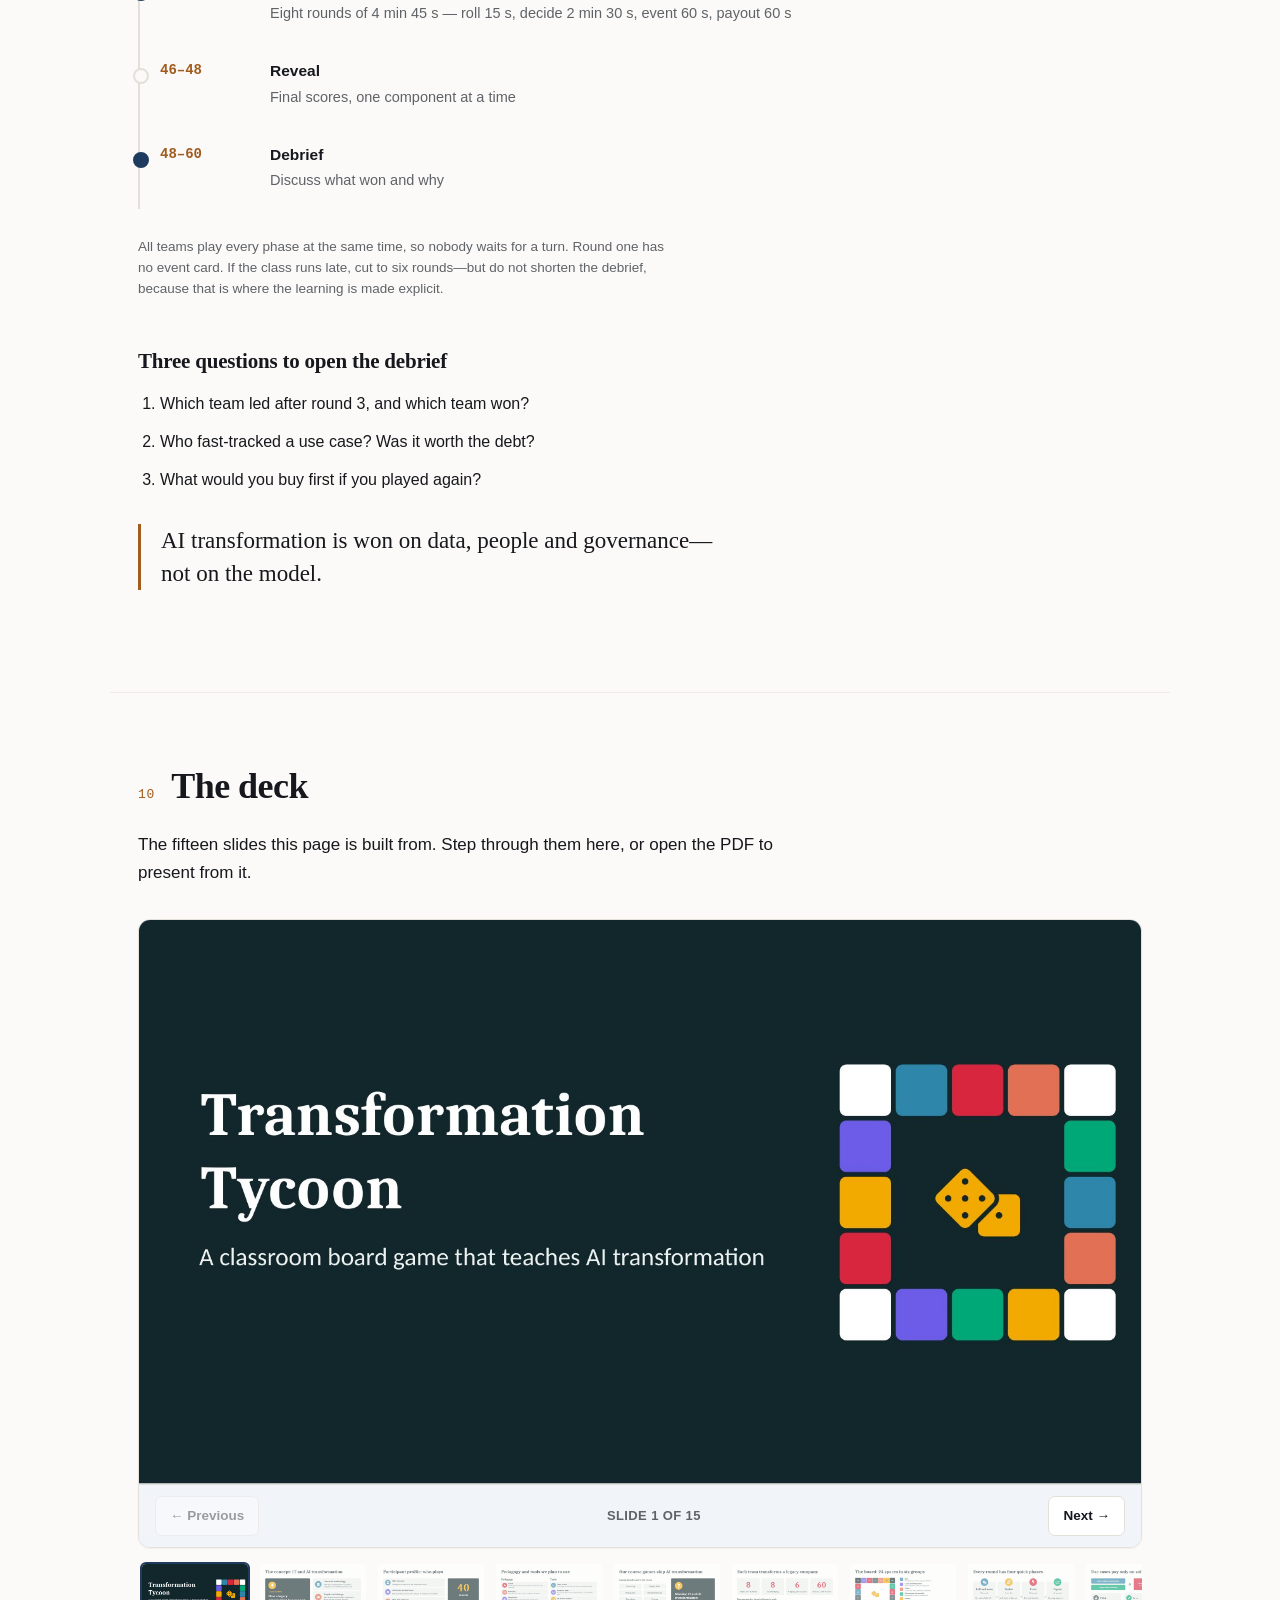
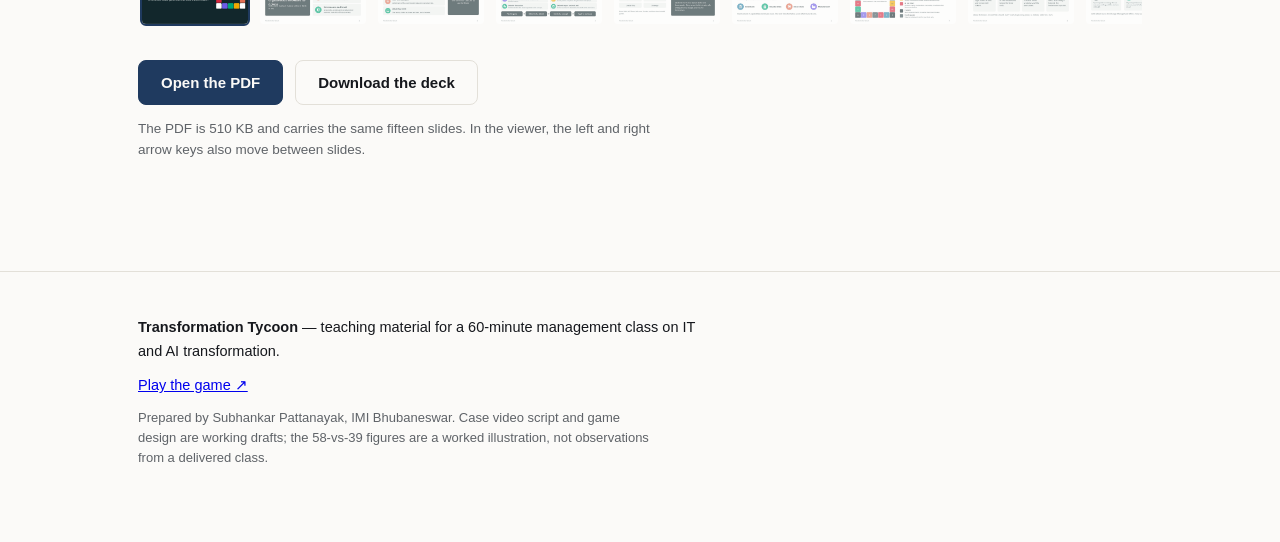
==== commit 4d34437a: "Add Northline Retail case study and instructor teaching note Student case (9 pp) with four exhibits " ====
--- a/index.html
+++ b/index.html
@@ -17,6 +17,7 @@
       <a href="#game">The game</a>
       <a href="#mechanics">Mechanics</a>
       <a href="#videos">Videos</a>
+      <a href="#case">Case study</a>
       <a href="#run">Run sheet</a>
       <a href="#deck">Deck</a>
       <a class="nav-play" href="https://subu-prog.github.io/transformation-tycoon/" target="_blank" rel="noopener">Play&nbsp;&nearr;</a>
@@ -32,8 +33,8 @@
     <p class="lede">AI transformation is taught as slides and frameworks. Students can recite the sequence and still not feel why sequencing matters. This is a 60-minute class built so they find out by spending a budget.</p>
     <div class="btn-row">
       <a class="btn btn-primary" href="https://subu-prog.github.io/transformation-tycoon/" target="_blank" rel="noopener">Play the game</a>
+      <a class="btn btn-ghost" href="case.html">Read the case</a>
       <a class="btn btn-ghost" href="#deck">See the deck</a>
-      <a class="btn btn-ghost" href="#game">See how it works</a>
     </div>
     <dl class="meta">
       <div><dt>Format</dt><dd>Digital board game</dd></div>
@@ -265,8 +266,32 @@
     <p class="small">One facilitation note: the video spends time on the arithmetic discrepancy. Make sure students leave with &ldquo;count the debt&rdquo; rather than &ldquo;the numbers were wrong&rdquo;.</p>
   </section>
 
+  <section class="wrap" id="case">
+    <h2><span class="num">08</span> The case study</h2>
+    <p>A decision-forcing case that puts students inside the same problem the game simulates. It runs in 60 or 75 minutes.</p>
+
+    <div class="case-teaser">
+      <div class="case-body">
+        <h3>Northline Retail: The ₹60&nbsp;Crore Question</h3>
+        <p>A legacy retailer has spent ₹22.4 crore on fourteen AI pilots. Three are in production. The board has approved ₹60 crore for the next phase and must choose between buying foundations and scaling the two promising pilots.</p>
+        <p>The Chief Digital Officer has three days to recommend one. The financial comparison clearly favours scaling — and the arithmetic behind it does not survive scrutiny.</p>
+        <div class="btn-row">
+          <a class="btn btn-primary" href="case.html">Read the case</a>
+          <a class="btn btn-ghost" href="teaching-note.html">Teaching note</a>
+        </div>
+        <p class="small">Student case: 9 pages, six discussion questions, four exhibits. Teaching note: 8 pages, instructor only — analysis, board plan, discussion flow and the planted defects.</p>
+      </div>
+      <div class="case-facts">
+        <div><strong>14</strong><span>pilots, 3 in production</span></div>
+        <div><strong>₹22.4 cr</strong><span>spent to date</span></div>
+        <div><strong>₹60 cr</strong><span>to allocate</span></div>
+        <div><strong>6</strong><span>discussion questions</span></div>
+      </div>
+    </div>
+  </section>
+
   <section class="wrap" id="run">
-    <h2><span class="num">08</span> The 60-minute run</h2>
+    <h2><span class="num">09</span> The 60-minute run</h2>
     <div class="timeline">
       <div class="tl-row"><span class="tl-time">0&ndash;3</span><div><strong>Join</strong><p>Form teams, enter the code, pick roles</p></div></div>
       <div class="tl-row"><span class="tl-time">3&ndash;8</span><div><strong>Briefing</strong><p>Rules and one worked example</p></div></div>
@@ -286,7 +311,7 @@
   </section>
 
   <section class="wrap" id="deck">
-    <h2><span class="num">09</span> The deck</h2>
+    <h2><span class="num">10</span> The deck</h2>
     <p>The fifteen slides this page is built from. Step through them here, or open the PDF to present from it.</p>
 
     <div class="deck-viewer">
--- a/assets/style.css
+++ b/assets/style.css
@@ -310,9 +310,35 @@
 .deck-thumb.active{opacity:1; border-color:var(--accent)}
 .deck-actions{margin:6px 0 14px}
 
+/* ---------- case study teaser ---------- */
+.case-teaser{
+  display:grid; grid-template-columns:1.55fr 1fr; gap:32px; align-items:start;
+  background:var(--surface); border:1px solid var(--line); border-radius:12px;
+  padding:28px 30px; margin:28px 0 10px;
+}
+.case-body h3{
+  font-family:var(--serif); font-size:22px; font-weight:600; margin:0 0 12px;
+  letter-spacing:-.01em;
+}
+.case-body p{font-size:15.5px; margin:0 0 14px}
+.case-body .btn-row{margin:18px 0 14px}
+.case-body .small{font-size:13px; line-height:1.5}
+.case-facts{
+  display:grid; grid-template-columns:1fr 1fr; gap:10px;
+  border-left:1px solid var(--line); padding-left:28px;
+}
+.case-facts div{padding:2px 0}
+.case-facts strong{
+  display:block; font-family:var(--serif); font-size:26px; line-height:1.1;
+  color:var(--accent); letter-spacing:-.02em; margin-bottom:3px;
+}
+.case-facts span{font-size:12px; color:var(--muted); line-height:1.35; display:block}
+
 /* ---------- responsive ---------- */
 @media (max-width:900px){
   .meta,.stats{grid-template-columns:repeat(2,minmax(0,1fr))}
+  .case-teaser{grid-template-columns:1fr; gap:24px}
+  .case-facts{border-left:0; padding-left:0; border-top:1px solid var(--line); padding-top:20px}
   .grid4{grid-template-columns:repeat(2,minmax(0,1fr))}
   .grid3{grid-template-columns:1fr}
   .videos{grid-template-columns:1fr}
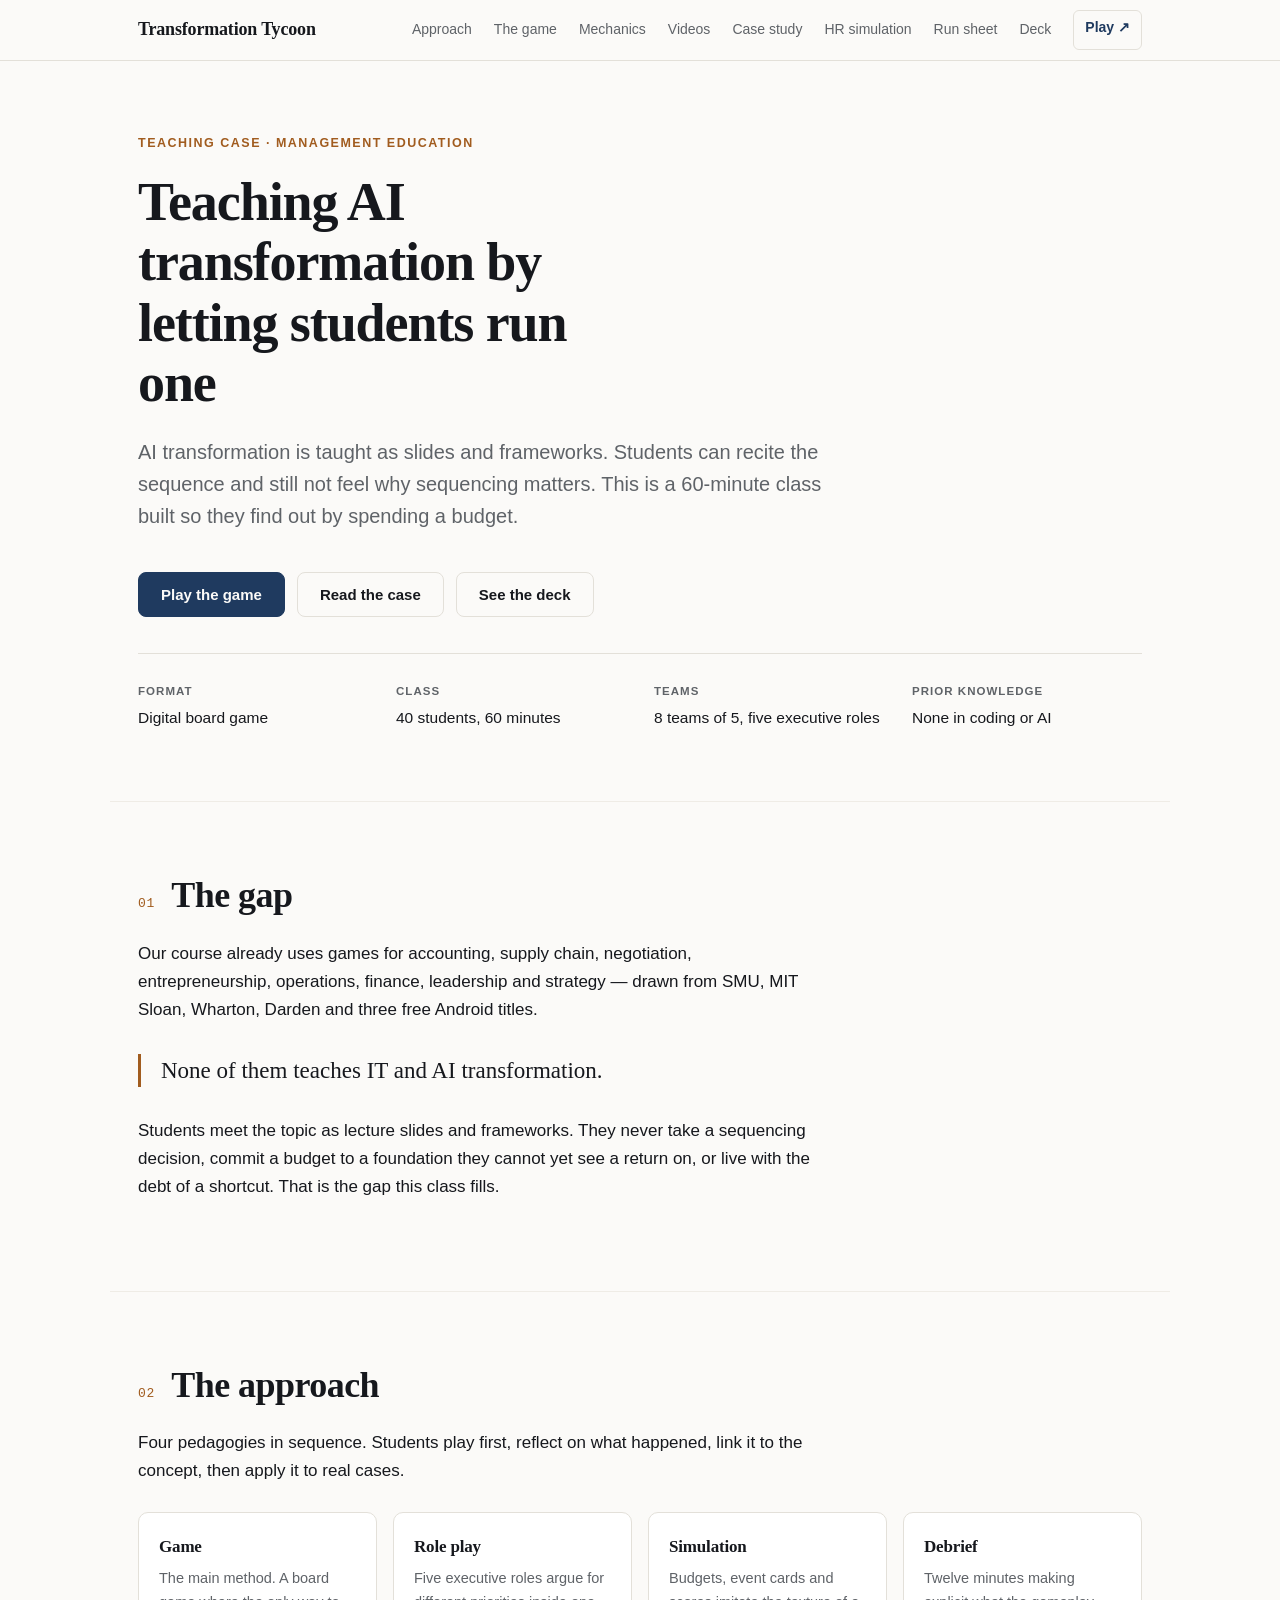
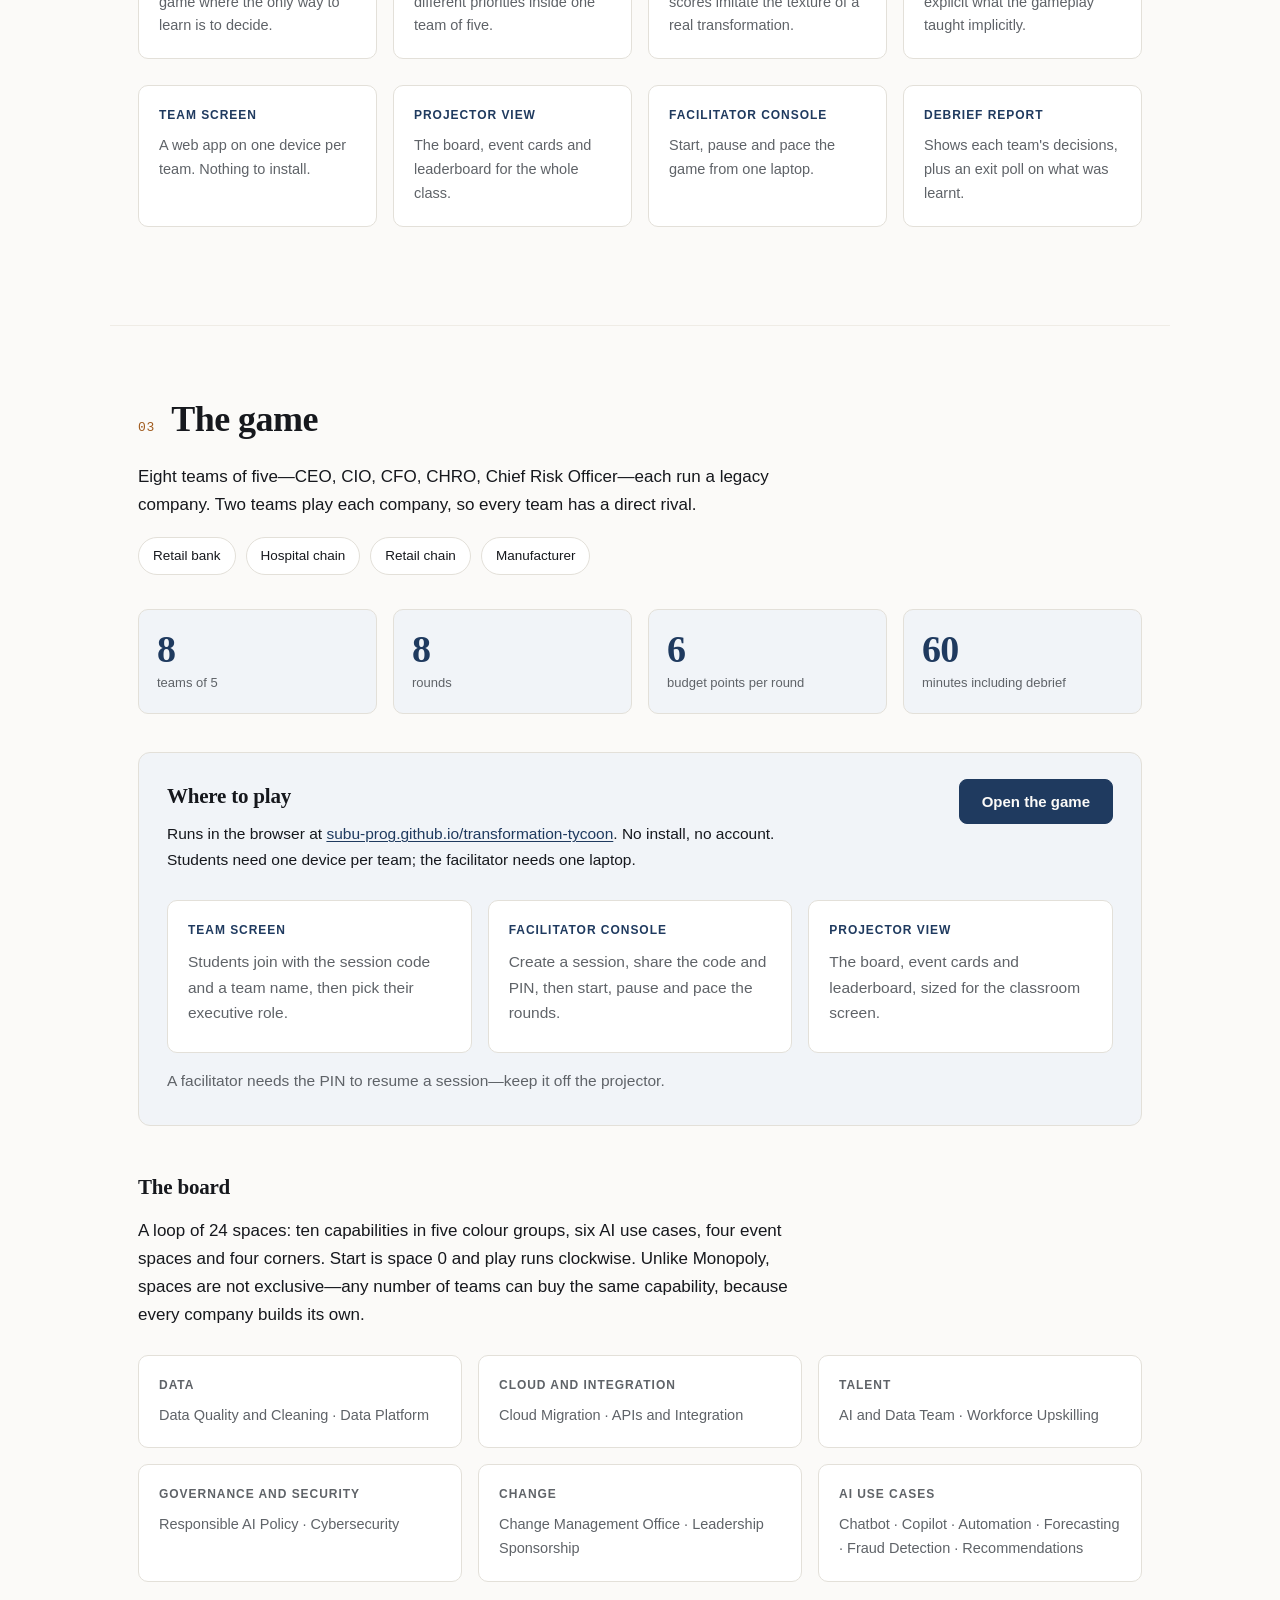
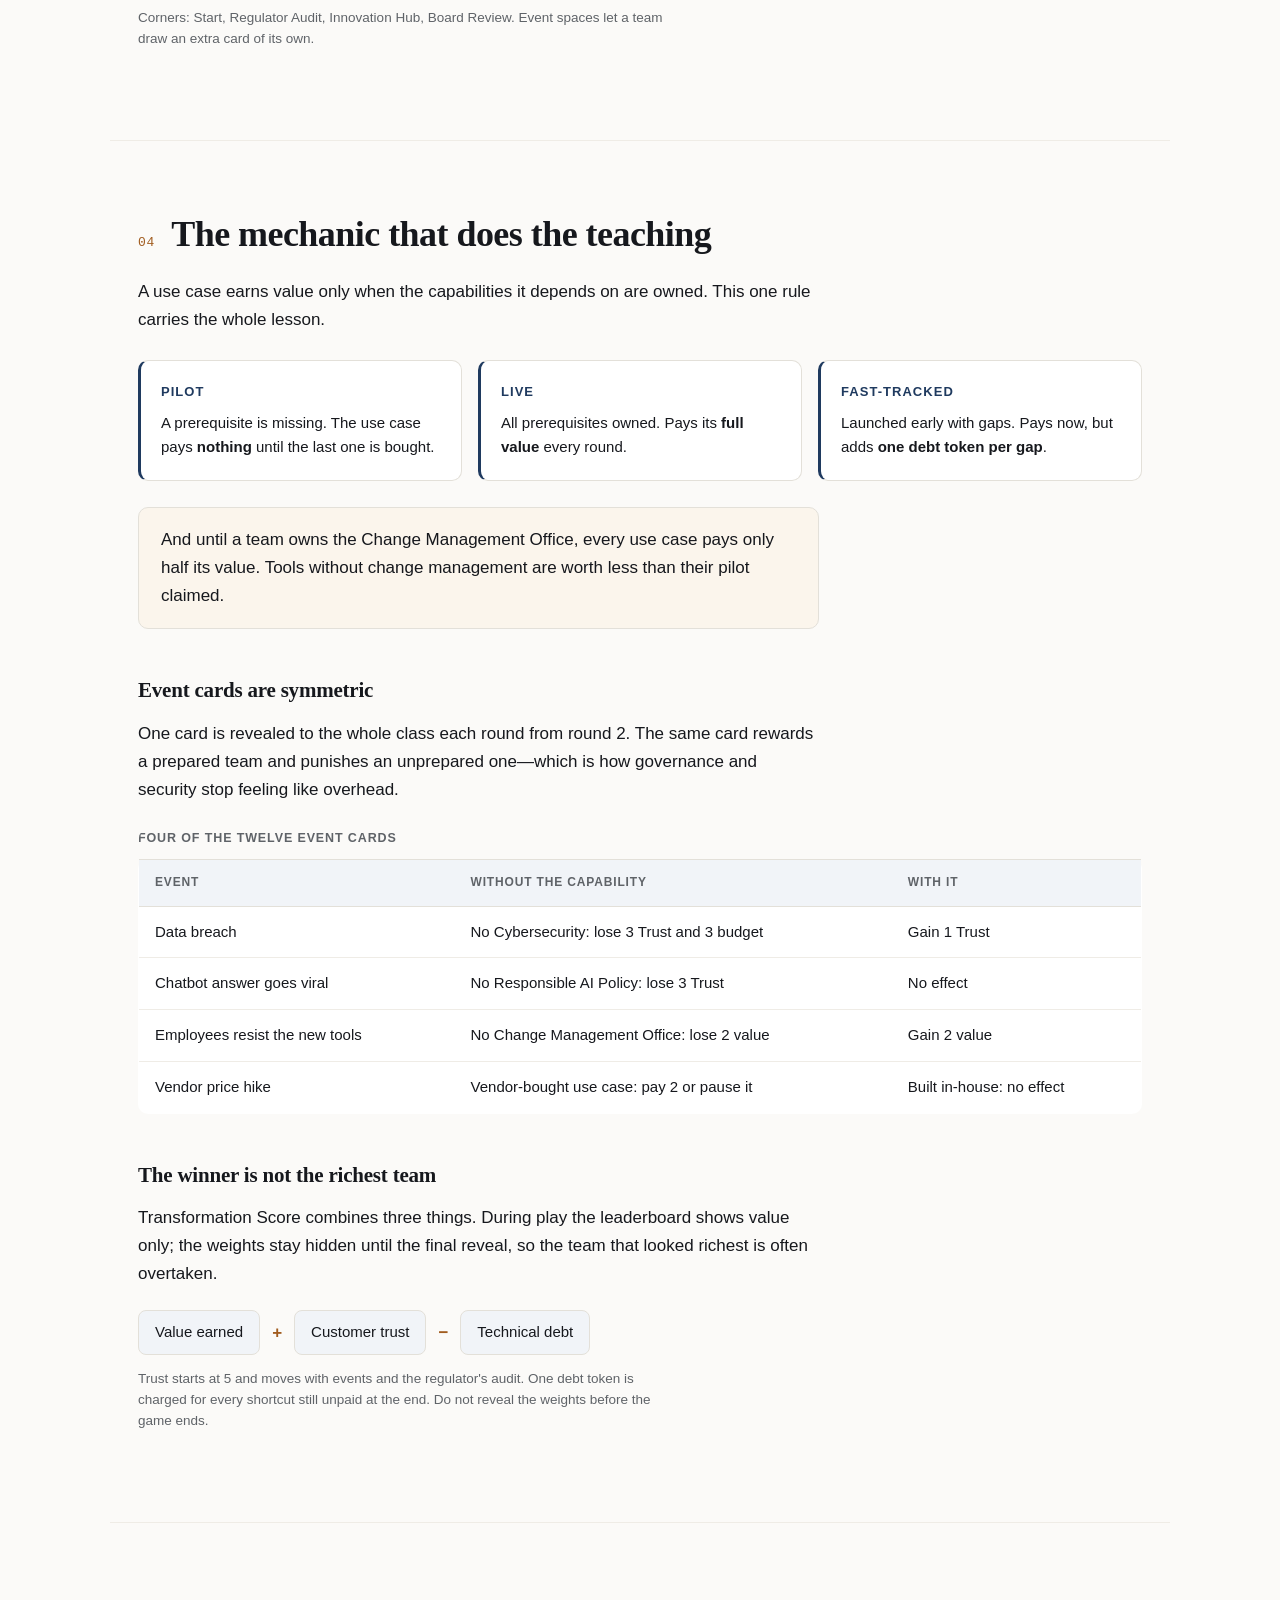
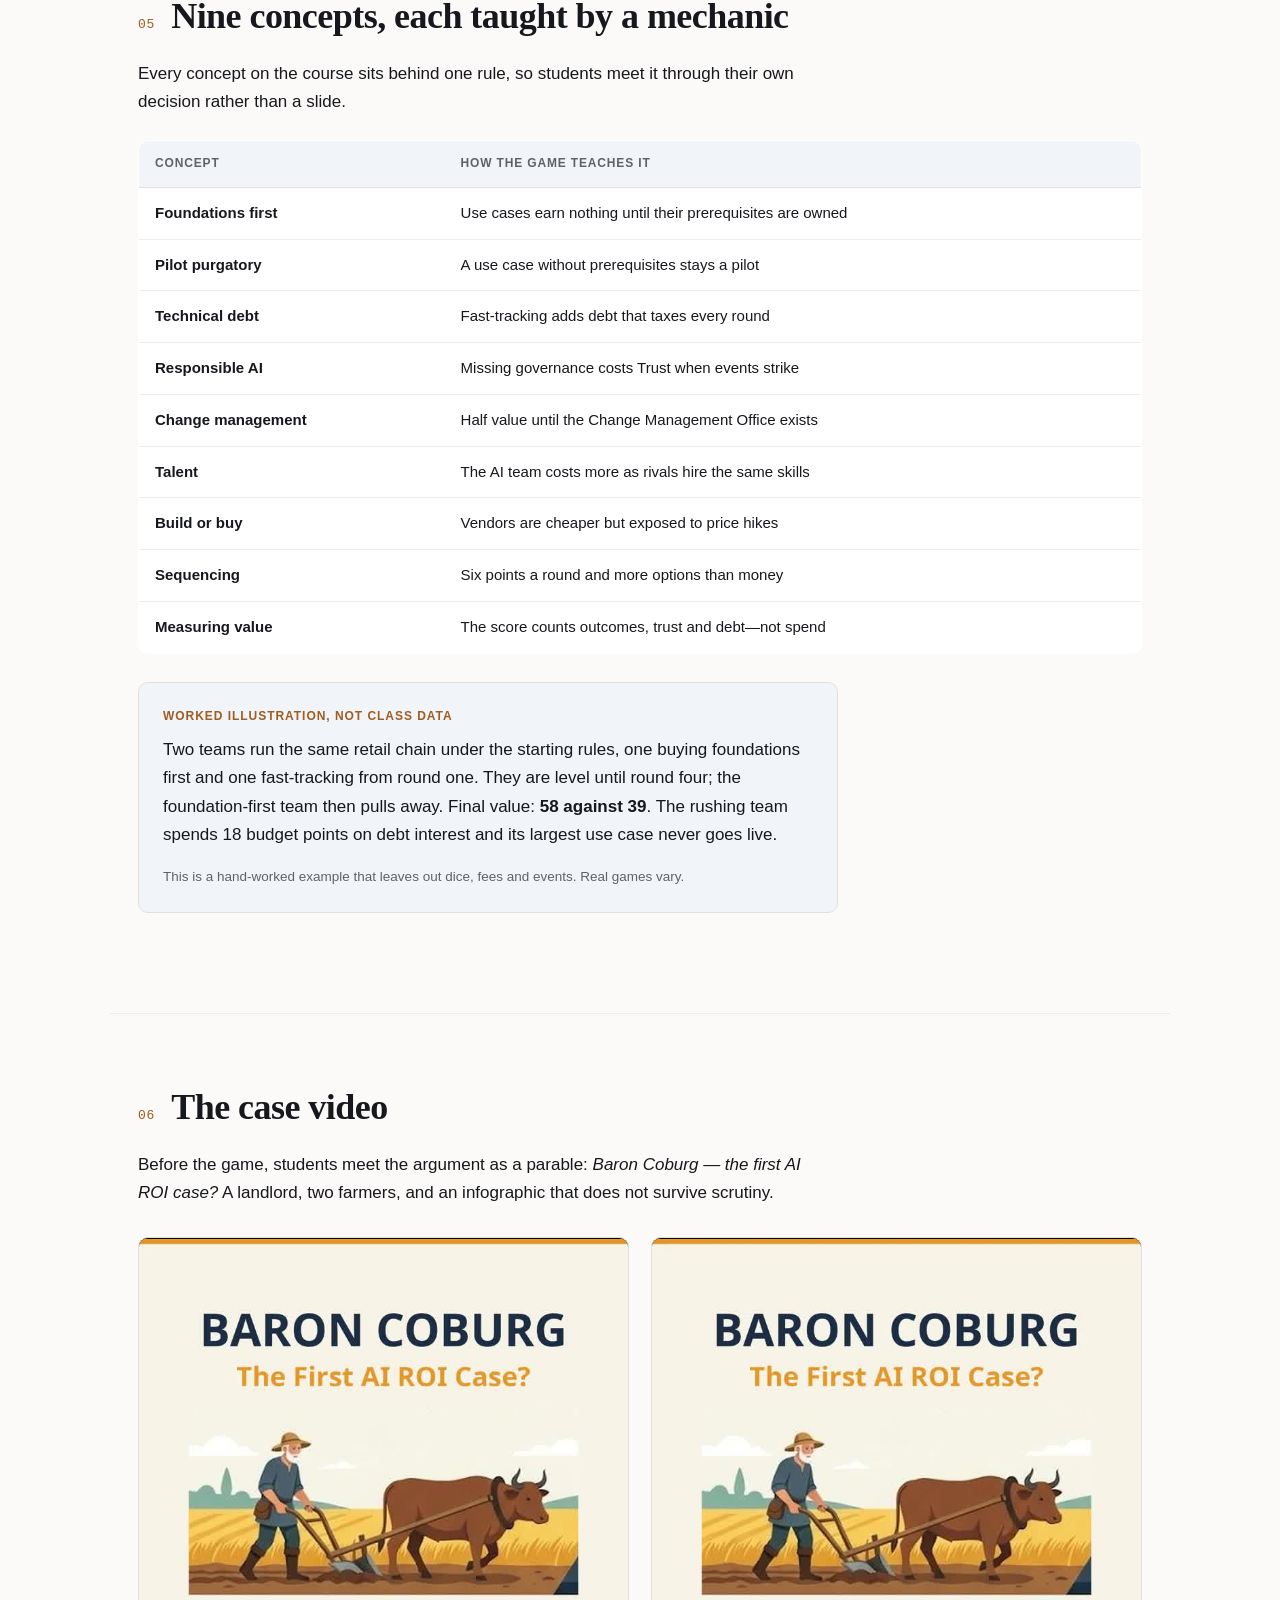
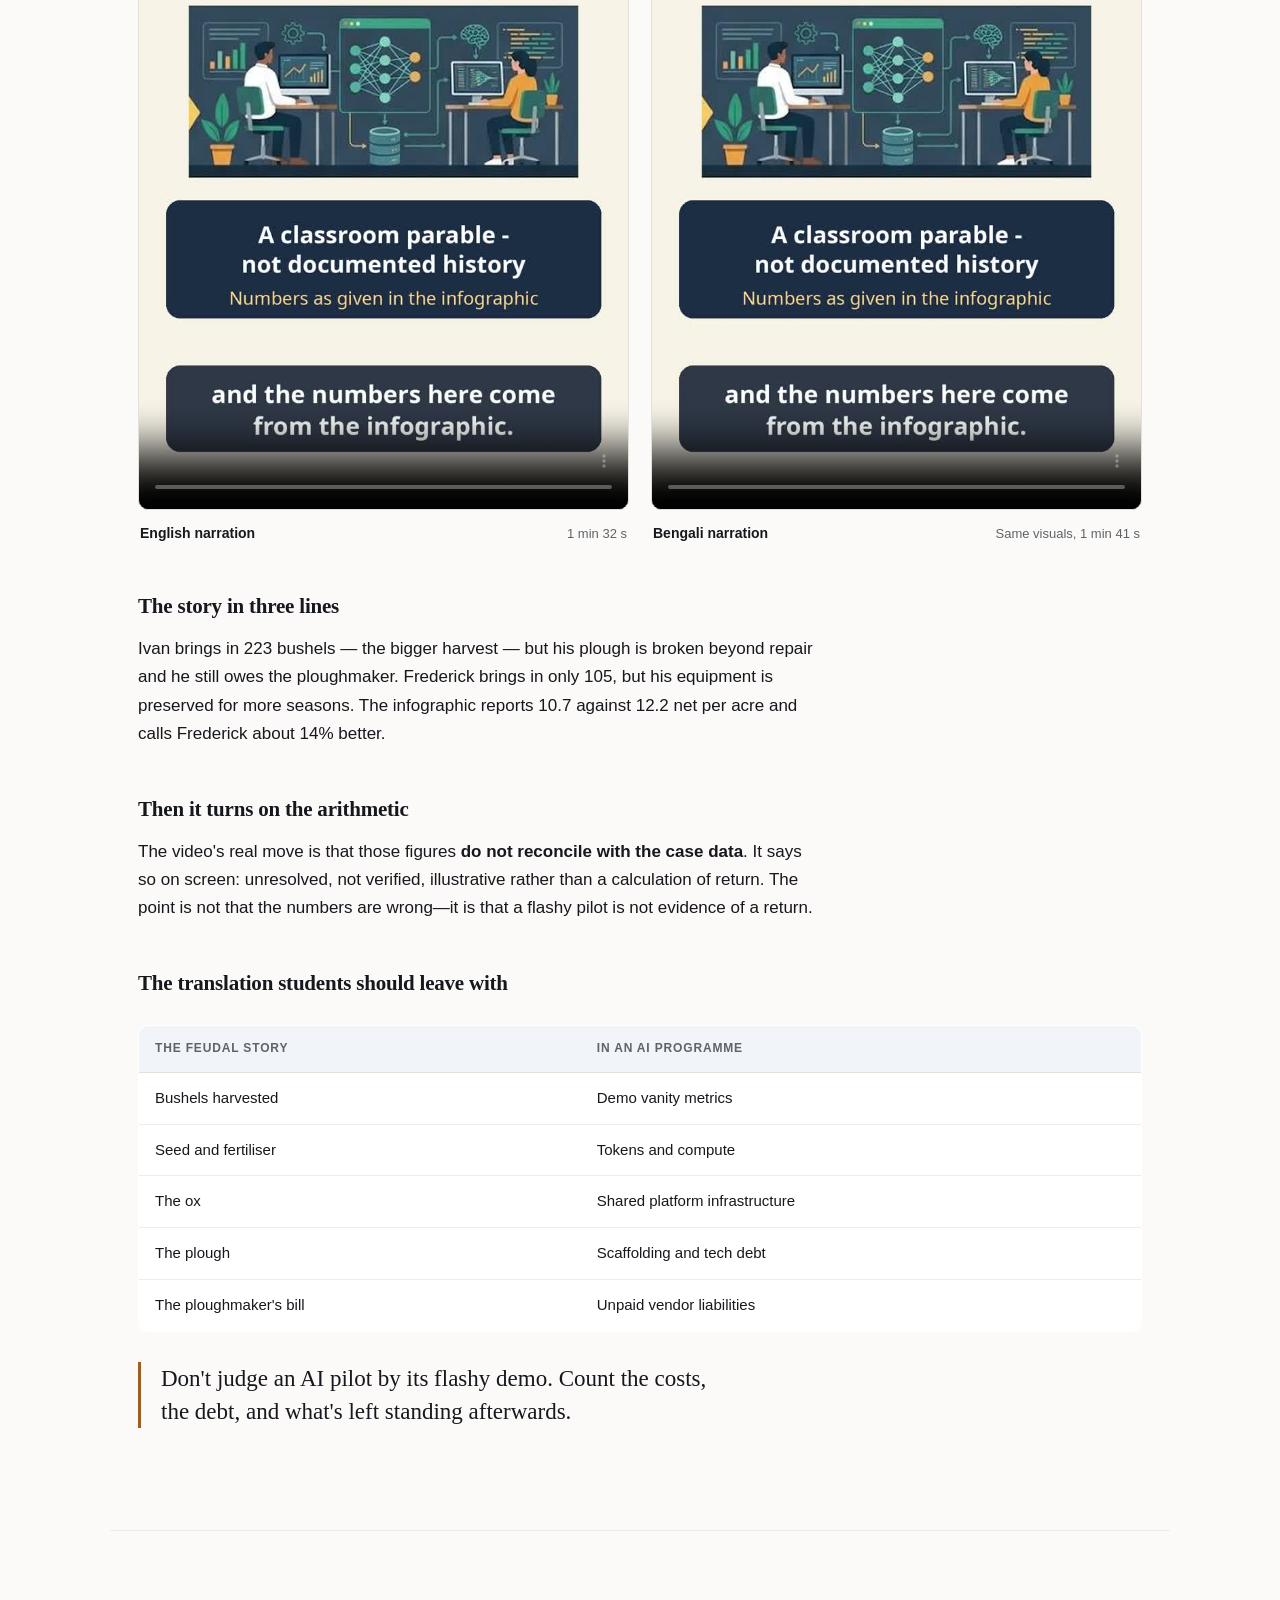
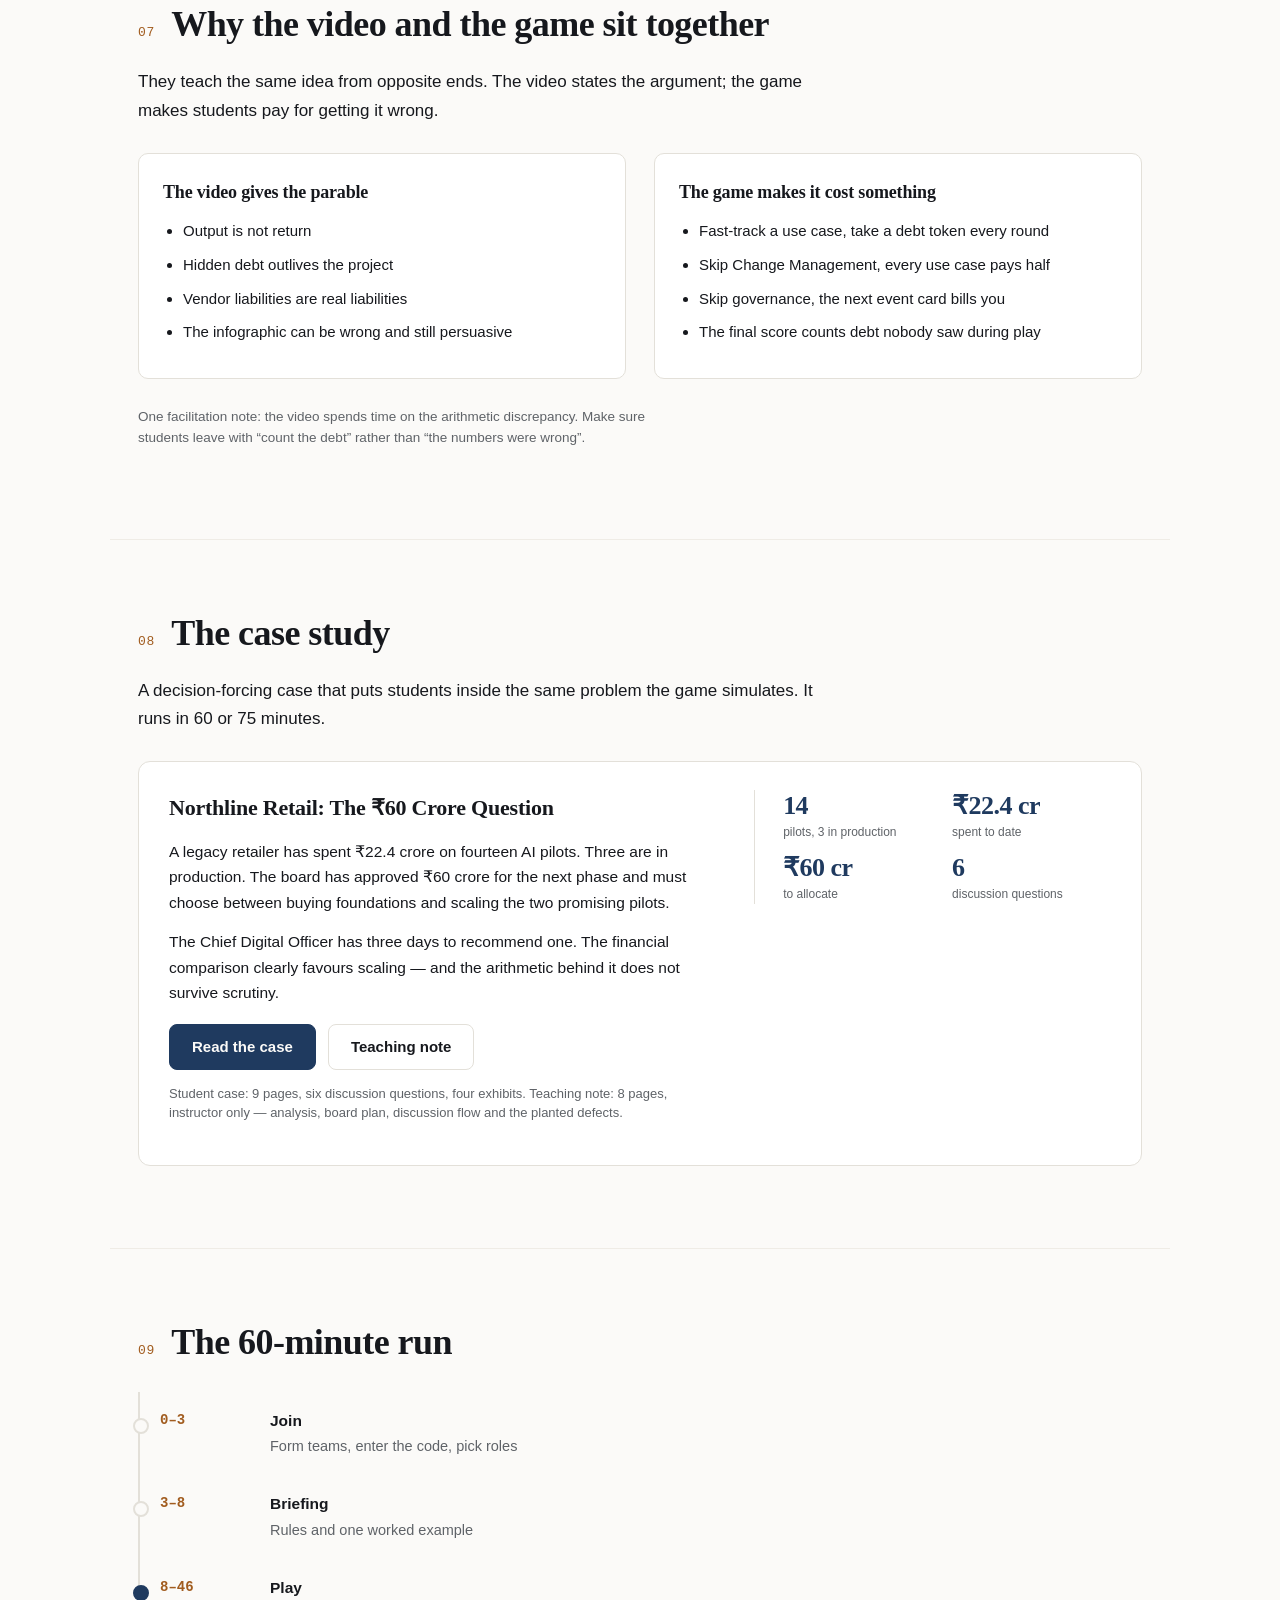
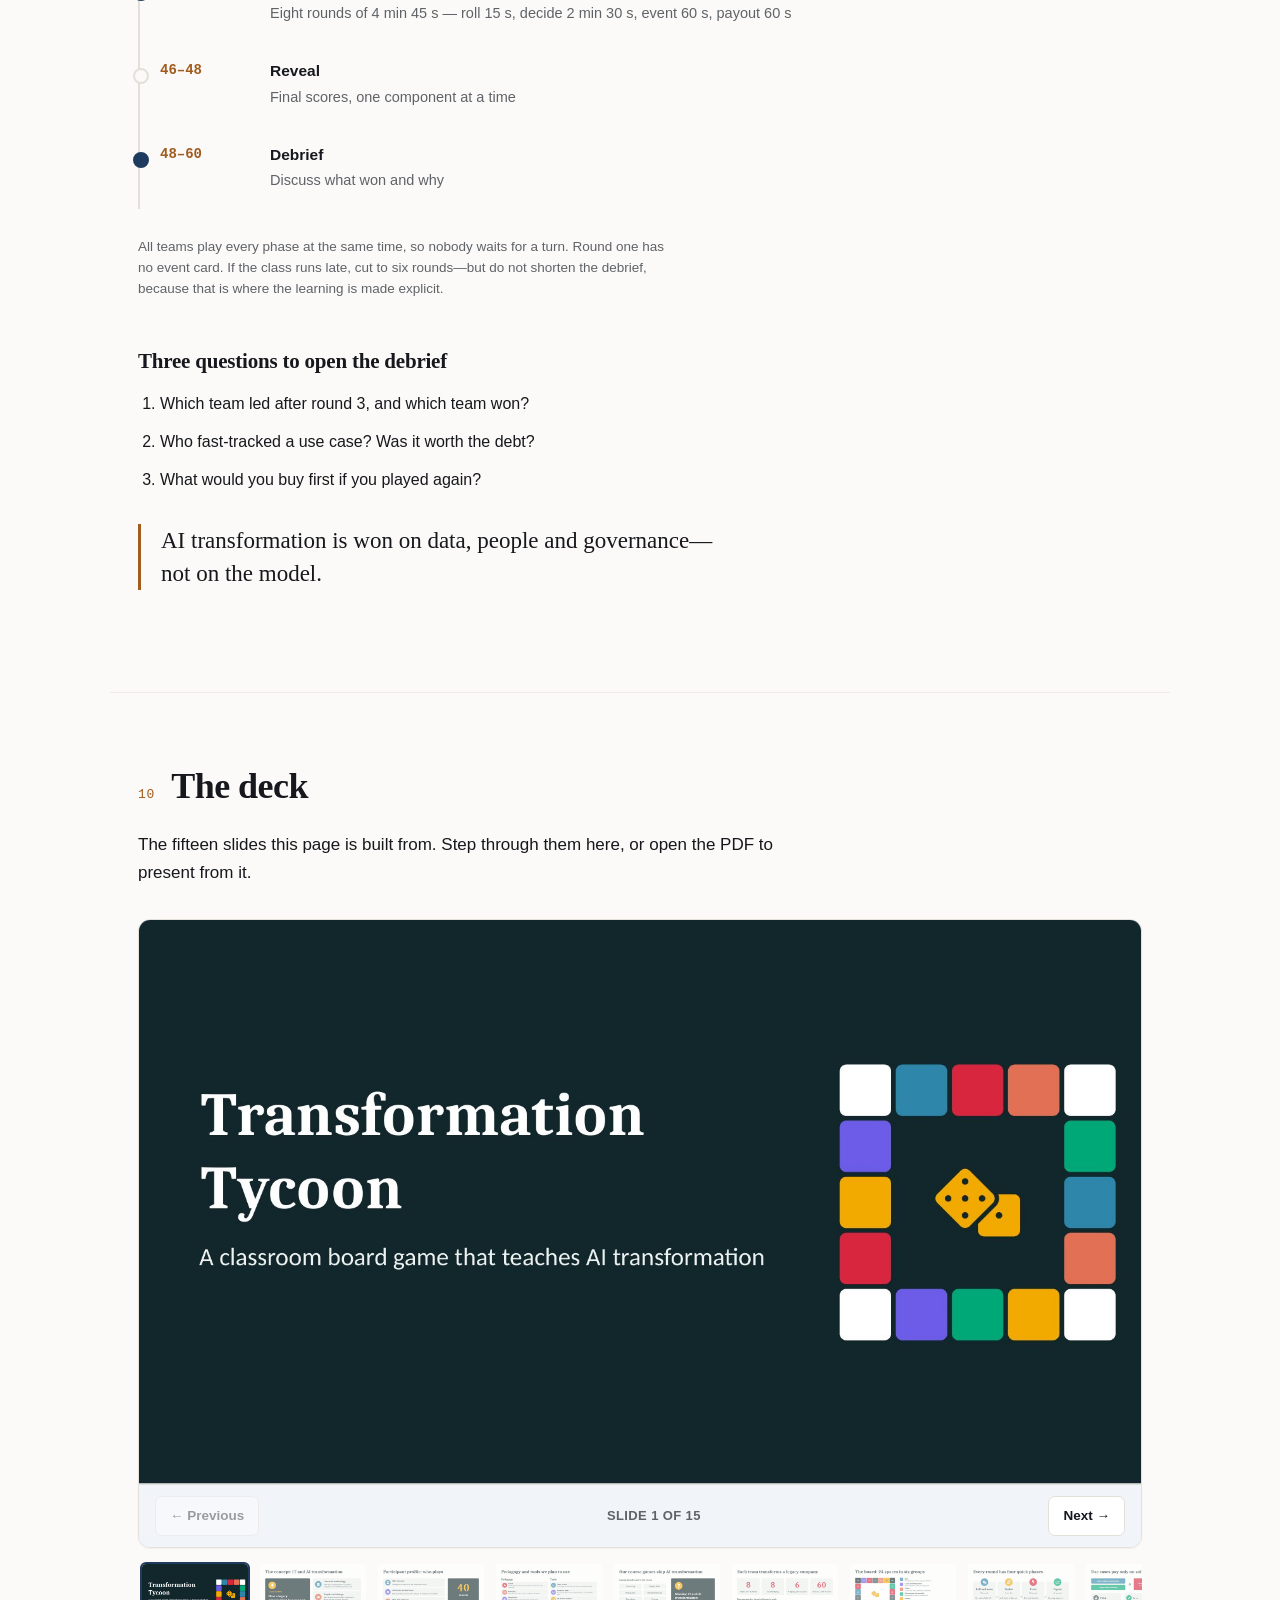
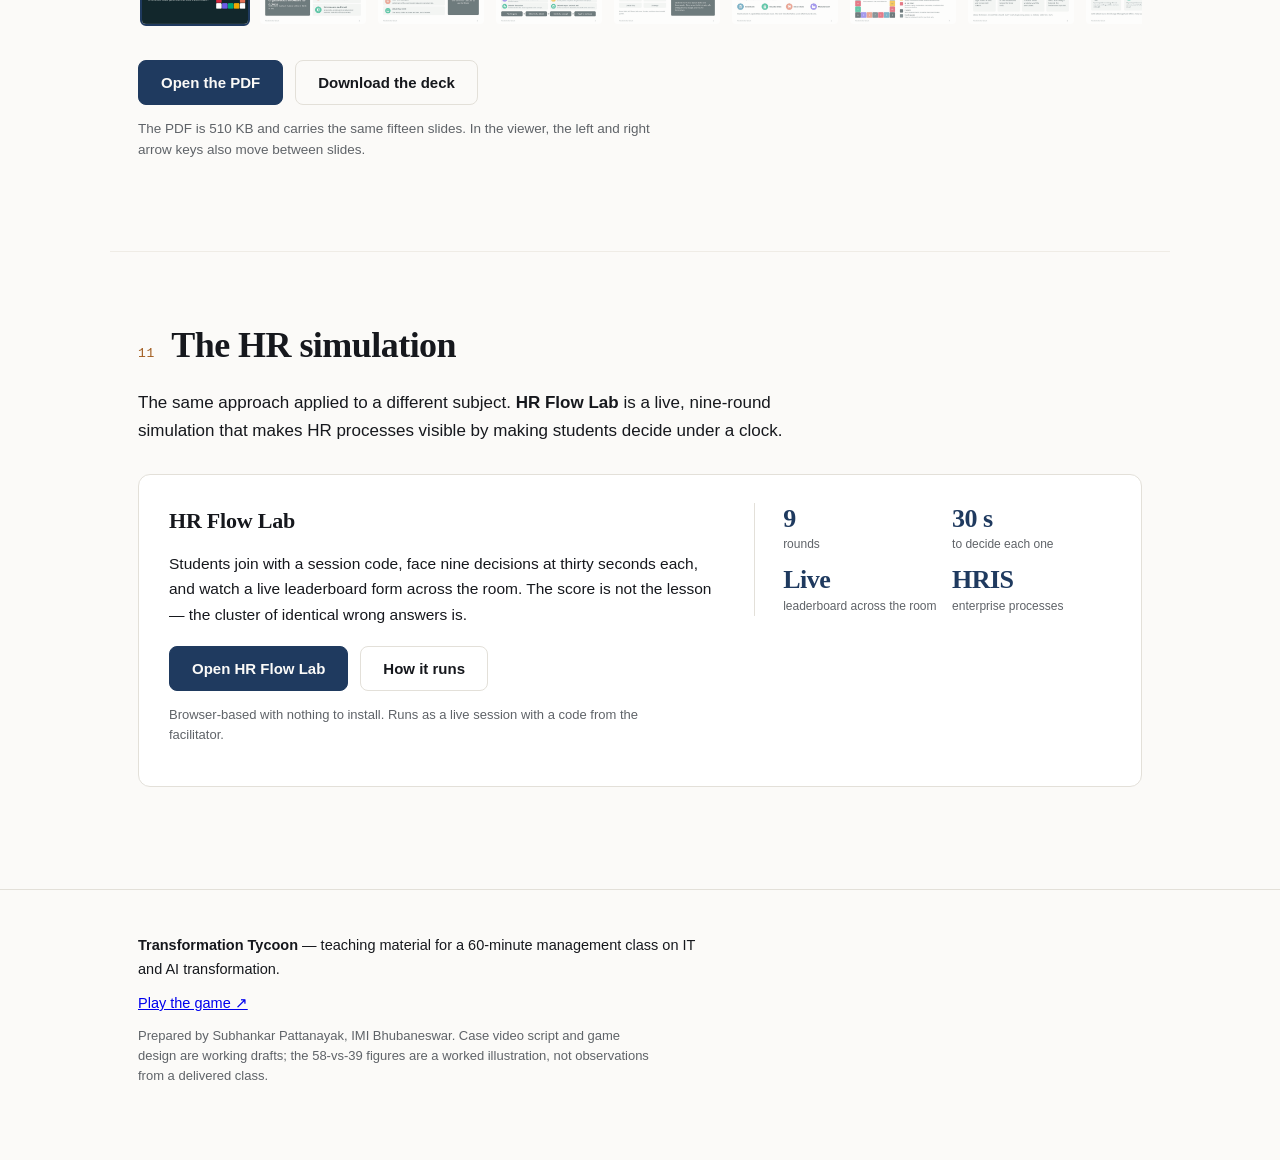
==== commit 5b2356c7: "Add HR Flow Lab simulation to the showcase New showcase page for the Enterprise HRIS simulation at s" ====
--- a/index.html
+++ b/index.html
@@ -18,6 +18,7 @@
       <a href="#mechanics">Mechanics</a>
       <a href="#videos">Videos</a>
       <a href="#case">Case study</a>
+      <a href="hr-simulation.html">HR simulation</a>
       <a href="#run">Run sheet</a>
       <a href="#deck">Deck</a>
       <a class="nav-play" href="https://subu-prog.github.io/transformation-tycoon/" target="_blank" rel="noopener">Play&nbsp;&nearr;</a>
@@ -333,6 +334,29 @@
     <p class="small">The PDF is 510&nbsp;KB and carries the same fifteen slides. In the viewer, the left and right arrow keys also move between slides.</p>
   </section>
 
+  <section class="wrap" id="hr">
+    <h2><span class="num">11</span> The HR simulation</h2>
+    <p>The same approach applied to a different subject. <strong>HR Flow Lab</strong> is a live, nine-round simulation that makes HR processes visible by making students decide under a clock.</p>
+
+    <div class="case-teaser">
+      <div class="case-body">
+        <h3>HR Flow Lab</h3>
+        <p>Students join with a session code, face nine decisions at thirty seconds each, and watch a live leaderboard form across the room. The score is not the lesson &mdash; the cluster of identical wrong answers is.</p>
+        <div class="btn-row">
+          <a class="btn btn-primary" href="https://sim.techsambad.com/" target="_blank" rel="noopener">Open HR Flow Lab</a>
+          <a class="btn btn-ghost" href="hr-simulation.html">How it runs</a>
+        </div>
+        <p class="small">Browser-based with nothing to install. Runs as a live session with a code from the facilitator.</p>
+      </div>
+      <div class="case-facts">
+        <div><strong>9</strong><span>rounds</span></div>
+        <div><strong>30&nbsp;s</strong><span>to decide each one</span></div>
+        <div><strong>Live</strong><span>leaderboard across the room</span></div>
+        <div><strong>HRIS</strong><span>enterprise processes</span></div>
+      </div>
+    </div>
+  </section>
+
 </main>
 
 <footer class="site-foot">
